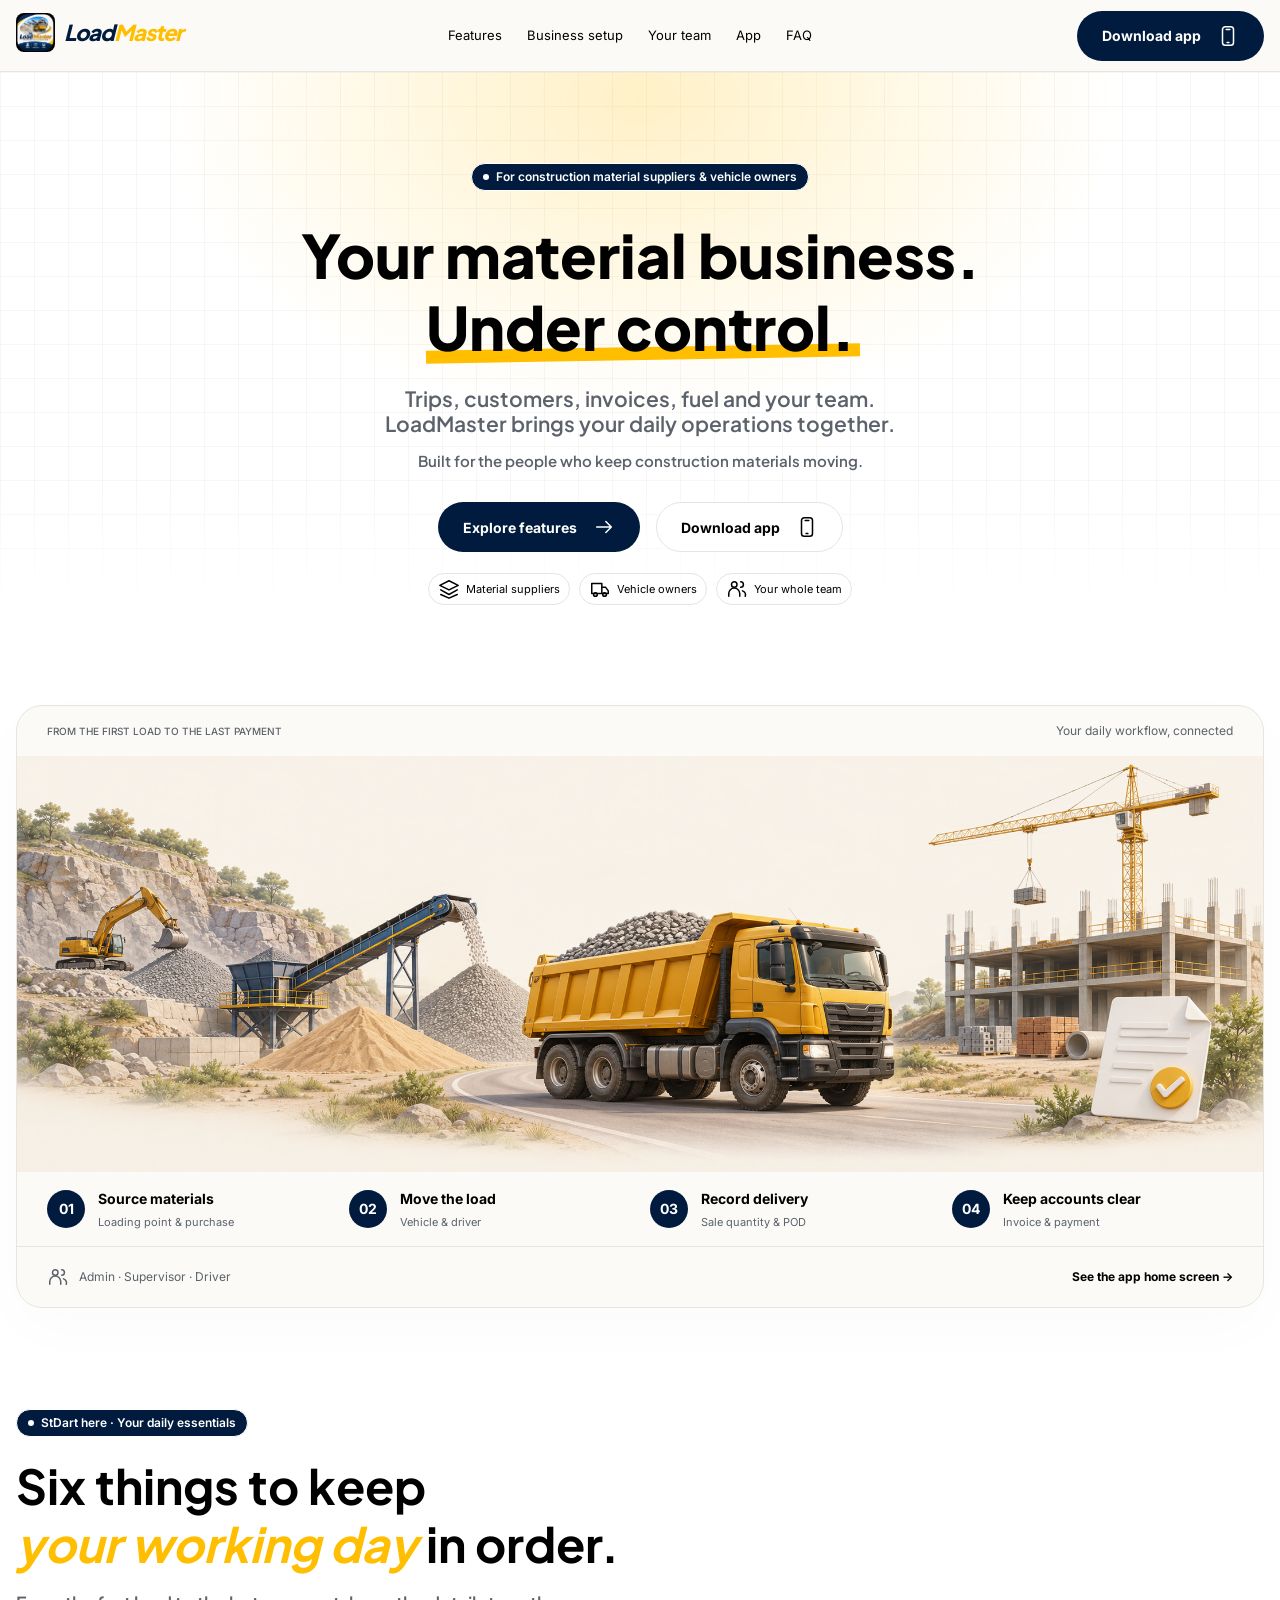
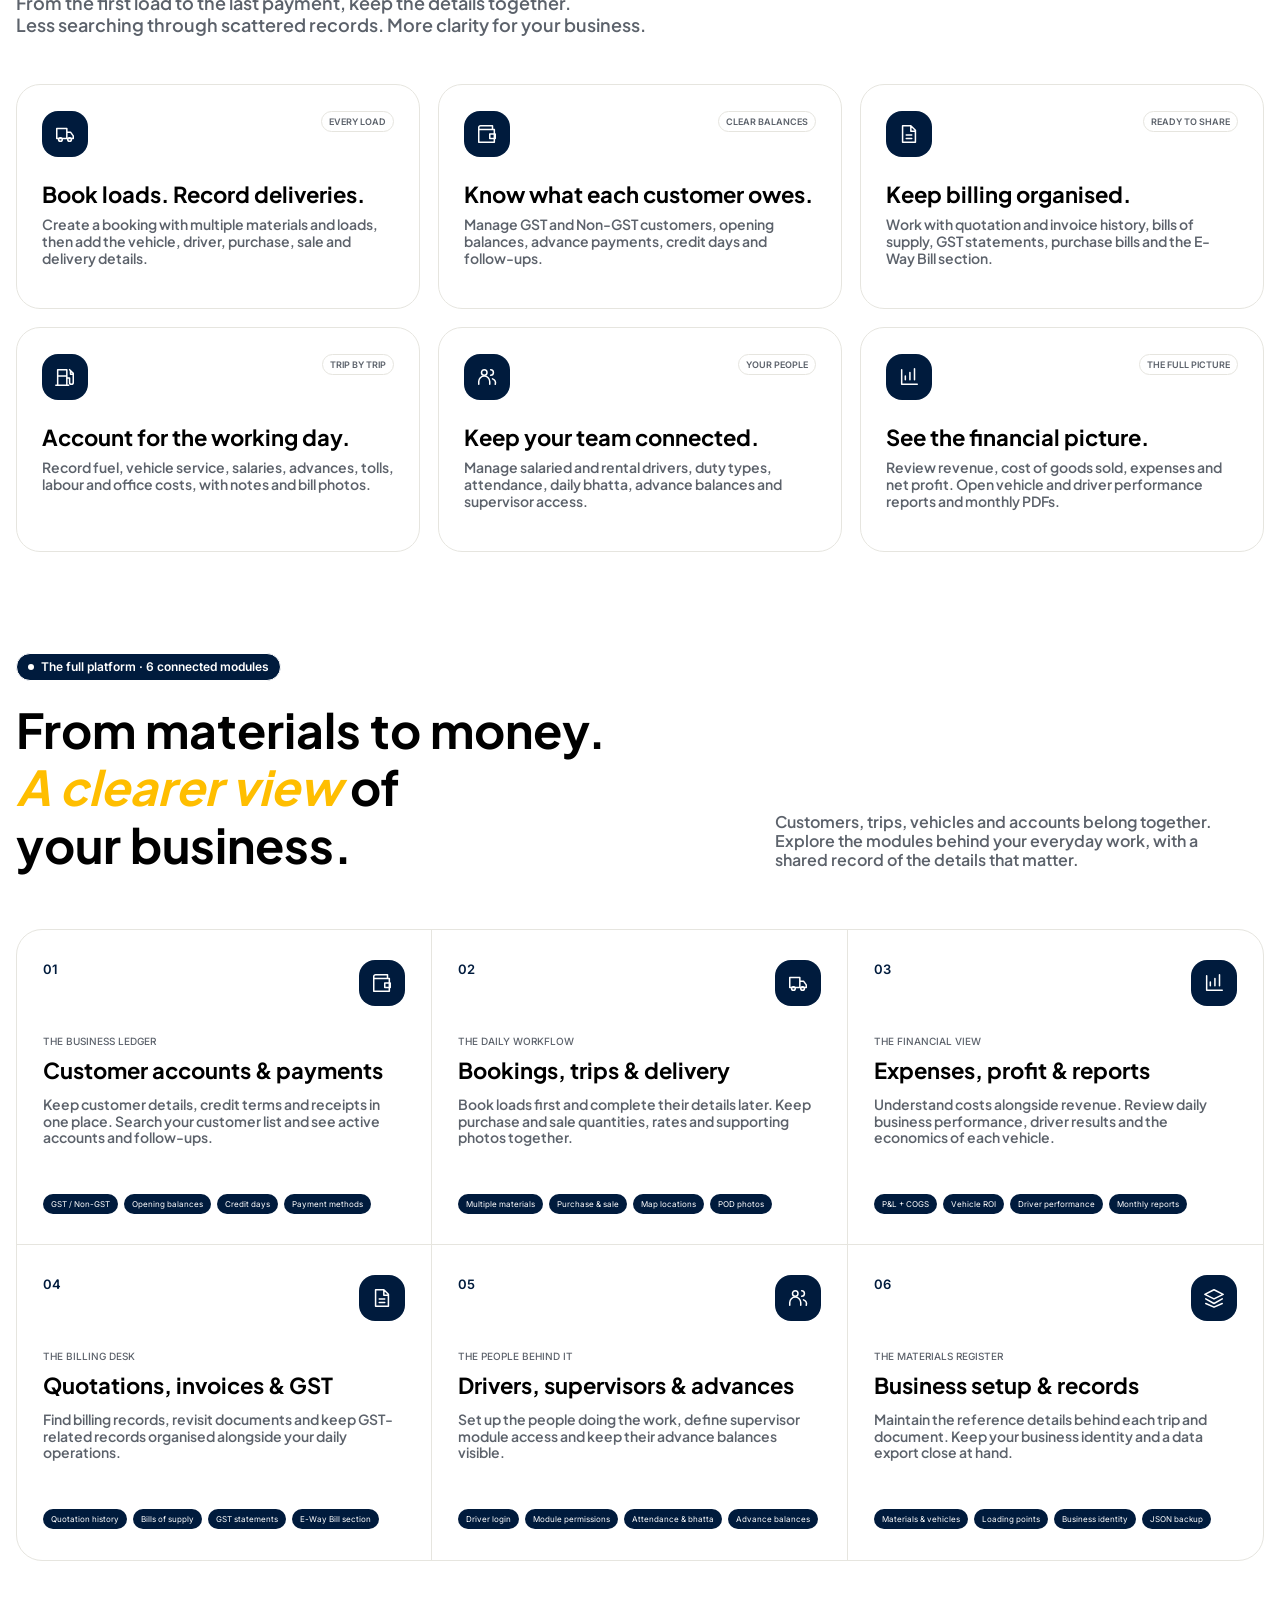
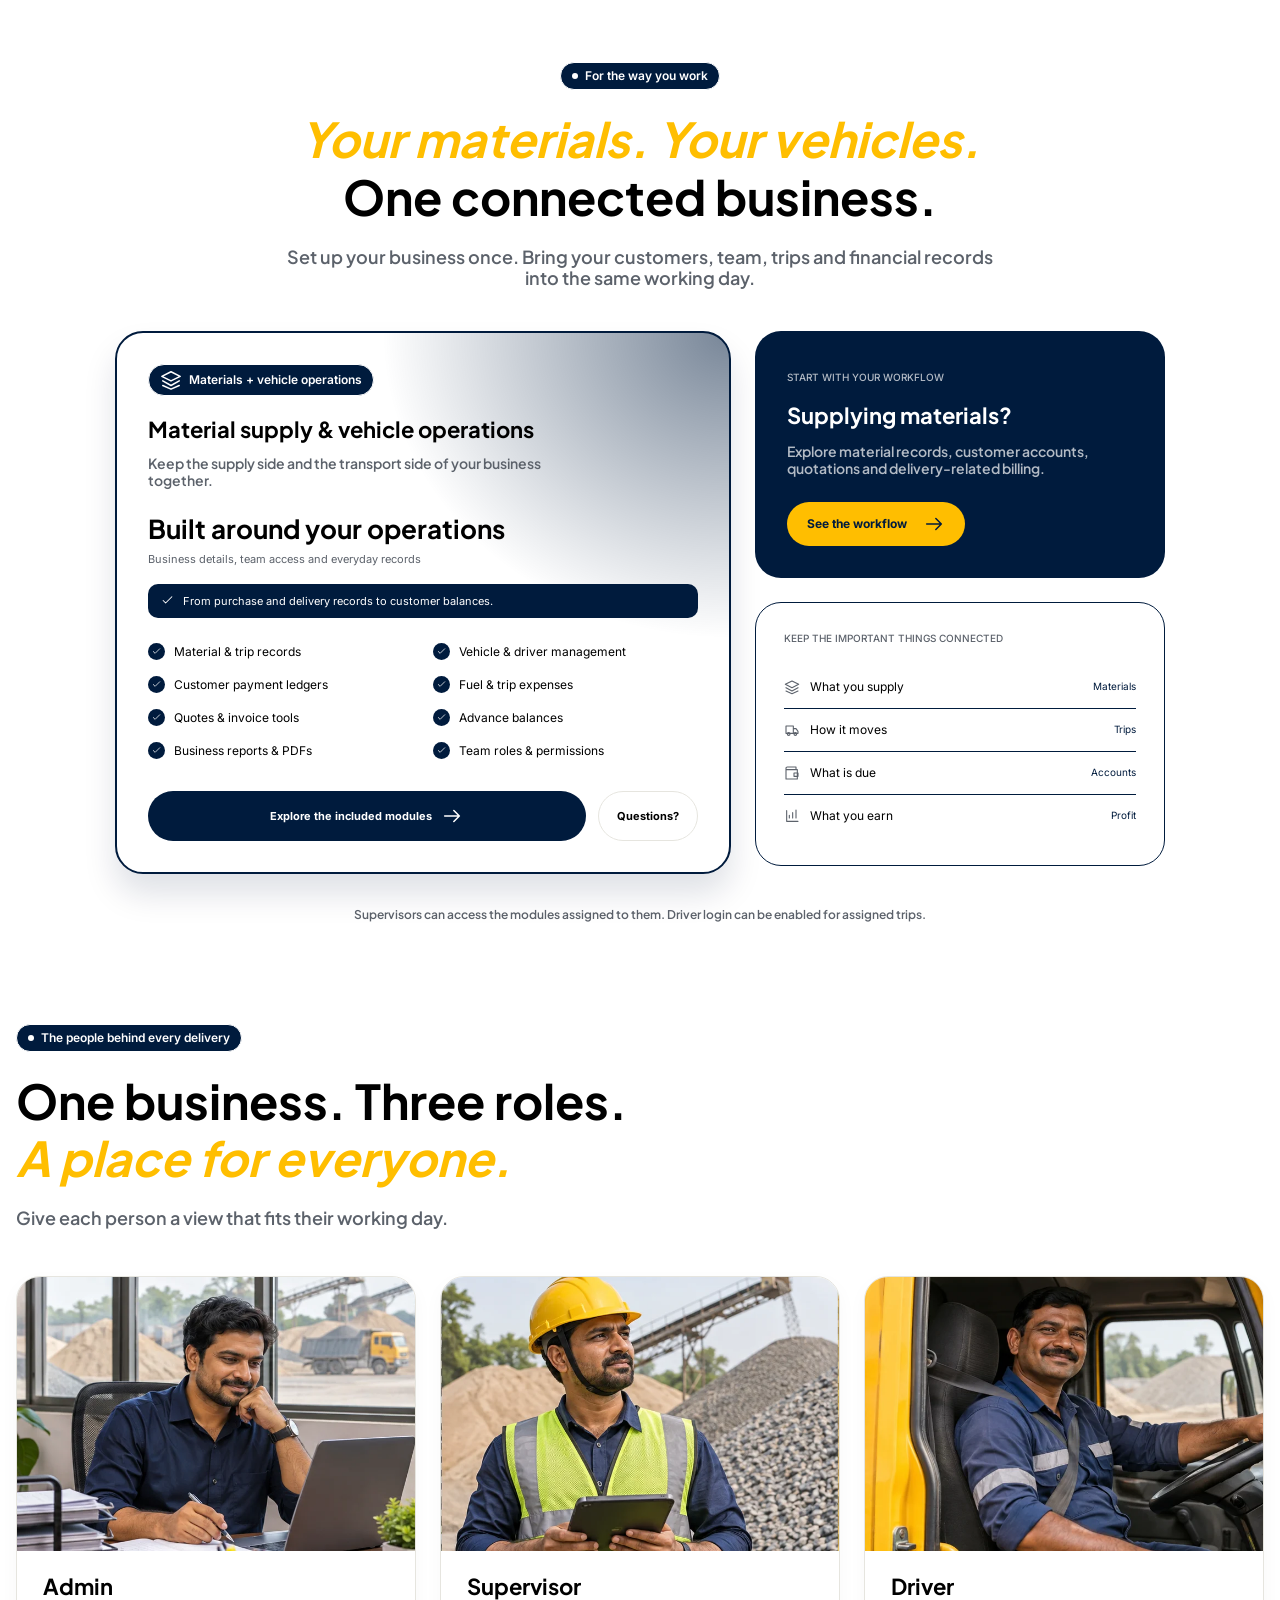
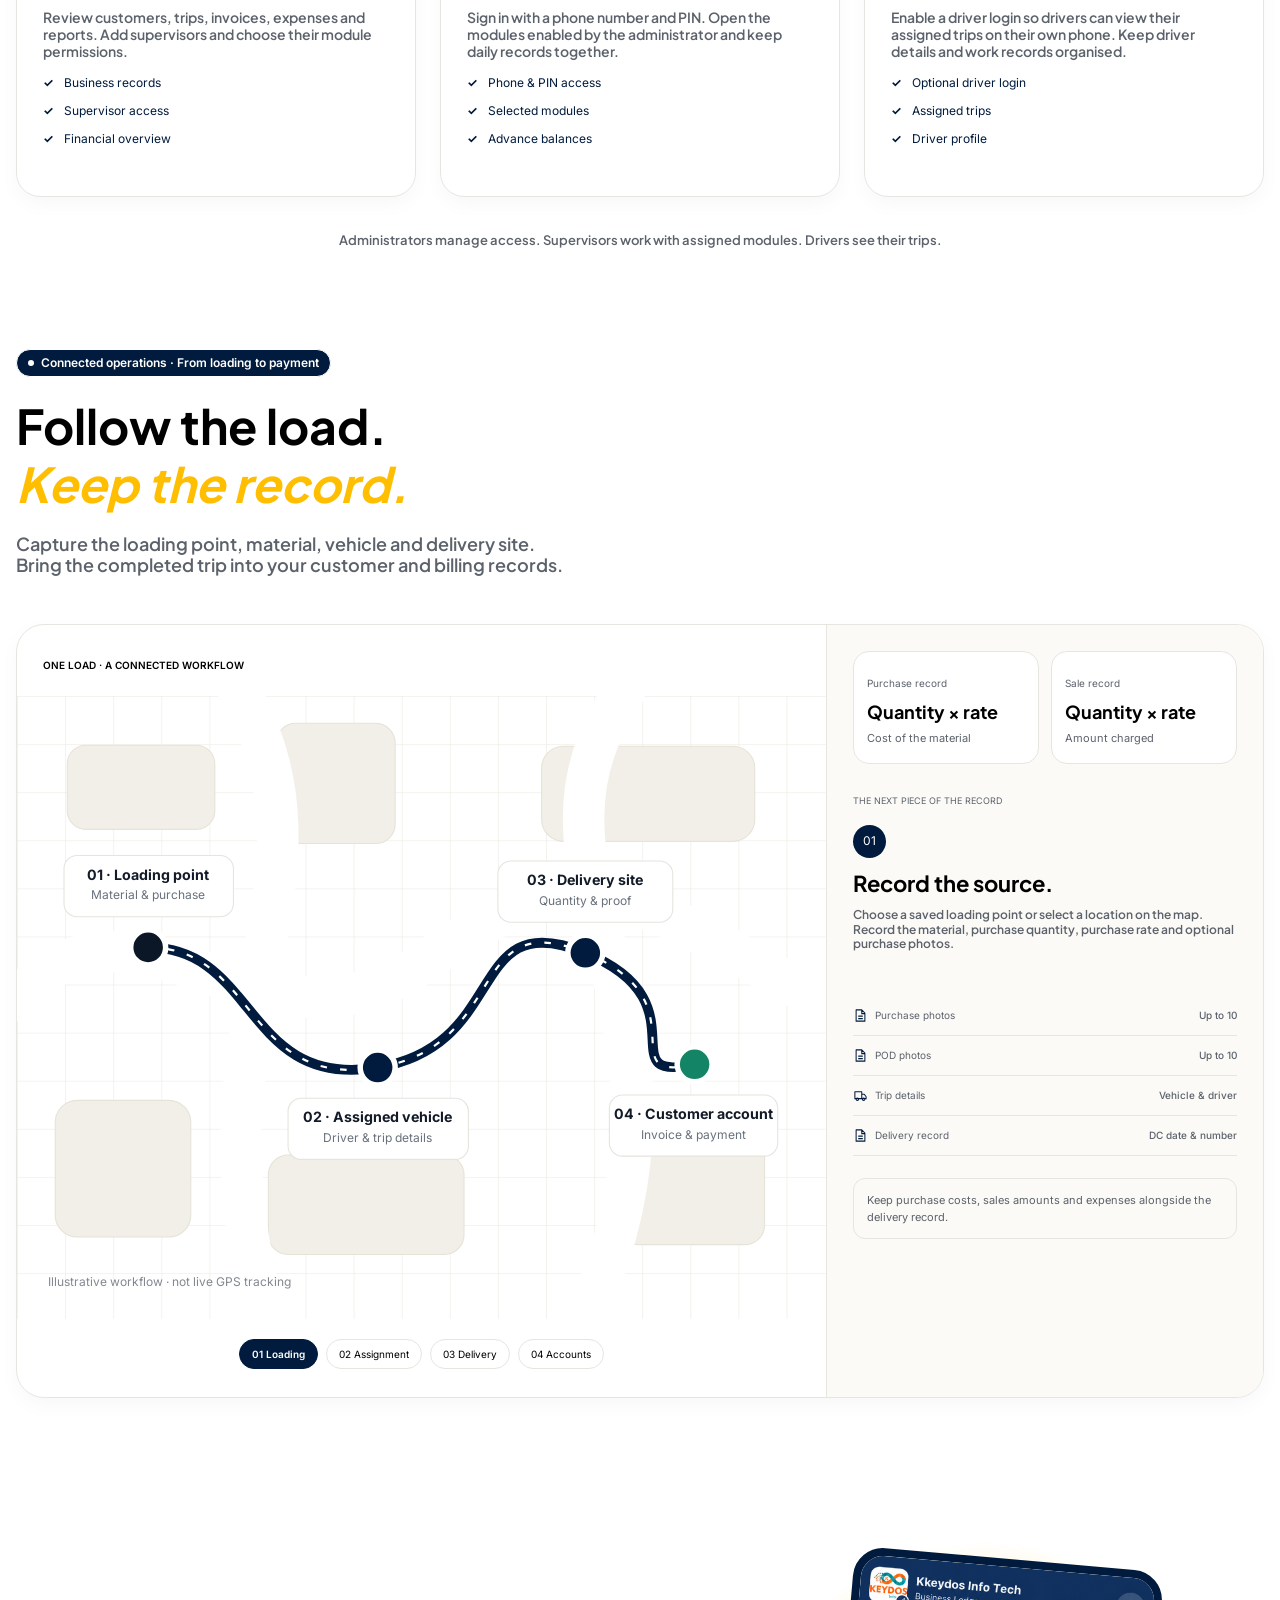
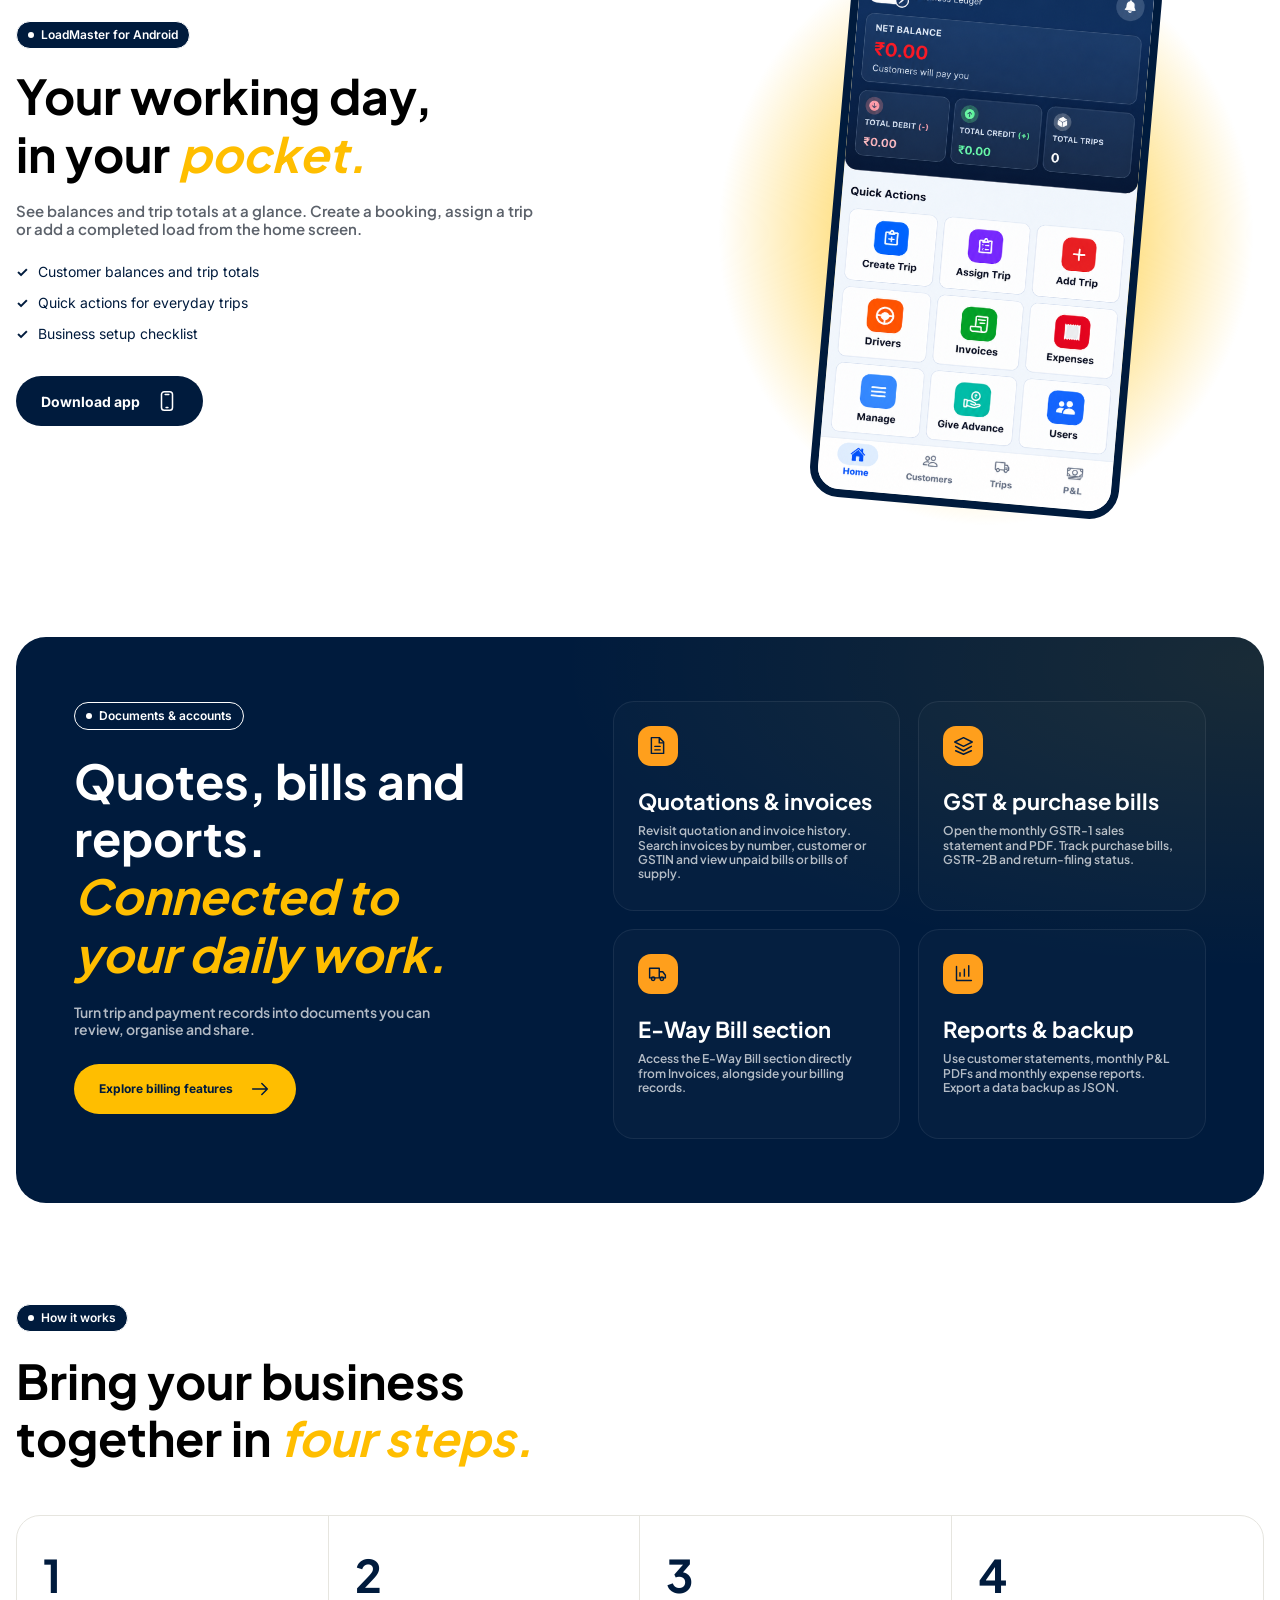
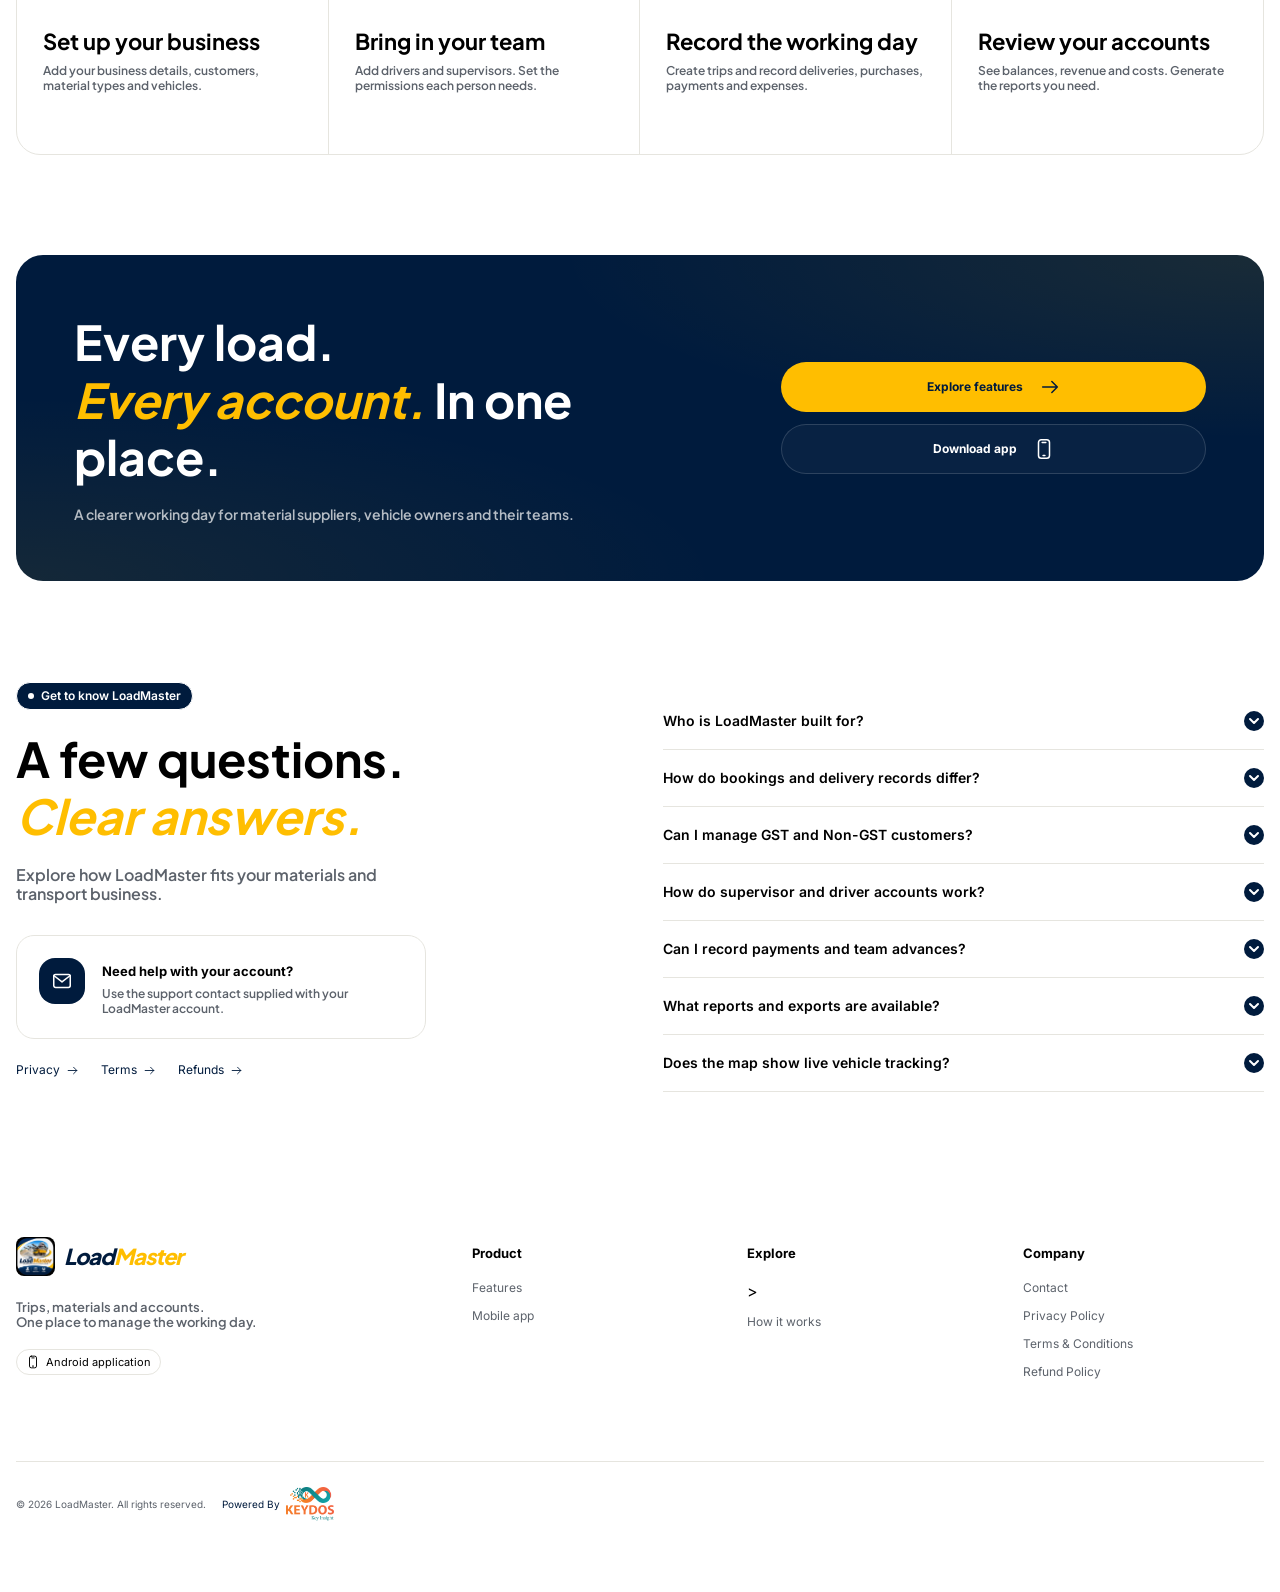
==== index.html @ 0a117f38 "first commit" ====
<!doctype html>
<html lang="en">
<head>
	<meta charset="UTF-8">
	<meta name="viewport" content="width=device-width,initial-scale=1">
	<meta name="description"
	      content="Manage construction material trips, customer accounts, quotes, invoices, expenses and your team with LoadMaster.">
	<title>LoadMaster — Every load. Every account. Under control.</title>

	<link rel="stylesheet" href="assets/vendor/aos/aos.css">

	<link rel="stylesheet" href="assets/styles/fonts.css">
	<link rel="stylesheet" href="assets/styles/main.css">

	<script src="assets/vendor/aos/aos.js" defer></script>
	<script src="assets/scripts/main.js" defer></script>
</head>
<body>
<header class="header">
	<div class="container header__inner">
		<a class="brand-link" href="index.html" aria-label="LoadMaster home"
		><span class="brand"
		><img
				src="assets/images/loadmaster-logo.webp"
				width="39"
				height="39"
				alt=""
				class="brand__image"
		/><span class="brand__name">Load<span class="brand__accent">Master</span></span></span
		></a
		>
		<nav class="header__nav" id="navigation" aria-label="Main navigation">
			<a href="#features" class="header__link">Features</a
			><a href="#plans" class="header__link">Business setup</a
		><a href="#team" class="header__link">Your team</a
		><a href="#download" class="header__link">App</a>
			<a href="#faq" class="header__link">FAQ</a>
		</nav>
		<a class="button button--dark header__download" href="#"
		>Download app
			<svg
					class="icon button__icon header__download-icon"
					aria-hidden="true"
			>
				<use href="assets/images/icons.svg#icon-phone"></use>
			</svg>
		</a>
		<button
				type="button"
				class="header__toggle"
				aria-label="Open navigation"
				aria-expanded="false"
				aria-controls="navigation"
		>
          <span class="header__toggle-line--top header__toggle-line"></span
          ><span class="header__toggle-line--middle header__toggle-line"></span
		><span class="header__toggle-line--bottom header__toggle-line"></span>
		</button>
	</div>
</header>

<main id="main">
	<section class="hero">
		<div class="hero__grid"></div>
		<div class="container">
			<div class="hero__copy">
            <span class="eyebrow"
            ><i class="eyebrow__dot"></i>For construction material suppliers &amp; vehicle owners</span
            >
				<h1 class="hero__title">
					Your material business.<br/>
					<span class="hero__highlight">Under control.</span>
				</h1>
				<p class="hero__lead">
					Trips, customers, invoices, fuel and your team.<br class="hero__lead-break"/>
					LoadMaster brings your daily operations together.
				</p>
				<p class="hero__sub">Built for the people who keep construction materials moving.</p>
				<div class="button-group">
					<a class="button button--dark" href="#features"
					>Explore features
						<svg class="icon button__icon" viewBox="0 0 24 24" aria-hidden="true">
							<use href="assets/images/icons.svg#icon-arrow-right"></use>
						</svg>
					</a
					><a class="button button--white" href="#"
				>Download app
					<svg class="icon button__icon" viewBox="0 0 24 24" aria-hidden="true">
						<use href="assets/images/icons.svg#icon-phone"></use>
					</svg>
				</a>
				</div>
				<div class="hero__chips">
              <span class="hero__chip"
              ><svg class="icon hero__chip-icon" viewBox="0 0 24 24" aria-hidden="true">
                  <use href="assets/images/icons.svg#icon-layers"></use></svg
              >Material suppliers</span
              ><span class="hero__chip"
				><svg class="icon hero__chip-icon" viewBox="0 0 24 24" aria-hidden="true">
                  <use href="assets/images/icons.svg#icon-truck"></use></svg
				>Vehicle owners</span
				><span class="hero__chip"
				><svg class="icon hero__chip-icon" viewBox="0 0 24 24" aria-hidden="true">
                  <use href="assets/images/icons.svg#icon-users"></use></svg
				>Your whole team</span
				>
				</div>
			</div>
		</div>
	</section>
	<section class="material-story">
		<div class="container">
			<div class="material-story__panel" data-aos="fade-up">
				<div class="material-story__heading">
              <span class="module-label material-story__kicker"
              >FROM THE FIRST LOAD TO THE LAST PAYMENT</span
              ><span class="material-story__label">Your daily workflow, connected</span>
				</div>
				<img
						class="material-story__art"
						src="assets/images/material-journey.png"
						alt="Illustration of a quarry, a loaded tipper truck and a construction site"
						width="2172"
						height="724"
						fetchpriority="high"
				/>
				<ol class="material-story__steps">
					<li class="material-story__step">
						<span class="material-story__number">01</span>
						<div>
							<strong class="material-story__title">Source materials</strong
							><small class="material-story__caption">Loading point &amp; purchase</small>
						</div>
					</li>
					<li class="material-story__step">
						<span class="material-story__number">02</span>
						<div>
							<strong class="material-story__title">Move the load</strong
							><small class="material-story__caption">Vehicle &amp; driver</small>
						</div>
					</li>
					<li class="material-story__step">
						<span class="material-story__number">03</span>
						<div>
							<strong class="material-story__title">Record delivery</strong
							><small class="material-story__caption">Sale quantity &amp; POD</small>
						</div>
					</li>
					<li class="material-story__step">
						<span class="material-story__number">04</span>
						<div>
							<strong class="material-story__title">Keep accounts clear</strong
							><small class="material-story__caption">Invoice &amp; payment</small>
						</div>
					</li>
				</ol>
				<div class="material-story__bottom">
              <span class="material-story__note"
              ><svg class="icon" viewBox="0 0 24 24" aria-hidden="true">
                  <use href="assets/images/icons.svg#icon-users"></use></svg
              >Admin · Supervisor · Driver</span
              ><a class="text-link material-story__link" href="#app-gallery"
				>See the app home screen →</a
				>
				</div>
			</div>
		</div>
	</section>
	<section id="features" class="features section">
		<div class="container">
			<div class="section__intro" data-aos="fade-up">
				<span class="eyebrow"><i class="eyebrow__dot"></i>StDart here · Your daily essentials</span>
				<h2 class="section__title">
					Six things to keep<br/>
					<em>your working day</em> in order.
				</h2>
				<p class="section__description">
					From the first load to the last payment, keep the details together.<br class="desktop"/>
					Less searching through scattered records. More clarity for your business.
				</p>
			</div>

			<div class="features__grid">
				<article class="feature-card" data-aos="fade-up" data-aos-delay="0">
					<div class="feature-card__header">
      <span class="icon-tile">
        <svg class="icon" viewBox="0 0 24 24" aria-hidden="true">
          <use href="assets/images/icons.svg#icon-truck"></use>
        </svg>
      </span>
						<span class="mini-label">EVERY LOAD</span>
					</div>
					<h3 class="feature-card__title">Book loads. Record deliveries.</h3>
					<p class="feature-card__description">
						Create a booking with multiple materials and loads, then add the vehicle, driver,
						purchase, sale and delivery details.
					</p>
				</article>

				<article class="feature-card" data-aos="fade-up" data-aos-delay="100">
					<div class="feature-card__header">
      <span class="icon-tile">
        <svg class="icon" viewBox="0 0 24 24" aria-hidden="true">
          <use href="assets/images/icons.svg#icon-wallet"></use>
        </svg>
      </span>
						<span class="mini-label">CLEAR BALANCES</span>
					</div>
					<h3 class="feature-card__title">Know what each customer owes.</h3>
					<p class="feature-card__description">
						Manage GST and Non-GST customers, opening balances, advance payments, credit days and
						follow-ups.
					</p>
				</article>

				<article class="feature-card" data-aos="fade-up" data-aos-delay="200">
					<div class="feature-card__header">
      <span class="icon-tile">
        <svg class="icon" viewBox="0 0 24 24" aria-hidden="true">
          <use href="assets/images/icons.svg#icon-document"></use>
        </svg>
      </span>
						<span class="mini-label">READY TO SHARE</span>
					</div>
					<h3 class="feature-card__title">Keep billing organised.</h3>
					<p class="feature-card__description">
						Work with quotation and invoice history, bills of supply, GST statements, purchase bills
						and the E-Way Bill section.
					</p>
				</article>

				<article class="feature-card" data-aos="fade-up" data-aos-delay="300">
					<div class="feature-card__header">
      <span class="icon-tile">
        <svg class="icon" viewBox="0 0 24 24" aria-hidden="true">
          <use href="assets/images/icons.svg#icon-fuel"></use>
        </svg>
      </span>
						<span class="mini-label">TRIP BY TRIP</span>
					</div>
					<h3 class="feature-card__title">Account for the working day.</h3>
					<p class="feature-card__description">
						Record fuel, vehicle service, salaries, advances, tolls, labour and office costs, with
						notes and bill photos.
					</p>
				</article>

				<article class="feature-card" data-aos="fade-up" data-aos-delay="400">
					<div class="feature-card__header">
      <span class="icon-tile">
        <svg class="icon" viewBox="0 0 24 24" aria-hidden="true">
          <use href="assets/images/icons.svg#icon-users"></use>
        </svg>
      </span>
						<span class="mini-label">YOUR PEOPLE</span>
					</div>
					<h3 class="feature-card__title">Keep your team connected.</h3>
					<p class="feature-card__description">
						Manage salaried and rental drivers, duty types, attendance, daily bhatta, advance
						balances and supervisor access.
					</p>
				</article>

				<article class="feature-card" data-aos="fade-up" data-aos-delay="500">
					<div class="feature-card__header">
      <span class="icon-tile">
        <svg class="icon" viewBox="0 0 24 24" aria-hidden="true">
          <use href="assets/images/icons.svg#icon-chart"></use>
        </svg>
      </span>
						<span class="mini-label">THE FULL PICTURE</span>
					</div>
					<h3 class="feature-card__title">See the financial picture.</h3>
					<p class="feature-card__description">
						Review revenue, cost of goods sold, expenses and net profit. Open vehicle and driver
						performance reports and monthly PDFs.
					</p>
				</article>
			</div>
		</div>
	</section>
	<section id="platform" class="platform section">
		<div class="container">
			<div class="section__intro-split" data-aos="fade-up">
				<div>
              <span class="eyebrow"
              ><i class="eyebrow__dot"></i>The full platform · 6 connected modules</span
              >
					<h2 class="section__split-title">
						From materials to money.<br/>
						<em>A clearer view</em> of<br class="section__split-break"/>
						your business.
					</h2>
				</div>
				<p class="section__split-description">
					Customers, trips, vehicles and accounts belong together. Explore the modules behind your
					everyday work, with a shared record of the details that matter.
				</p>
			</div>

			<div class="platform__grid">
				<article class="module-card" id="module-1" data-aos="fade-up" data-aos-delay="0">
					<div class="module-card__header">
						<span class="module-card__number">01</span>
						<span class="icon-tile icon-tile--dark">
        <svg class="icon" viewBox="0 0 24 24" aria-hidden="true">
          <use href="assets/images/icons.svg#icon-wallet"></use>
        </svg>
      </span>
					</div>
					<span class="module-label">THE BUSINESS LEDGER</span>
					<h3 class="module-card__title">Customer accounts &amp; payments</h3>
					<p class="module-card__description">
						Keep customer details, credit terms and receipts in one place. Search your customer list
						and see active accounts and follow-ups.
					</p>
					<div class="tags">
						<span class="tags__item">GST / Non-GST</span>
						<span class="tags__item">Opening balances</span>
						<span class="tags__item">Credit days</span>
						<span class="tags__item">Payment methods</span>
					</div>
				</article>

				<article class="module-card" id="module-2" data-aos="fade-up" data-aos-delay="100">
					<div class="module-card__header">
						<span class="module-card__number">02</span>
						<span class="icon-tile icon-tile--dark">
        <svg class="icon" viewBox="0 0 24 24" aria-hidden="true">
          <use href="assets/images/icons.svg#icon-truck"></use>
        </svg>
      </span>
					</div>
					<span class="module-label">THE DAILY WORKFLOW</span>
					<h3 class="module-card__title">Bookings, trips &amp; delivery</h3>
					<p class="module-card__description">
						Book loads first and complete their details later. Keep purchase and sale quantities,
						rates and supporting photos together.
					</p>
					<div class="tags">
						<span class="tags__item">Multiple materials</span>
						<span class="tags__item">Purchase &amp; sale</span>
						<span class="tags__item">Map locations</span>
						<span class="tags__item">POD photos</span>
					</div>
				</article>

				<article class="module-card" id="module-3" data-aos="fade-up" data-aos-delay="200">
					<div class="module-card__header">
						<span class="module-card__number">03</span>
						<span class="icon-tile icon-tile--dark">
        <svg class="icon" viewBox="0 0 24 24" aria-hidden="true">
          <use href="assets/images/icons.svg#icon-chart"></use>
        </svg>
      </span>
					</div>
					<span class="module-label">THE FINANCIAL VIEW</span>
					<h3 class="module-card__title">Expenses, profit &amp; reports</h3>
					<p class="module-card__description">
						Understand costs alongside revenue. Review daily business performance, driver results and
						the economics of each vehicle.
					</p>
					<div class="tags">
						<span class="tags__item">P&amp;L + COGS</span>
						<span class="tags__item">Vehicle ROI</span>
						<span class="tags__item">Driver performance</span>
						<span class="tags__item">Monthly reports</span>
					</div>
				</article>

				<article class="module-card" id="module-4" data-aos="fade-up" data-aos-delay="300">
					<div class="module-card__header">
						<span class="module-card__number">04</span>
						<span class="icon-tile icon-tile--dark">
        <svg class="icon" viewBox="0 0 24 24" aria-hidden="true">
          <use href="assets/images/icons.svg#icon-document"></use>
        </svg>
      </span>
					</div>
					<span class="module-label">THE BILLING DESK</span>
					<h3 class="module-card__title">Quotations, invoices &amp; GST</h3>
					<p class="module-card__description">
						Find billing records, revisit documents and keep GST-related records organised alongside
						your daily operations.
					</p>
					<div class="tags">
						<span class="tags__item">Quotation history</span>
						<span class="tags__item">Bills of supply</span>
						<span class="tags__item">GST statements</span>
						<span class="tags__item">E-Way Bill section</span>
					</div>
				</article>

				<article class="module-card" id="module-5" data-aos="fade-up" data-aos-delay="400">
					<div class="module-card__header">
						<span class="module-card__number">05</span>
						<span class="icon-tile icon-tile--dark">
        <svg class="icon" viewBox="0 0 24 24" aria-hidden="true">
          <use href="assets/images/icons.svg#icon-users"></use>
        </svg>
      </span>
					</div>
					<span class="module-label">THE PEOPLE BEHIND IT</span>
					<h3 class="module-card__title">Drivers, supervisors &amp; advances</h3>
					<p class="module-card__description">
						Set up the people doing the work, define supervisor module access and keep their advance
						balances visible.
					</p>
					<div class="tags">
						<span class="tags__item">Driver login</span>
						<span class="tags__item">Module permissions</span>
						<span class="tags__item">Attendance &amp; bhatta</span>
						<span class="tags__item">Advance balances</span>
					</div>
				</article>

				<article class="module-card" id="module-6" data-aos="fade-up" data-aos-delay="500">
					<div class="module-card__header">
						<span class="module-card__number">06</span>
						<span class="icon-tile icon-tile--dark">
        <svg class="icon" viewBox="0 0 24 24" aria-hidden="true">
          <use href="assets/images/icons.svg#icon-layers"></use>
        </svg>
      </span>
					</div>
					<span class="module-label">THE MATERIALS REGISTER</span>
					<h3 class="module-card__title">Business setup &amp; records</h3>
					<p class="module-card__description">
						Maintain the reference details behind each trip and document. Keep your business identity
						and a data export close at hand.
					</p>
					<div class="tags">
						<span class="tags__item">Materials &amp; vehicles</span>
						<span class="tags__item">Loading points</span>
						<span class="tags__item">Business identity</span>
						<span class="tags__item">JSON backup</span>
					</div>
				</article>
			</div>
		</div>
	</section>

	<section id="plans" class="plans section">
		<div class="container">
			<div class="section__intro section__intro--centered" data-aos="fade-up">
				<span class="eyebrow"><i class="eyebrow__dot"></i>For the way you work</span>
				<h2 class="section__title">
					<em>Your materials. Your vehicles.</em><br/>
					One connected business.
				</h2>
				<p class="section__description">
					Set up your business once. Bring your customers, team, trips and financial records into the
					same working day.
				</p>
			</div>
			<div class="plans__layout" data-aos="fade-up">
				<article class="main-plan">
              <span class="eyebrow eyebrow--solid"
              ><svg class="icon eyebrow__icon" viewBox="0 0 24 24" aria-hidden="true">
                  <use href="assets/images/icons.svg#icon-layers"></use></svg
              >Materials + vehicle operations</span
              >
					<h3 class="main-plan__title">Material supply &amp; vehicle operations</h3>
					<p class="main-plan__description">
						Keep the supply side and the transport side of your business together.
					</p>
					<div class="main-plan__value">
						Built around your operations<span class="main-plan__caption"
					>Business details, team access and everyday records</span
					>
					</div>
					<div class="plan-note">
						<svg class="icon" viewBox="0 0 24 24" aria-hidden="true">
							<use href="assets/images/icons.svg#icon-check"></use>
						</svg>
						From purchase and delivery records to customer balances.
					</div>
					<ul class="check-grid">
						<li class="check-grid__item">
							<svg class="icon" viewBox="0 0 24 24" aria-hidden="true">
								<use href="assets/images/icons.svg#icon-check"></use>
							</svg>
							Material &amp; trip records
						</li>
						<li class="check-grid__item">
							<svg class="icon" viewBox="0 0 24 24" aria-hidden="true">
								<use href="assets/images/icons.svg#icon-check"></use>
							</svg>
							Vehicle &amp; driver management
						</li>
						<li class="check-grid__item">
							<svg class="icon" viewBox="0 0 24 24" aria-hidden="true">
								<use href="assets/images/icons.svg#icon-check"></use>
							</svg>
							Customer payment ledgers
						</li>
						<li class="check-grid__item">
							<svg class="icon" viewBox="0 0 24 24" aria-hidden="true">
								<use href="assets/images/icons.svg#icon-check"></use>
							</svg>
							Fuel &amp; trip expenses
						</li>
						<li class="check-grid__item">
							<svg class="icon" viewBox="0 0 24 24" aria-hidden="true">
								<use href="assets/images/icons.svg#icon-check"></use>
							</svg>
							Quotes &amp; invoice tools
						</li>
						<li class="check-grid__item">
							<svg class="icon" viewBox="0 0 24 24" aria-hidden="true">
								<use href="assets/images/icons.svg#icon-check"></use>
							</svg>
							Advance balances
						</li>
						<li class="check-grid__item">
							<svg class="icon" viewBox="0 0 24 24" aria-hidden="true">
								<use href="assets/images/icons.svg#icon-check"></use>
							</svg>
							Business reports &amp; PDFs
						</li>
						<li class="check-grid__item">
							<svg class="icon" viewBox="0 0 24 24" aria-hidden="true">
								<use href="assets/images/icons.svg#icon-check"></use>
							</svg>
							Team roles &amp; permissions
						</li>
					</ul>
					<div class="main-plan__actions">
						<a class="button button--dark main-plan__primary-action" href="#platform"
						>Explore the included modules
							<svg class="icon button__icon" viewBox="0 0 24 24" aria-hidden="true">
								<use href="assets/images/icons.svg#icon-arrow-right"></use>
							</svg>
						</a
						><a class="button button--white" href="#faq">Questions? </a>
					</div>
				</article>
				<div class="plans__aside">
					<article class="dark-card">
						<span class="module-label">START WITH YOUR WORKFLOW</span>
						<h3 class="dark-card__title">Supplying materials?</h3>
						<p class="dark-card__description">
							Explore material records, customer accounts, quotations and delivery-related billing.
						</p>
						<a class="button button--yellow" href="#operations"
						>See the workflow
							<svg class="icon button__icon" viewBox="0 0 24 24" aria-hidden="true">
								<use href="assets/images/icons.svg#icon-arrow-right"></use>
							</svg>
						</a>
					</article>
					<article class="compare-card">
						<span class="module-label compare-card__label">KEEP THE IMPORTANT THINGS CONNECTED</span>
						<div class="compare-card__row">
							<svg class="icon" viewBox="0 0 24 24" aria-hidden="true">
								<use href="assets/images/icons.svg#icon-layers"></use>
							</svg>
							What you supply<span class="compare-card__caption">Materials</span>
						</div>
						<div class="compare-card__row">
							<svg class="icon" viewBox="0 0 24 24" aria-hidden="true">
								<use href="assets/images/icons.svg#icon-truck"></use>
							</svg>
							How it moves<span class="compare-card__caption">Trips</span>
						</div>
						<div class="compare-card__row">
							<svg class="icon" viewBox="0 0 24 24" aria-hidden="true">
								<use href="assets/images/icons.svg#icon-wallet"></use>
							</svg>
							What is due<span class="compare-card__caption">Accounts</span>
						</div>
						<div class="compare-card__row">
							<svg class="icon" viewBox="0 0 24 24" aria-hidden="true">
								<use href="assets/images/icons.svg#icon-chart"></use>
							</svg>
							What you earn<span class="compare-card__caption">Profit</span>
						</div>
					</article>
				</div>
			</div>
			<p class="plan-footnote">
				Supervisors can access the modules assigned to them. Driver login can be enabled for assigned
				trips.
			</p>
		</div>
	</section>

	<section id="team" class="team section">
		<div class="container">
			<div class="section__intro" data-aos="fade-up">
				<span class="eyebrow"><i class="eyebrow__dot"></i>The people behind every delivery</span>
				<h2 class="section__title">
					One business. Three roles.<br/>
					<em>A place for everyone.</em>
				</h2>
				<p class="section__description">Give each person a view that fits their working day.</p>
			</div>

			<div class="team__grid">
				<article class="role-card" data-aos="fade-up" data-aos-delay="0">
					<img
							class="role-card__photo"
							src="assets/images/role-admin.webp"
							alt=""
							width="724"
							height="724"
							loading="lazy"
							decoding="async"
					/>
					<div class="role-card__body">
						<h3 class="role-card__title">Admin</h3>
						<p class="role-card__description">
							Review customers, trips, invoices, expenses and reports. Add supervisors and choose
							their module permissions.
						</p>
						<ul class="role-card__checklist">
							<li class="role-card__check">Business records</li>
							<li class="role-card__check">Supervisor access</li>
							<li class="role-card__check">Financial overview</li>
						</ul>
					</div>
				</article>

				<article class="role-card" data-aos="fade-up" data-aos-delay="100">
					<img
							class="role-card__photo"
							src="assets/images/role-supervisor.webp"
							alt=""
							width="724"
							height="724"
							loading="lazy"
							decoding="async"
					/>
					<div class="role-card__body">
						<h3 class="role-card__title">Supervisor</h3>
						<p class="role-card__description">
							Sign in with a phone number and PIN. Open the modules enabled by the administrator and
							keep daily records together.
						</p>
						<ul class="role-card__checklist">
							<li class="role-card__check">Phone &amp; PIN access</li>
							<li class="role-card__check">Selected modules</li>
							<li class="role-card__check">Advance balances</li>
						</ul>
					</div>
				</article>

				<article class="role-card" data-aos="fade-up" data-aos-delay="200">
					<img
							class="role-card__photo"
							src="assets/images/role-driver.webp"
							alt=""
							width="724"
							height="724"
							loading="lazy"
							decoding="async"
					/>
					<div class="role-card__body">
						<h3 class="role-card__title">Driver</h3>
						<p class="role-card__description">
							Enable a driver login so drivers can view their assigned trips on their own phone. Keep
							driver details and work records organised.
						</p>
						<ul class="role-card__checklist">
							<li class="role-card__check">Optional driver login</li>
							<li class="role-card__check">Assigned trips</li>
							<li class="role-card__check">Driver profile</li>
						</ul>
					</div>
				</article>
			</div>
			<p class="center-note" data-aos="fade-up">
				Administrators manage access. Supervisors work with assigned modules. Drivers see their
				trips.
			</p>
		</div>
	</section>
	<section id="operations" class="operations section">
		<div class="container">
			<div class="section__intro" data-aos="fade-up">
            <span class="eyebrow"
            ><i class="eyebrow__dot"></i>Connected operations · From loading to payment</span
            >
				<h2 class="section__title">
					Follow the load.<br/>
					<em>Keep the record.</em>
				</h2>
				<p class="section__description">
					Capture the loading point, material, vehicle and delivery site.<br/>
					Bring the completed trip into your customer and billing records.
				</p>
			</div>
			<div class="operations__board" data-aos="fade-up">
				<div class="map-panel">
					<div class="board-label">
                <span>ONE LOAD · A CONNECTED WORKFLOW</span
                ><span class="mini-pill">Select a stage →</span>
					</div>
					<svg
							class="route-map"
							viewBox="0 0 740 570"
							role="img"
							aria-label="Illustrative journey from a loading point, through a vehicle assignment, to a delivery site and customer account"
					>
						<defs>
							<pattern id="mapgrid" width="44" height="44" patternUnits="userSpaceOnUse">
								<path d="M44 0H0V44" fill="none" stroke="#eae8df" stroke-width="1"></path>
							</pattern>
						</defs>
						<rect width="740" height="570" fill="url(#mapgrid)"></rect>
						<g fill="#f1efe7" stroke="#e6e3d8">
							<rect x="46" y="45" width="135" height="77" rx="17"></rect>
							<rect x="237" y="25" width="109" height="110" rx="18"></rect>
							<rect x="480" y="46" width="195" height="87" rx="20"></rect>
							<rect x="35" y="370" width="124" height="125" rx="20"></rect>
							<rect x="230" y="420" width="179" height="91" rx="18"></rect>
							<rect x="550" y="380" width="134" height="122" rx="18"></rect>
						</g>
						<path
								d="M-10 290C100 140 220 350 370 245S550 175 755 290M200-10C310 170 140 310 235 590M560-10C430 170 660 290 510 590"
								fill="none"
								stroke="white"
								stroke-width="38"
						></path>
						<path
								d="M120 230C220 230 208 360 330 340S410 190 520 235 540 355 620 337"
								fill="none"
								stroke="#f4b400"
								stroke-width="9"
								stroke-linecap="round"
						></path>
						<path
								class="route-map__dash"
								d="M120 230C220 230 208 360 330 340S410 190 520 235 540 355 620 337"
								fill="none"
								stroke="#fff"
								stroke-width="2"
								stroke-dasharray="6 12"
						></path>
						<g stroke="#fff" stroke-width="5">
							<circle cx="120" cy="230" r="16" fill="#0b1727"></circle>
							<circle cx="330" cy="340" r="16" fill="#f4b400"></circle>
							<circle cx="520" cy="235" r="16" fill="#f4b400"></circle>
							<circle cx="620" cy="337" r="16" fill="#138465"></circle>
						</g>
						<g fill="#fff" stroke="#e5e4dd">
							<rect x="43" y="146" width="155" height="56" rx="12"></rect>
							<rect x="248" y="368" width="165" height="56" rx="12"></rect>
							<rect x="440" y="151" width="160" height="56" rx="12"></rect>
							<rect x="542" y="365" width="154" height="56" rx="12"></rect>
						</g>
						<g font-family="Inter, sans-serif" font-size="13" text-anchor="middle" fill="#131b28">
							<text x="120" y="168" font-weight="700">01 · Loading point</text>
							<text x="120" y="186" font-size="11" fill="#69717c">Material &amp; purchase</text>
							<text x="330" y="390" font-weight="700">02 · Assigned vehicle</text>
							<text x="330" y="408" font-size="11" fill="#69717c">Driver &amp; trip details</text>
							<text x="520" y="173" font-weight="700">03 · Delivery site</text>
							<text x="520" y="191" font-size="11" fill="#69717c">Quantity &amp; proof</text>
							<text x="619" y="387" font-weight="700">04 · Customer account</text>
							<text x="619" y="405" font-size="11" fill="#69717c">Invoice &amp; payment</text>
						</g>
						<text x="28" y="540" font-family="Inter, sans-serif" font-size="11" fill="#838890">
							Illustrative workflow · not live GPS tracking
						</text>
					</svg>
					<div class="stage-picker" aria-label="Explore a trip stage">
						<button data-stage="0" aria-pressed="true" class="stage-picker__button">
							01 Loading
						</button>
						<button data-stage="1" aria-pressed="false" class="stage-picker__button">
							02 Assignment
						</button>
						<button data-stage="2" aria-pressed="false" class="stage-picker__button">
							03 Delivery
						</button>
						<button data-stage="3" aria-pressed="false" class="stage-picker__button">
							04 Accounts
						</button>
					</div>
				</div>
				<aside class="journey">
					<div class="journey__kpis">
						<div class="journey__metric">
							<small class="journey__metric-label">Purchase record</small
							><strong class="journey__metric-value">Quantity × rate</strong
						><span class="journey__metric-caption">Cost of the material</span>
						</div>
						<div class="journey__metric">
							<small class="journey__metric-label">Sale record</small
							><strong class="journey__metric-value">Quantity × rate</strong
						><span class="journey__metric-caption">Amount charged</span>
						</div>
					</div>
					<div class="journey__label">THE NEXT PIECE OF THE RECORD</div>
					<div class="stage-content" id="stage-content" aria-live="polite"></div>
					<div class="journey__list">
						<div class="journey__row">
							<svg class="icon" viewBox="0 0 24 24" aria-hidden="true">
								<use href="assets/images/icons.svg#icon-document"></use>
							</svg>
							Purchase photos<b class="journey__value">Up to 10</b>
						</div>
						<div class="journey__row">
							<svg class="icon" viewBox="0 0 24 24" aria-hidden="true">
								<use href="assets/images/icons.svg#icon-document"></use>
							</svg>
							POD photos<b class="journey__value">Up to 10</b>
						</div>
						<div class="journey__row">
							<svg class="icon" viewBox="0 0 24 24" aria-hidden="true">
								<use href="assets/images/icons.svg#icon-truck"></use>
							</svg>
							Trip details<b class="journey__value">Vehicle &amp; driver</b>
						</div>
						<div class="journey__row">
							<svg class="icon" viewBox="0 0 24 24" aria-hidden="true">
								<use href="assets/images/icons.svg#icon-document"></use>
							</svg>
							Delivery record<b class="journey__value">DC date &amp; number</b>
						</div>
					</div>
					<div class="journey__note">
						Keep purchase costs, sales amounts and expenses alongside the delivery record.
					</div>
				</aside>
			</div>
		</div>
	</section>
	<section id="download" class="download section">
		<div class="container">
			<div id="app-gallery" class="app-gallery">
				<div class="app-gallery__copy" data-aos="fade-up">
					<span class="eyebrow"><i class="eyebrow__dot"></i>LoadMaster for Android</span>
					<h2 class="app-gallery__title download__title">
						Your working day,<br/>
						in your <em>pocket.</em>
					</h2>
					<p class="app-gallery__description download__description">
						See balances and trip totals at a glance. Create a booking, assign a trip or add a
						completed load from the home screen.
					</p>
					<ul class="app-preview__features">
						<li class="app-preview__feature">Customer balances and trip totals</li>
						<li class="app-preview__feature">Quick actions for everyday trips</li>
						<li class="app-preview__feature">Business setup checklist</li>
					</ul>
					<div class="button-group">
						<a class="button button--dark" href="#"
						>Download app
							<svg class="icon button__icon" viewBox="0 0 24 24" aria-hidden="true">
								<use href="assets/images/icons.svg#icon-phone"></use>
							</svg>
						</a>
					</div>
				</div>
				<figure class="app-gallery__visual" data-aos="fade-left">
					<div class="app-preview">
						<img
								class="app-preview__screen"
								src="assets/images/mobile-img.png"
								alt="LoadMaster home screen with balances, business setup and trip shortcuts"
								width="490"
								height="802"
								loading="lazy"
								decoding="async"
						/>
					</div>
				</figure>
			</div>
		</div>
	</section>
	<section id="documents" class="documents section">
		<div class="container">
			<div class="dark-feature" data-aos="fade-up">
				<div class="dark-feature__intro">
              <span class="eyebrow"
              ><i class="eyebrow__dot"></i>Documents &amp; accounts</span
              >
					<h2 class="dark-feature__title">
						Quotes, bills and reports.<br/>
						<em class="dark-feature__accent"
						>Connected to<br/>
							your daily work.</em
						>
					</h2>
					<p class="dark-feature__description">
						Turn trip and payment records into documents you can review, organise and share.
					</p>
					<a class="button button--yellow" href="#platform">Explore billing features
						<svg class="icon button__icon" viewBox="0 0 24 24" aria-hidden="true">
							<use href="assets/images/icons.svg#icon-arrow-right"></use>
						</svg>
					</a>
				</div>
				<div class="document-grid">
					<article class="document-grid__item">
                <span class="icon-tile icon-tile--orange"
                ><svg class="icon" viewBox="0 0 24 24" aria-hidden="true">
                    <use href="assets/images/icons.svg#icon-document"></use></svg
                ></span>
						<h3 class="document-grid__title">Quotations &amp; invoices</h3>
						<p class="document-grid__description dark-feature__description">
							Revisit quotation and invoice history. Search invoices by number, customer or GSTIN and
							view unpaid bills or bills of supply.
						</p>
					</article>
					<article class="document-grid__item">
                <span class="icon-tile icon-tile--orange"
                ><svg class="icon" viewBox="0 0 24 24" aria-hidden="true">
                    <use href="assets/images/icons.svg#icon-layers"></use></svg
                ></span>
						<h3 class="document-grid__title">GST &amp; purchase bills</h3>
						<p class="document-grid__description dark-feature__description">
							Open the monthly GSTR-1 sales statement and PDF. Track purchase bills, GSTR-2B and
							return-filing status.
						</p>
					</article>
					<article class="document-grid__item">
                <span class="icon-tile icon-tile--orange"
                ><svg class="icon" viewBox="0 0 24 24" aria-hidden="true">
                    <use href="assets/images/icons.svg#icon-truck"></use></svg
                ></span>
						<h3 class="document-grid__title">E-Way Bill section</h3>
						<p class="document-grid__description dark-feature__description">
							Access the E-Way Bill section directly from Invoices, alongside your billing records.
						</p>
					</article>
					<article class="document-grid__item">
                <span class="icon-tile icon-tile--orange"
                ><svg class="icon" viewBox="0 0 24 24" aria-hidden="true">
                    <use href="assets/images/icons.svg#icon-chart"></use></svg
                ></span>
						<h3 class="document-grid__title">Reports &amp; backup</h3>
						<p class="document-grid__description dark-feature__description">
							Use customer statements, monthly P&amp;L PDFs and monthly expense reports. Export a
							data backup as JSON.
						</p>
					</article>
				</div>
			</div>
		</div>
	</section>
	<section id="how-it-works" class="how section">
		<div class="container">
			<div class="section__intro" data-aos="fade-up">
				<span class="eyebrow"><i class="eyebrow__dot"></i>How it works</span>
				<h2 class="section__title">
					Bring your business<br/>
					together in <em>four steps.</em>
				</h2>
			</div>
			<div class="how__steps">
				<article data-aos="fade-up" data-aos-delay="0" class="how__step">
					<span class="how__number">1</span>
					<h3 class="how__title">Set up your business</h3>
					<p class="how__description">
						Add your business details, customers, material types and vehicles.
					</p>
				</article>
				<article data-aos="fade-up" data-aos-delay="100" class="how__step">
					<span class="how__number">2</span>
					<h3 class="how__title">Bring in your team</h3>
					<p class="how__description">
						Add drivers and supervisors. Set the permissions each person needs.
					</p>
				</article>
				<article data-aos="fade-up" data-aos-delay="200" class="how__step">
					<span class="how__number">3</span>
					<h3 class="how__title">Record the working day</h3>
					<p class="how__description">
						Create trips and record deliveries, purchases, payments and expenses.
					</p>
				</article>
				<article data-aos="fade-up" data-aos-delay="300" class="how__step">
					<span class="how__number">4</span>
					<h3 class="how__title">Review your accounts</h3>
					<p class="how__description">
						See balances, revenue and costs. Generate the reports you need.
					</p>
				</article>
			</div>
		</div>
	</section>
	<section class="cta section">
		<div class="container">
			<div class="cta__panel" data-aos="fade-up">
				<div>
					<h2 class="cta__title">
						Every load.<br/>
						<em class="cta__accent">Every account.</em> In one place.
					</h2>
					<p class="cta__description">
						A clearer working day for material suppliers, vehicle owners and their teams.
					</p>
				</div>
				<div class="cta__actions">
					<a class="button button--yellow" href="#features"
					>Explore features
						<svg class="icon button__icon" viewBox="0 0 24 24" aria-hidden="true">
							<use href="assets/images/icons.svg#icon-arrow-right"></use>
						</svg>
					</a
					><a class="button button--ghost" href="#"
				>Download app
					<svg class="icon button__icon" viewBox="0 0 24 24" aria-hidden="true">
						<use href="assets/images/icons.svg#icon-phone"></use>
					</svg>
				</a>
				</div>
			</div>
		</div>
	</section>

	<section id="contact" class="contact section">
		<div class="container contact__layout">
			<div data-aos="fade-up">
				<span class="eyebrow"><i class="eyebrow__dot">

				</i>Get to know LoadMaster</span>
				<h2 class="contact__title">
					A few questions.<br/>
					<em>Clear answers.</em>
				</h2>
				<p class="contact__description">
					Explore how LoadMaster fits your materials and transport business.
				</p>
				<div class="contact-note">
					<span class="icon-tile icon-tile--dark">
					<svg class="icon" aria-hidden="true">
						<use href="assets/images/icons.svg#icon-mail"></use>
					</svg>
					</span>
					<div>
						<strong class="contact-note__title">Need help with your account?</strong>
						<p class="contact-note__description">
							Use the support contact supplied with your LoadMaster account.
						</p>
					</div>
				</div>
				<div class="legal-shortcuts">
					<a href="privacy.html"
					>Privacy
						<svg class="icon" viewBox="0 0 24 24" aria-hidden="true">
							<use href="assets/images/icons.svg#icon-arrow-right"></use>
						</svg>
					</a
					><a href="terms.html"
				>Terms
					<svg class="icon" viewBox="0 0 24 24" aria-hidden="true">
						<use href="assets/images/icons.svg#icon-arrow-right"></use>
					</svg>
				</a
				><a href="refund.html"
				>Refunds
					<svg class="icon" viewBox="0 0 24 24" aria-hidden="true">
						<use href="assets/images/icons.svg#icon-arrow-right"></use>
					</svg>
				</a>
				</div>
			</div>

			<div id="faq" class="faq" data-accordions="one-active" data-aos="fade-up">
				<div class="faq__item" data-accordion>
					<button class="faq__question" type="button" data-accordion-trigger aria-expanded="false">
						Who is LoadMaster built for?
						<svg class="faq__chevron" width="10" height="10" aria-hidden="true">
							<use href="assets/images/icons.svg#chevron-bottom"></use>
						</svg>
					</button>
					<div class="faq__content" data-accordion-content>
						<div class="faq__content-inner">
							<p class="faq__answer">
								Construction material suppliers and vehicle owners who manage customer accounts, loads,
								deliveries, drivers and the costs of the working day.
							</p>
						</div>
					</div>
				</div>

				<div class="faq__item" data-accordion>
					<button class="faq__question" type="button" data-accordion-trigger aria-expanded="false">
						How do bookings and delivery records differ?
						<svg class="faq__chevron" width="10" height="10" aria-hidden="true">
							<use href="assets/images/icons.svg#chevron-bottom"></use>
						</svg>
					</button>
					<div class="faq__content" data-accordion-content>
						<div class="faq__content-inner">
							<p class="faq__answer">
								Create New Trip captures a customer, date, site and materials or loads first.
								Add Trip captures the detailed delivery record: DC information, driver, vehicle,
								locations, purchase and sale values, expenses and photos.
							</p>
						</div>
					</div>
				</div>

				<div class="faq__item" data-accordion>
					<button class="faq__question" type="button" data-accordion-trigger aria-expanded="false">
						Can I manage GST and Non-GST customers?
						<svg class="faq__chevron" width="10" height="10" aria-hidden="true">
							<use href="assets/images/icons.svg#chevron-bottom"></use>
						</svg>
					</button>
					<div class="faq__content" data-accordion-content>
						<div class="faq__content-inner">
							<p class="faq__answer">
								Yes. Customer setup includes GST and Non-GST types, and the trip list separates
								these records. The app also includes invoice views, bills of supply, GST
								statements, purchase bills and an E-Way Bill section.
							</p>
						</div>
					</div>
				</div>

				<div class="faq__item" data-accordion>
					<button class="faq__question" type="button" data-accordion-trigger aria-expanded="false">
						How do supervisor and driver accounts work?
						<svg class="faq__chevron" width="10" height="10" aria-hidden="true">
							<use href="assets/images/icons.svg#chevron-bottom"></use>
						</svg>
					</button>
					<div class="faq__content" data-accordion-content>
						<div class="faq__content-inner">
							<p class="faq__answer">
								Administrators add supervisors with phone and PIN access and select the modules
								they can open. Driver login is optional and lets a driver view assigned trips
								on their own phone.
							</p>
						</div>
					</div>
				</div>

				<div class="faq__item" data-accordion>
					<button class="faq__question" type="button" data-accordion-trigger aria-expanded="false">
						Can I record payments and team advances?
						<svg class="faq__chevron" width="10" height="10" aria-hidden="true">
							<use href="assets/images/icons.svg#chevron-bottom"></use>
						</svg>
					</button>
					<div class="faq__content" data-accordion-content>
						<div class="faq__content-inner">
							<p class="faq__answer">
								Record customer receipts with a date, amount and payment-method category.
								Driver and supervisor advances show outstanding, given, used and settled
								amounts. Recording a payment method does not mean processing the payment
								through the app.
							</p>
						</div>
					</div>
				</div>

				<div class="faq__item" data-accordion>
					<button class="faq__question" type="button" data-accordion-trigger aria-expanded="false">
						What reports and exports are available?
						<svg class="faq__chevron" width="10" height="10" aria-hidden="true">
							<use href="assets/images/icons.svg#chevron-bottom"></use>
						</svg>
					</button>
					<div class="faq__content" data-accordion-content>
						<div class="faq__content-inner">
							<p class="faq__answer">
								Review daily P&amp;L, monthly PDF reports, customer statements, driver performance,
								vehicle ROI and monthly expense reports. Data Backup exports business data
								to a JSON file.
							</p>
						</div>
					</div>
				</div>

				<div class="faq__item" data-accordion>
					<button class="faq__question" type="button" data-accordion-trigger aria-expanded="false">
						Does the map show live vehicle tracking?
						<svg class="faq__chevron" width="10" height="10" aria-hidden="true">
							<use href="assets/images/icons.svg#chevron-bottom"></use>
						</svg>
					</button>
					<div class="faq__content" data-accordion-content>
						<div class="faq__content-inner">
							<p class="faq__answer">
								Save loading points, select loading and delivery locations and view the trip
								distance. The map illustration on this website explains these stages;
								it is not a live vehicle tracker.
							</p>
						</div>
					</div>
				</div>
			</div>

		</div>
	</section>


</main>

<footer class="footer">
	<div class="container">
		<div class="footer__grid">
			<div class="footer__column">
				<a class="brand-link footer__anchor" href="index.html"
				><span class="brand"
				><img
						src="assets/images/loadmaster-logo.webp"
						width="39"
						height="39"
						alt=""
						class="brand__image"
				/><span class="brand__name">Load<span class="brand__accent">Master</span></span></span
				></a
				>
				<p class="footer__description">
					Trips, materials and accounts.<br/>
					One place to manage the working day.
				</p>
				<span class="mini-pill"
				><svg class="icon" viewBox="0 0 24 24" aria-hidden="true">
                <use href="assets/images/icons.svg#icon-phone"></use>
              </svg>
              Android application</span
				>
			</div>
			<div class="footer__column">
				<h3 class="footer__heading">Product</h3>
				<a href="index.html#features" class="footer__link footer__anchor">Features</a
				><a href="index.html#download" class="footer__link footer__anchor">Mobile app</a>
			</div>
			<div class="footer__column">
				<h3 class="footer__heading">Explore</h3>
				><a href="index.html#how-it-works" class="footer__link footer__anchor"
			>How it works</a
			>
			</div>
			<div class="footer__column">
				<h3 class="footer__heading">Company</h3>
				<a href="index.html#contact" class="footer__link footer__anchor">Contact</a
				><a href="privacy.html" class="footer__link footer__anchor">Privacy Policy</a
			><a href="terms.html" class="footer__link footer__anchor">Terms &amp; Conditions</a
			><a href="refund.html" class="footer__link footer__anchor">Refund Policy</a>
			</div>
		</div>
		<div class="footer__bottom">
			<span>© 2026 LoadMaster. All rights reserved.</span>
			<span class="powered-by"
			>Powered By
            <img
		            src="assets/images/kkeydos-logo.webp"
		            width="48"
		            height="34"
		            alt="KEYDOS"
		            loading="lazy"
		            class="powered-by__image"
            /></span>
		</div>
	</div>
</footer>


</body>
</html>
---- assets/styles/fonts.css ----
@font-face {
    font-family: 'Inter';
    font-style: normal;
    font-weight: 400;
    font-display: swap;
    src: url(../fonts/Inter/Inter-Regular.ttf) format('truetype');
}

@font-face {
    font-family: 'Inter';
    font-style: normal;
    font-weight: 500;
    font-display: swap;
    src: url(../fonts/Inter/Inter-Medium.ttf) format('truetype');
}

@font-face {
    font-family: 'Inter';
    font-style: normal;
    font-weight: 600;
    font-display: swap;
    src: url(../fonts/Inter/Inter-SemiBold.ttf) format('truetype');
}

@font-face {
    font-family: 'Inter';
    font-style: normal;
    font-weight: 700;
    font-display: swap;
    src: url(../fonts/Inter/Inter-Bold.ttf) format('truetype');
}

@font-face {
    font-family: 'Plus Jakarta Sans';
    font-style: normal;
    font-weight: 600;
    font-display: swap;
    src: url(../fonts/PlusJakartaSans/PlusJakartaSans-SemiBold.ttf) format('truetype');
}

@font-face {
    font-family: 'Plus Jakarta Sans';
    font-style: normal;
    font-weight: 700;
    font-display: swap;
    src: url(../fonts/PlusJakartaSans/PlusJakartaSans-Bold.ttf) format('truetype');
}

@font-face {
    font-family: 'Plus Jakarta Sans';
    font-style: normal;
    font-weight: 800;
    font-display: swap;
    src: url(../fonts/PlusJakartaSans/PlusJakartaSans-ExtraBold.ttf) format('truetype');
}
---- assets/styles/main.css ----
:root {
    --main-color: #000;
    --paper-color: #fbfaf7;
    --white-color: #fff;
    --muted-color: #5c626b;
    --line-color: #e6e5df;
    --yellow-color: #FFBE00;
    --orange-color: #FF9F1C;
    --blue-color: #001B3D;
    --soft-color: #001B3DFF;
    --green-color: #087a5b;
    --radius: 24px;
    --heading-font: 'Plus Jakarta Sans';
    --main-font: Inter;
}

* {
    padding: 0;
    margin: 0;
    border: none;
}

*,
*::before,
*::after {
    box-sizing: border-box;
}

a {
    text-decoration: none;
    color: inherit;
}

aside,
nav,
footer,
header,
section,
main {
    display: block;
}

ul,
ul li {
    list-style: none;
}

img {
    vertical-align: top;
}

img,
svg {
    max-width: 100%;
    height: auto;
}

input,
textarea,
button,
select {
    font-family: inherit;
    font-size: inherit;
    color: inherit;
    background-color: transparent;
}

input::-ms-clear {
    display: none;
}

button,
input[type="submit"] {
    display: inline-block;
    box-shadow: none;
    background: none;
    cursor: pointer;
}

button::-moz-focus-inner {
    padding: 0;
    border: 0;
}

label {
    cursor: pointer;
}

input[type='file'] {
    max-width: 100%;
}

html {
    scroll-behavior: smooth;
    scroll-padding-top: 40px;
}

body {
    font-family: var(--main-font), sans-serif;
    font-size: 16px;
    color: var(--main-color);
    line-height: 1.5;
}



h1,
h2,
h3,
h4,
h5,
h6,
p {
    line-height: 1.2;
    font-family: var(--heading-font), sans-serif;
    font-weight: inherit;
}

h1 {
    font-size: 66px;
    font-weight: 800;
}

h2 {
    font-size: 48px;
    font-weight: 700;
}

h3 {
    font-size: 22px;
    font-weight: 700;
}

p {
    color: var(--muted-color);
}

em {
    color: var(--yellow-color);
}

.container {
    width: min(1280px, calc(100% - 32px));
    margin: 0 auto;
}

.header {
    height: 72px;
    background: color-mix(in srgb, var(--paper-color) 93%, transparent);
    backdrop-filter: blur(16px);
    border-bottom: 1px solid var(--line-color);
    position: sticky;
    top: 0;
    z-index: 50;
}

.header__inner {
    display: flex;
    align-items: center;
    height: 100%;
    gap: 24px;
}

.brand {
    display: inline-flex;
    align-items: center;
    gap: 9px;
    white-space: nowrap;
}

.brand__image {
    object-fit: contain;
    border-radius: 8px;
    width: 39px;
    height: 39px;
}

.brand__name {
    color: var(--blue-color);
    font-family: var(--heading-font), sans-serif;
    font-size: 22px;
    font-weight: 800;
    letter-spacing: -1px;
    font-style: italic;
}

.brand__accent {
    color: var(--yellow-color);
}

.header__nav {
    display: flex;
    align-items: center;
    gap: 25px;
    margin: auto;
    font-size: 13px;
}

.header__link {
    padding: 12px 0;
}

.header__link:hover {
    color: var(--blue-color);
}

.header__download {
    font-size: 12px;
    min-height: 40px;
    padding: 10px 18px;
    gap: 9px;
}

.header__download-icon {
    display: block;
    flex-shrink: 0;
    width: 16px;
    height: 16px;
}

.header__toggle {
    display: none;
    background: none;
    border: none;
    padding: 10px;
    position: relative;
    width: 44px;
    height: 44px;
}

.header__toggle-line {
    position: absolute;
    width: 23px;
    height: 2px;
    background: currentColor;
    transition: transform 0.25s ease,

            opacity 0.2s;
}

.header__toggle-line--top {
    transform: translateY(-7px);
}

.header__toggle-line--bottom {
    transform: translateY(7px);
}

.header--open .header__toggle-line--top {
    transform: rotate(45deg);
}

.header--open .header__toggle-line--middle {
    opacity: 0;
}

.header--open .header__toggle-line--bottom {
    transform: rotate(-45deg);
}

.button {
    display: inline-flex;
    justify-content: center;
    align-items: center;
    gap: 16px;
    min-height: 49px;
    padding: 13px 24px;
    border: 1px solid transparent;
    border-radius: 100px;
    font-size: 14px;
    font-weight: 650;
    transition: transform 0.2s,

            box-shadow 0.2s,

            background 0.2s;
}

.button__icon {
    width: 18px;
    height: 18px;
}

.button:hover {
    transform: translateY(-2px);
    box-shadow: 0 5px 18px color-mix(in srgb, var(--blue-color) 7%, transparent);
}

.button--dark {
    background: var(--blue-color);
    color: var(--white-color);
}

.button--yellow {
    background: var(--yellow-color);
    color: var(--blue-color);
}

.button--white {
    background: var(--white-color);
    border-color: var(--line-color);
    color: var(--main-color);
}

.button--ghost {
    background: color-mix(in srgb, var(--white-color) 3%, transparent);
    border-color: color-mix(in srgb, var(--white-color) 15%, transparent);
    color: var(--white-color);
}

.button-group {
    display: flex;
    justify-content: center;
    gap: 16px;
    margin: 32px 0 21px;
}

.hero {
    position: relative;
    padding-top: 90px ;
    overflow: hidden;
}

.hero__grid {
    position: absolute;
    inset: 0;
    z-index: -1;
    background: radial-gradient(ellipse 480px 320px at 50% 5%, color-mix(in srgb, var(--yellow-color) 22%, transparent), transparent),

            linear-gradient(color-mix(in srgb, var(--line-color) 33%, transparent) 1px, transparent 1px),

            linear-gradient(90deg, color-mix(in srgb, var(--line-color) 33%, transparent) 1px, transparent 1px);
    background-size: auto,

            34px 34px,

            34px 34px;
    mask-image: linear-gradient(black 78%, transparent);
}

.hero__copy {
    text-align: center;
    margin: 0 auto;
    max-width: 960px;
}

.hero__title {
    margin: 28px 0 23px;
}

.hero__highlight {
    position: relative;
    z-index: 0;
    white-space: nowrap;
}

.hero__highlight:after {
    content: "";
    position: absolute;
    bottom: 4px;
    height: 13px;
    left: 0;
    right: -5px;
    background: var(--yellow-color);
    z-index: -1;
    transform: rotate(-1deg);
}

.hero__lead {
    font-size: 21px;
    color: var(--muted-color);
}

.hero__sub {
    font-size: 15px;
    margin-top: 16px;
}

.hero__chips {
    display: flex;
    justify-content: center;
    flex-wrap: wrap;
    gap: 9px;
    font-size: 11px;
}

.hero__chip {
    display: inline-flex;
    gap: 6px;
    align-items: center;
    border: 1px solid var(--line-color);
    border-radius: 20px;
    padding: 4px 9px;
}

.hero__chip-icon {
    width: 14px;
    height: 14px;
}

.eyebrow {
    display: inline-flex;
    align-items: center;
    gap: 7px;
    padding: 4px 11px;
    border: 1px solid var(--white-color);
    border-radius: 99px;
    font-size: 12px;
    font-weight: 600;
    background: var(--blue-color);
    color: var(--white-color);
}

.eyebrow__dot {
    width: 6px;
    height: 6px;
    border-radius: 50%;
    background: currentColor;
}

.eyebrow__icon {
    width: 14px;
    height: 14px;
}

.eyebrow--hero {
    font-size: 12px;
    padding: 5px 12px;
}

.section__intro {
    margin-bottom: 48px;
    max-width: 780px;
}

.section__title {
    margin: 20px 0;
}

.section__description {
    font-size: 18px;
    max-width: 720px;
}

.section__intro--centered {
    margin-left: auto;
    margin-right: auto;
    text-align: center;
}

.section__intro--centered .section__description {
    margin: auto;
}

.icon {
    width: 22px;
    height: 22px;
    flex-shrink: 0;
    vertical-align: middle;
}

.icon-tile {
    display: inline-grid;
    place-items: center;
    width: 46px;
    height: 46px;
    border-radius: 16px;
    background: var(--blue-color);
    color: var(--white-color);
    flex-shrink: 0;
}

.icon-tile--orange {
    background: var(--orange-color);
    color: var(--blue-color);
}

.icon-tile--dark {
    background: var(--blue-color);
    color: var(--white-color);
}

.text-link {
    display: inline-flex;
    align-items: center;
    gap: 9px;
    font-size: 13px;
    font-weight: 650;
}

.text-link .icon {
    width: 17px;
    height: 17px;
}

.text-link:hover {
    color: var(--blue-color);
}

.mini-pill {
    display: inline-flex;
    align-items: center;
    gap: 6px;
    background: var(--white-color);
    border: 1px solid var(--line-color);
    border-radius: 30px;
    padding: 4px 9px;
    font-size: 11px;
}

.mini-pill .icon {
    width: 14px;
    height: 14px;
}

.mini-label {
    font-size: 9px;
    font-weight: 600;
    color: var(--muted-color);
    border: 1px solid var(--line-color);
    border-radius: 20px;
    padding: 3px 7px;
    white-space: nowrap;
}

.center-note {
    font-size: 13px;
    color: var(--muted-color);
    text-align: center;
    margin-top: 36px;
}

.skip {
    position: fixed;
    left: 20px;
    top: -80px;
    padding: 12px 20px;
    background: var(--blue-color);
    color: var(--white-color);
    z-index: 100;
}

.skip:focus {
    top: 10px;
}

.features__grid {
    display: grid;
    grid-template-columns: repeat(3, 1fr);
    gap: 18px;
}

.feature-card {
    background: var(--white-color);
    border: 1px solid var(--line-color);
    border-radius: 24px;
    padding: 26px 25px 28px;
    min-height: 225px;
    transition: border-color 0.25s,
    transform 0.25s;
}

.feature-card:hover {
    border-color: var(--blue-color);
    transform: translateY(-4px);
}

.feature-card__header {
    display: flex;
    align-items: flex-start;
    justify-content: space-between;
    margin-bottom: 24px;
    gap: 10px;
}

.feature-card__title {
    margin-bottom: 9px;
}

.feature-card__description {
    font-size: 14px;
}

.section__intro-split {
    display: grid;
    grid-template-columns: 1.35fr 1fr;
    align-items: end;
    gap: 100px;
    margin-bottom: 56px;
}

.section__split-title {
    margin-top: 20px;
}

.section__split-description {
    max-width: 440px;
    font-size: 16px;
    padding-bottom: 4px;
}

.platform__grid {
    display: grid;
    grid-template-columns: repeat(3, 1fr);
    background: var(--white-color);
    border: 1px solid var(--line-color);
    border-radius: 26px;
    overflow: hidden;
    align-items: start;
}

.module-card {
    min-height: 315px;
    border-right: 1px solid var(--line-color);
    border-bottom: 1px solid var(--line-color);
    height: 100%;
    display: flex;
    flex-direction: column;
    padding: 30px 26px;
}

.module-card:nth-child(3n) {
    border-right: 0;
}

.module-card:nth-last-child(-n + 3) {
    border-bottom: 0;
}

.module-card__header {
    display: flex;
    justify-content: space-between;
    align-items: flex-start;
    margin-bottom: 28px;
}

.module-card__number {
    font-size: 13px;
    color: var(--blue-color);
    font-weight: 600;
}

.module-label {
    font-size: 10px;
    font-weight: 500;
    color: var(--muted-color);
}

.module-card__title {
    margin: 8px 0 12px;
}

.module-card__description {
    font-size: 14px;
    min-height: 80px;
}

.tags {
    display: flex;
    gap: 6px;
    flex-wrap: wrap;
    margin-top: 18px;
}

.tags__item {
    font-size: 8px;
    padding: 4px 8px;
    background: var(--soft-color);
    border-radius: 20px;
    color: var(--white-color);
}

.plans .section__intro {
    margin-bottom: 42px;
}

.plans__layout {
    display: grid;
    grid-template-columns: 1.5fr 1fr;
    gap: 24px;
    max-width: 1050px;
    margin: auto;
}

.main-plan {
    border: 2px solid var(--blue-color);
    border-radius: 28px;
    background: radial-gradient(ellipse at 100% 0, color-mix(in srgb, var(--soft-color) 53%, transparent), transparent 40%), var(--white-color);
    box-shadow: 0 20px 32px color-mix(in srgb, var(--soft-color) 13%, transparent);
    padding: 31px;
}

.main-plan__title {
    margin: 19px 0 13px;
}

.main-plan__description {
    font-size: 14px;
    max-width: 450px;
}

.main-plan__value {
    font: 700 26px var(--heading-font), sans-serif;
    margin: 23px 0 18px;
}

.main-plan__caption {
    display: block;
    font: 11px var(--main-font), sans-serif;
    color: var(--muted-color);
    margin-top: 7px;
}

.plan-note {
    display: flex;
    align-items: center;
    gap: 8px;
    padding: 9px 12px;
    color: var(--white-color);
    background: var(--soft-color);
    border-radius: 10px;
    font-size: 11px;
}

.plan-note .icon {
    width: 15px;
    height: 15px;
}

.check-grid {
    padding: 0;
    list-style: none;
    display: grid;
    grid-template-columns: 1fr 1fr;
    margin: 25px 0 31px;
    gap: 15px 20px;
}

.check-grid__item {
    display: flex;
    align-items: flex-start;
    gap: 9px;
    font-size: 12px;
}

.check-grid .icon {
    background: var(--blue-color);
    color: var(--white-color);
    border-radius: 50%;
    padding: 3px;
    width: 17px;
    height: 17px;
}

.main-plan__actions {
    display: flex;
    gap: 12px;
}

.main-plan__actions .button {
    font-size: 11px;
    padding: 13px 18px;
    gap: 9px;
}

.main-plan__primary-action {
    flex: 1;
}

.plans__aside {
    display: flex;
    flex-direction: column;
    gap: 24px;
}

.dark-card {
    background: var(--blue-color);
    color: var(--white-color);
    border-radius: 26px;
    padding: 32px;
}

.dark-card__title {
    margin: 15px 0;
}

.dark-card .module-label {
    color: rgb(255 255 255 / 0.7);
}

.dark-card__description {
    color: rgb(255 255 255 / 0.7);
    font-size: 14px;
    margin-bottom: 25px;
}

.dark-card .button {
    font-size: 12px;
    min-height: 42px;
    padding: 10px 19px;
}

.compare-card {
    background: var(--white-color);
    border: 1px solid var(--blue-color);
    border-radius: 26px;
    padding: 28px;
}

.compare-card__label {
    display: block;
    margin-bottom: 20px;
}

.compare-card__row {
    display: flex;
    align-items: center;
    gap: 10px;
    font-size: 12px;
    padding: 12px 0;
    border-bottom: 1px solid var(--blue-color);
}

.compare-card__row:last-child {
    border-bottom: 0;
}

.compare-card__caption {
    margin-left: auto;
    font-size: 10px;
    color: var(--blue-color);
}

.compare-card .icon {
    width: 16px;
    height: 16px;
    color: var(--muted-color);
}

.plan-footnote {
    text-align: center;
    font-size: 12px;
    margin-top: 34px;
    color: var(--muted-color);
}

.team__grid {
    display: grid;
    gap: 24px;
    grid-template-columns: repeat(3, minmax(0, 1fr));
    overflow: visible;
}

.role-card {
    border: 1px solid var(--line-color);
    border-radius: 24px;
    overflow: hidden;
    background: var(--white-color);
    box-shadow: 0 7px 20px color-mix(in srgb, var(--blue-color) 3%, transparent);
    display: flex;
    flex-direction: column;
}

.role-card__body {
    padding: 22px 26px 26px;
    flex: 1;
    min-height: 0;
    display: flex;
    flex-direction: column;
}

.role-card__description {
    font-size: 14px;
    margin-top: 0;
    margin-bottom: 14px;
}

.role-card__body .text-link {
    font-size: 11px;
    margin-top: auto;
    align-self: flex-start;
}


.operations .route-map [stroke="#f4b400"] {
    stroke: var(--blue-color);
}

.operations .route-map [fill="#f4b400"] {
    fill: var(--blue-color);
}

.operations__board {
    display: grid;
    grid-template-columns: 1.85fr 1fr;
    border: 1px solid var(--line-color);
    border-radius: 28px;
    overflow: hidden;
    background: var(--white-color);
    box-shadow: 0 7px 20px color-mix(in srgb, var(--blue-color) 3%, transparent);
    min-height: 650px;
}

.map-panel {
    display: flex;
    flex-direction: column;
    min-width: 0;
}

.board-label {
    padding: 30px 26px 20px;
    display: flex;
    justify-content: space-between;
    align-items: center;
    font-size: 10px;
    font-weight: 600;
    gap: 10px;
}

.board-label .mini-pill {
    font-size: 9px;
    background: var(--blue-soft-color);
    border: 0;
    color: var(--white-color);
    white-space: nowrap;
}

.route-map {
    width: 100%;
    flex: 1;
    min-height: 450px;
}

.stage-picker {
    display: flex;
    gap: 8px;
    justify-content: center;
    padding: 20px 15px 28px;
}

.stage-picker__button {
    font-size: 10px;
    border: 1px solid var(--line-color);
    padding: 8px 12px;
    background: var(--white-color);
    border-radius: 30px;
    white-space: nowrap;
}

.stage-picker__button[aria-pressed="true"] {
    background: var(--blue-color);
    border-color: var(--blue-color);
    font-weight: 600;
    color: var(--white-color);
}

.route-map__dash {
    animation: dash 25s linear infinite;
}

.journey {
    background: var(--paper-color);
    border-left: 1px solid var(--line-color);
    padding: 26px;
}

.journey__kpis {
    display: grid;
    grid-template-columns: 1fr 1fr;
    gap: 12px;
}

.journey__metric {
    background: var(--white-color);
    border: 1px solid var(--line-color);
    padding: 17px 13px;
    border-radius: 16px;
}

.journey__metric-label {
    font-size: 10px;
    color: var(--muted-color);
}

.journey__metric-value {
    font-family: var(--heading-font), sans-serif;
    display: block;
    margin: 5px 0;
    font-size: 18px;
}

.journey__metric-caption {
    color: var(--muted-color);
    display: block;
    font-size: 11px;
}

.journey__label {
    font-size: 9px;
    color: var(--muted-color);
    margin: 30px 0 17px;
}

.stage-content__title {
    margin: 12px 0;
}

.stage-content__description {
    font-size: 12px;
    min-height: 62px;
}

.stage-content__number {
    display: inline-grid;
    place-items: center;
    width: 33px;
    height: 33px;
    border-radius: 50%;
    font-size: 12px;
    background: var(--blue-color);
    color: var(--white-color);
}

.journey__list {
    margin: 26px 0 22px;
}

.journey__row {
    font-size: 10px;
    display: flex;
    align-items: center;
    gap: 7px;
    border-bottom: 1px solid var(--line-color);
    padding: 12px 0;
    color: var(--muted-color);
}

.journey__list .icon {
    width: 15px;
    height: 15px;
    color: var(--blue-color);
}

.journey__value {
    margin-left: auto;
    color: var(--muted-color);
    font-weight: 500;
}

.journey__note {
    font-size: 11px;
    display: flex;
    align-items: flex-start;
    gap: 10px;
    color: var(--muted-color);
    border: 1px solid var(--line-color);
    border-radius: 12px;
    padding: 13px;
}

.journey__note .icon {
    width: 18px;
    height: 18px;
}

.download {
    overflow: hidden;
}

.download__title {
    margin: 20px 0;
}

.download__description {
    font-size: 17px;
    max-width: 530px;
}

.dark-feature {
    border-radius: 30px;
    padding: 64px 58px;
    display: grid;
    grid-template-columns: 1.05fr 1.3fr;
    gap: 60px;
    background: radial-gradient(ellipse at 100% 5%, color-mix(in srgb, var(--yellow-color) 10%, transparent), transparent 40%),
    linear-gradient(150deg, var(--blue-color), var(--blue-color));
    color: var(--white-color);
    min-height: 550px;
}

.dark-feature__title {
    margin: 22px 0;
}

.dark-feature__accent,
.cta__accent {
    color: var(--yellow-color);
}

.dark-feature__description {
    font-size: 14px;
    color: rgb(255 255 255 / 0.7);
    margin-bottom: 26px;
    max-width: 360px;
}

.dark-feature .button {
    font-size: 12px;
}

.document-grid {
    display: grid;
    grid-template-columns: 1fr 1fr;
    gap: 18px;
    align-self: center;
}

.document-grid__item {
    padding: 24px;
    background: color-mix(in srgb, var(--white-color) 2%, transparent);
    border: 1px solid color-mix(in srgb, var(--white-color) 7%, transparent);
    border-radius: 21px;
    min-height: 210px;
}

.document-grid .icon-tile {
    width: 40px;
    height: 40px;
    border-radius: 13px;
}

.document-grid .icon-tile .icon {
    width: 21px;
    height: 21px;
}

.document-grid__title {
    margin: 22px 0 10px;
}

.document-grid__description {
    font-size: 12px;
    margin: 0;
}

.how__steps {
    display: grid;
    grid-template-columns: repeat(4, 1fr);
    background: var(--white-color);
    border: 1px solid var(--line-color);
    border-radius: 24px;
    overflow: hidden;
}

.how__step {
    padding: 30px 26px;
    border-right: 1px solid var(--line-color);
    min-height: 238px;
}

.how__step:last-child {
    border: 0;
}

.how__number {
    font: 700 45px var(--heading-font), sans-serif;
    color: var(--blue-color);
    display: block;
    margin-bottom: 25px;
}

.how__title {
    margin-bottom: 10px;
}

.how__description {
    font-size: 12px;
}

.cta__panel {
    display: grid;
    grid-template-columns: 1.5fr 1fr;
    align-items: center;
    gap: 70px;
    background: radial-gradient(ellipse at 100% 0, color-mix(in srgb, var(--yellow-color) 10%, transparent), transparent 40%),
    radial-gradient(ellipse at 0 100%, color-mix(in srgb, var(--yellow-color) 8%, transparent), transparent 40%), var(--blue-color);
    color: var(--white-color);
    border-radius: 27px;
    padding: 58px;
    min-height: 300px;
}

.cta__description {
    font-size: 14px;
    color: rgb(255 255 255 / 0.7);
    max-width: 560px;
    margin-top: 20px;
}

.cta__actions {
    display: flex;
    flex-direction: column;
    gap: 12px;
}

.cta__panel .button {
    font-size: 12px;
}

.contact__layout {
    display: grid;
    grid-template-columns: 1fr 1.1fr;
    gap: 100px;
}

.contact__title {
    margin: 20px 0;
}

.contact__description {
    font-size: 16px;
    max-width: 410px;
}

.contact-note {
    display: flex;
    align-items: flex-start;
    gap: 17px;
    background: var(--white-color);
    border: 1px solid var(--line-color);
    border-radius: 18px;
    padding: 22px;
    margin: 32px 0 22px;
    max-width: 410px;
}



.contact-note__title {
    font-size: 13px;
}

.contact-note__description {
    font-size: 12px;
    margin-top: 5px;
}

.faq {
    padding-top: 12px;
    scroll-margin-top: 100px;
}

.faq__item {
    border-bottom: 1px solid var(--line-color, #e5e5e5);
}

.faq__question {
    width: 100%;
    display: flex;
    align-items: center;
    justify-content: space-between;
    gap: 25px;
    padding: 18px 0;
    border: none;
    background: transparent;
    color: inherit;
    text-align: left;
    font-family: inherit;
    font-size: 14px;
    font-weight: 600;
    cursor: pointer;
}

.faq__chevron {
    width: 20px;
    height: 20px;
    background: var(--blue-color);
    color: var(--white-color);
    display: grid;
    place-items: center;
    border-radius: 50%;
    padding: 2px;
    flex-shrink: 0;
    transition: transform 0.3s ease;
}

.faq__item--open .faq__chevron {
    transform: rotate(180deg);
}

.faq__content {
    display: grid;
    grid-template-rows: 0fr;
    visibility: hidden;
    transition:
            grid-template-rows 0.3s ease,
            visibility 0s linear 0.3s;
}

.faq__item--open .faq__content {
    grid-template-rows: 1fr;
    visibility: visible;
    transition:
            grid-template-rows 0.3s ease,
            visibility 0s linear 0s;
}

.faq__content-inner {
    min-height: 0;
    overflow: hidden;
}

.faq__answer {
    margin: 0;
    padding: 0 30px 23px 0;
    font-size: 13px;
    line-height: 1.7;
}



.legal-hero {
    padding: 60px 0 70px;
    background: radial-gradient(ellipse at 90% 0, #ffeab080, transparent 55%);
    border-bottom: 1px solid var(--line-color);
}

.legal-hero__inner {
    position: relative;
}

.legal-hero__title {
    font-size: clamp(34px, 4.3vw, 62px);
    max-width: min(950px, calc(100% - 150px));
    margin: 20px 0;
    line-height: 1.15;
    letter-spacing: -0.045em;
    text-wrap: balance;
}

.legal-hero__description {
    font-size: 19px;
    max-width: 70%;
}

.legal-hero .legal-hero__brand {
    font-size: 13px;
    font-weight: 600;
    letter-spacing: 0.1em;
    margin-top: 22px;
}

.legal-hero__icon {
    position: absolute;
    display: grid;
    place-items: center;
    top: 50%;
    right: 28px;
    width: 116px;
    height: 116px;
    border: 1px solid #ecdaab;
    border-radius: 31px;
    background: linear-gradient(145deg, #fffdf6, #ffecb5);
    color: #172a45;
    transform: translateY(-50%);
    box-shadow: 0 10px 25px #9b701513;
}

.legal-hero__icon .icon {
    width: 67px;
    height: 67px;
    --icon-stroke-width: 1.9;
}

/* Breadcrumbs */

.breadcrumbs {
    font-size: 12px;
    color: #8a8f93;
    margin-bottom: 38px;
}

.breadcrumbs__link:hover {
    color: var(--blue-color);
}

/* Legal Layout */

.legal-layout {
    display: grid;
    grid-template-columns: 230px 1fr;
    gap: 80px;
    padding-top: 65px;
    padding-bottom: 90px;
}

/* Legal Navigation */

.legal-nav {
    position: sticky;
    top: 105px;
    align-self: start;
    max-height: calc(100vh - 125px);
    border: 1px solid var(--line-color);
    background: white;
    border-radius: 20px;
    padding: 20px 12px 20px 20px;
}

.legal-nav__scroll {
    max-height: calc(100vh - 167px);
    padding-right: 12px;
    overflow-y: auto;
    overscroll-behavior: contain;
    scrollbar-width: thin;
    scrollbar-color: var(--blue-color) var(--paper-color);
    scrollbar-gutter: stable;
}

.legal-nav__scroll::-webkit-scrollbar {
    width: 6px;
}

.legal-nav__scroll::-webkit-scrollbar-track {
    background: var(--paper-color);
    border-radius: 999px;
    margin-block: 4px;
}

.legal-nav__scroll::-webkit-scrollbar-thumb {
    background: var(--blue-color);
    border-radius: 999px;
}

.legal-nav__scroll::-webkit-scrollbar-thumb:hover {
    background: var(--blue-color);
}

.legal-nav__title {
    font-size: 17px;
    letter-spacing: -0.02em;
    margin-bottom: 20px;
}

.legal-nav__link {
    display: block;
    font-size: 12px;
    color: #626a74;
    line-height: 1.5;
    padding: 10px 0;
}

.legal-nav__link:hover {
    color: var(--blue-color);
}

/* Legal Content */

.legal-content__section {
    padding: 45px 0;
    border-bottom: 1px solid var(--line-color);
}

.legal-content__title {
    font-size: 23px;
    line-height: 1.45;
    margin-bottom: 20px;
    letter-spacing: -0.02em;
}

.legal-content__text {
    overflow-wrap: anywhere;
}

.legal-content__section .legal-content__text {
    font-size: 15px;
    line-height: 1.9;
    max-width: 760px;
}

.legal-content__section .legal-content__text + .legal-content__text {
    margin-top: 18px;
}

/* Policy Dates */

.policy-dates {
    padding: 22px 26px;
    background: var(--soft-color);
    border: 1px solid var(--line-color);
    border-radius: 16px;
    margin-bottom: 12px;
}

.policy-dates__item {
    font-size: 13px;
    line-height: 1.8;
    margin: 0;
    color: var(--white-color);
}

/* Related Policies */

.related {
    padding-top: 35px;
    display: flex;
    gap: 25px;
    flex-wrap: wrap;
    font-size: 12px;
}

.related__title {
    width: 100%;
    font-size: 15px;
}

.related__link {
    color: var(--blue-color);
}



.footer {
    padding: 45px 0 26px;
    min-height: 400px;
    margin-top: 100px;
}

.footer__grid {
    display: grid;
    grid-template-columns: 1.6fr 0.85fr 0.85fr 1fr;
    gap: 70px;
    padding-bottom: 70px;
}

.footer__brand {
    margin-bottom: 18px;
}

.footer__description {
    font-size: 13px;
    margin: 18px 0;
}

.footer__heading {
    font-family: var(--main-font), sans-serif;
    font-size: 13px;
    margin: 9px 0 18px;
}

.footer__link {
    display: block;
    font-size: 12px;
    color: var(--muted-color);
    margin: 10px 0;
}

.footer__anchor:hover {
    color: var(--blue-color);
}

.footer__bottom {
    padding: 25px 0 8px;
    border-top: 1px solid var(--line-color);
    display: flex;
    align-items: center;
    justify-content: flex-start;
    flex-wrap: wrap;
    gap: 8px 16px;
    font-size: 10px;
    color: var(--muted-color);
}

.powered-by {
    display: inline-flex;
    align-items: center;
    gap: 6px;
    color: var(--blue-color, var(--blue-color));
    font-size: 10px;
    white-space: nowrap;
}

.powered-by__image {
    display: block;
    width: 48px;
    height: auto;
    object-fit: contain;
}

.app-gallery {
    display: grid;
    grid-template-columns: 1.1fr 1fr;
    gap: 80px;
    align-items: center;
    padding-top: 32px;
    scroll-margin-top: 110px;
}

.app-gallery__copy {
    max-width: 540px;
}

.app-gallery__subtitle {
    font-family: "Plus Jakarta Sans", sans-serif;
    font-size: 30px;
    margin: 0 0 19px;
}

.app-gallery__description {
    font-size: 15px;
    color: var(--muted-color);
}

.app-gallery__visual {
    position: relative;
    display: flex;
    align-items: center;
    flex-direction: column;
    justify-content: center;
    padding: 20px;
    background: radial-gradient(ellipse, var(--yellow-color) 0, transparent 68%);
    margin: 0;
    padding-block: 28px;
}

.app-preview {
    width: min(100%, 326px);
    border: 8px solid var(--blue-color);
    border-radius: 30px;
    overflow: hidden;
    background: var(--blue-color);
    position: relative;
}

.app-gallery__visual .app-preview {
    transform: rotate(5deg);
    width: min(100%, 310px);
}

.download .section__intro-split {
    margin-bottom: 35px;
}

.app-gallery__copy .button-group {
    justify-content: flex-start;
    flex-wrap: wrap;
}

.app-gallery__title {
    margin: 18px 0 20px;
    text-wrap: balance;
}

.app-preview__features,
.role-card__checklist {
    display: grid;
    gap: 10px;
    padding: 0;
    list-style: none;
}

.app-preview__features {
    margin: 23px 0 0;
    font-size: 14px;
    color: var(--blue-color);
}

.app-preview__feature,
.role-card__check {
    display: flex;
    gap: 10px;
    align-items: baseline;
}

.app-preview__feature::before,
.role-card__check::before {
    content: "✓";
    color: var(--blue-color);
    font-weight: 700;
}

.app-preview__screen {
    display: block;
    width: 100%;
    height: auto;
}

.role-card__photo {
    display: block;
    width: 100%;
    height: auto;
    aspect-ratio: 16 / 11;
    object-fit: cover;
    object-position: 50% 38%;
}

.role-card:nth-child(2) .role-card__photo {
    object-position: 50% 24%;
}

.role-card__title {
    margin-bottom: 10px;
}

.role-card__checklist {
    margin: 0 0 22px;
    color: var(--blue-color);
    font-size: 12px;
}


.material-story__panel {
    position: relative;
    border: 1px solid var(--line-color);
    border-radius: 26px;
    background: var(--paper-color);
    overflow: hidden;
    box-shadow: 0 20px 60px color-mix(in srgb, var(--blue-color) 2%, transparent);
    text-align: left;
}

.material-story__heading {
    display: flex;
    justify-content: space-between;
    align-items: center;
    gap: 20px;
    padding: 16px 30px;
}

.material-story__label {
    font-size: 12px;
    color: var(--muted-color);
}

.material-story__art {
    display: block;
    width: 100%;
    height: auto;
    mix-blend-mode: multiply;
}

.material-story__steps {
    display: grid;
    grid-template-columns: repeat(4, 1fr);
    gap: 20px;
    list-style: none;
    margin: 0;
    padding: 16px 30px;
}

.material-story__step {
    display: flex;
    gap: 13px;
    align-items: center;
}

.material-story__number {
    display: grid;
    place-items: center;
    flex: 0 0 38px;
    height: 38px;
    background: var(--blue-color);
    color: var(--white-color);
    border-radius: 50%;
    font-weight: 700;
    font-size: 14px;
}

.material-story__title {
    display: block;
    font-size: 14px;
}

.material-story__caption {
    display: block;
    margin-top: 5px;
    color: var(--muted-color);
    font-size: 11px;
}

.material-story__bottom {
    border-top: 1px solid var(--line-color);
    padding: 19px 30px;
    display: flex;
    justify-content: space-between;
    align-items: center;
    gap: 15px;
    font-size: 12px;
}

.material-story__note {
    display: flex;
    align-items: center;
    gap: 10px;
    color: var(--muted-color);
}

.material-story__link {
    font-size: 12px;
}



.section, .material-story, .pt-100 {
    padding-top: 100px;
}



.legal-shortcuts {
    display: flex;
    gap: 22px;
    font-size: 12px;
    color: var(--blue-color);
}

.legal-shortcuts .icon {
    width: 13px;
    height: 13px;
    margin-left: 3px;
}

@media (max-width: 1499px) {
    h1 {
        font-size: 60px;
    }
}

@media (max-width: 1150px) {
    .header__inner {
        gap: 14px;
    }

    .header__nav {
        gap: 17px;
        font-size: 11px;
    }

    .brand__name {
        font-size: 20px;
    }

    .section__intro-split {
        gap: 50px;
    }

    .module-card {
        padding: 28px 24px;
    }

    .plans__layout {
        gap: 20px;
    }

    .main-plan {
        padding: 30px;
    }

    .main-plan__actions .button {
        padding: 12px;
    }

    .team__grid {
        gap: 16px;
    }

    .journey {
        padding: 20px;
    }

    .journey__kpis {
        gap: 8px;
    }

    .journey__metric-value {
        font-size: 19px;
    }

    .journey__metric {
        padding: 15px 10px;
    }

    .dark-feature {
        padding: 45px 35px;
        gap: 35px;
    }

    .document-grid {
        gap: 13px;
    }

    .document-grid__item {
        padding: 21px;
    }

    .cta__panel {
        padding: 45px;
        gap: 40px;
    }

    .contact__layout {
        gap: 60px;
    }

    .footer__grid {
        gap: 40px;
    }
}

@media (max-width: 1000px) {
    .app-gallery {
        gap: 35px;
    }

    .app-gallery__subtitle {
        font-size: 26px;
    }

    .app-preview {
        width: 290px;
    }

    .material-story__heading {
        padding: 20px 22px 0;
    }

    .material-story__steps {
        gap: 16px;
        padding: 8px 22px 24px;
        grid-template-columns: repeat(2, 1fr);
    }

    .material-story__title {
        font-size: 13px;
    }
}

@media (max-width: 850px) {
    .header {
        overflow-x: clip;
        height: 66px;
    }

    .header__download {
        margin-left: auto;
    }

    .header__toggle {
        display: grid;
        place-items: center;
    }

    .header__inner .brand__image {
        width: 34px;
        height: 34px;
    }

    .page--menu-open {
        overflow: hidden;
    }

    .header__nav {
        position: absolute;
        inset: 100% 0 auto;
        height: calc(100dvh - 66px);
        overflow: auto;
        overscroll-behavior: contain;
        display: flex;
        align-items: stretch;
        flex-direction: column;
        gap: 0;
        margin: 0;
        padding: 12px max(20px, env(safe-area-inset-left));
        background: var(--paper-color);
        font-size: 16px;
        transform: translateX(100%);
        visibility: hidden;
        transition: transform 0.3s ease,

                visibility 0s 0.3s;
    }

    .header--open .header__nav {
        transform: translateX(0);
        visibility: visible;
        transition-delay: 0s;
    }

    .header__link {
        padding: 18px 0;
        border-bottom: 1px solid var(--line-color);
    }

    .hero {
        padding-top: 85px;
    }

    .hero__title {
        margin-top: 25px;
    }

    .hero__lead {
        font-size: 18px;
    }

    .hero__sub {
        font-size: 13px;
    }

    .module-card__description {
        min-height: 75px;
    }

    .main-plan {
        padding: 35px;
    }

    .plans .section__intro {
        margin-bottom: 55px;
    }

    .main-plan__title {
        margin-top: 23px;
    }

    .main-plan__value {
        margin-top: 28px;
    }

    .check-grid {
        gap: 18px 20px;
    }


    .section__intro-split {
        gap: 35px;
        grid-template-columns: 1.25fr 1fr;
    }

    .section__split-description {
        font-size: 14px;
    }

    .platform__grid {
        grid-template-columns: 1fr 1fr;
    }

    .module-card:nth-child(3n) {
        border-right: 1px solid var(--line-color);
    }

    .module-card:nth-child(2n) {
        border-right: 0;
    }

    .module-card:nth-last-child(-n + 3) {
        border-bottom: 1px solid var(--line-color);
    }

    .module-card:nth-last-child(-n + 2) {
        border-bottom: 0;
    }

    .plans__layout {
        grid-template-columns: 1fr;
    }

    .plans__aside {
        display: grid;
        grid-template-columns: 1fr 1fr;
        gap: 20px;
    }

    .role-card {
        scroll-snap-align: start;
    }

    .role-card__body {
        padding: 23px;
        min-height: 225px;
    }

    .role-card__description {
        font-size: 13px;
    }

    .operations__board {
        grid-template-columns: 1fr;
    }

    .journey {
        border-left: 0;
        border-top: 1px solid var(--line-color);
        display: grid;
        grid-template-columns: 1fr 1fr;
        gap: 10px 30px;
        padding: 25px;
    }

    .journey__kpis {
        grid-column: 1;
        grid-row: 1;
    }

    .journey__label {
        display: none;
    }

    .stage-content {
        grid-column: 2;
        grid-row: 1 / 3;
        align-self: center;
    }

    .journey__list {
        margin: 8px 0;
    }

    .journey__note {
        grid-column: 1 / -1;
    }

    .route-map {
        min-height: 0;
        max-height: 520px;
    }

    .download__description {
        font-size: 15px;
    }

    .dark-feature {
        grid-template-columns: 1fr;
        gap: 35px;
        padding: 40px;
    }

    .dark-feature__intro {
        max-width: 600px;
    }

    .dark-feature__break {
        display: none;
    }

    .dark-feature__description {
        max-width: 570px;
    }

    .document-grid__item {
        min-height: 190px;
    }

    .how__steps {
        grid-template-columns: 1fr 1fr;
    }

    .how__step:nth-child(2) {
        border-right: 0;
    }

    .how__step:nth-child(-n + 2) {
        border-bottom: 1px solid var(--line-color);
    }

    .how__step {
        min-height: 230px;
    }

    .cta__panel {
        gap: 25px;
        padding: 35px;
        grid-template-columns: 1.4fr 1fr;
    }

    .cta__description {
        font-size: 12px;
    }

    .contact__layout {
        grid-template-columns: 1fr;
        gap: 38px;
    }

    .contact-note {
        max-width: 100%;
        margin-top: 25px;
    }

    .contact__description {
        max-width: 100%;
    }

    .footer__grid {
        grid-template-columns: 1.4fr 1fr;
        gap: 35px;
        padding-bottom: 40px;
    }

    .footer__column:nth-child(n + 3) {
        border-top: 1px solid var(--line-color);
        padding-top: 20px;
    }

    .footer__bottom {
        font-size: 9px;
    }

    h1 {
        font-size: 49px;
    }

    h2 {
        font-size: 39px;
    }

    .section, .material-story, .pt-100 {
        padding-top: 75px;
    }

    .footer {
        margin-top: 75px;
    }
}

@media (max-width: 680px) {
    .team__grid {
        grid-template-columns: minmax(0, 1fr);
        gap: 18px;
        margin-right: 0;
        padding: 0;
        overflow: visible;
    }

    .role-card__photo {
        aspect-ratio: 16 / 10;
    }

    .app-gallery__title {
        margin-top: 14px;
    }
}

@media (max-width: 640px) {
    .app-gallery {
        grid-template-columns: 1fr;
        gap: 25px;
        padding-top: 0;
    }

    .app-gallery__copy {
        max-width: none;
    }

    .app-gallery__subtitle {
        font-size: 25px;
    }

    .app-gallery__description {
        font-size: 14px;
    }

    .app-gallery__visual {
        padding-top: 5px;
    }

    .app-gallery__visual .app-preview {
        width: min(100%, 295px);
        transform: none;
    }

    .download .section__intro-split {
        margin-bottom: 28px;
    }

    .journey__metric-value {
        font-size: 16px;
    }

    .module-card {
        height: auto;
    }

    .material-story__panel {
        border-radius: 17px;
    }

    .material-story__heading {
        padding: 19px 17px 9px;
    }

    .material-story__kicker {
        font-size: 8px;
    }

    .material-story__label {
        display: none;
    }

    .material-story__art {
        width: 140%;
        max-width: none;
        margin-left: -20%;
    }

    .material-story__steps {
        gap: 18px 8px;
        padding: 16px;
    }

    .material-story__step {
        gap: 8px;
        align-items: flex-start;
    }

    .material-story__number {
        flex-basis: 27px;
        height: 27px;
        font-size: 10px;
    }

    .material-story__title {
        font-size: 11px;
    }

    .material-story__caption {
        font-size: 9px;
    }

    .material-story__bottom {
        padding: 16px;
        flex-direction: column;
        align-items: flex-start;
        font-size: 10px;
    }

    .material-story__link {
        font-size: 11px;
    }
}

@media (max-width: 560px) {
    h1 {
        font-size: 38px;
    }

    h2 {
        font-size: 28px;
    }
    .header__download {
        display: none;
    }

    .header__toggle {
        margin-left: auto;
    }
    .header__inner {
        gap: 8px;
    }

    .brand__name {
        font-size: 18px;
    }

    .brand__image {
        width: 32px;
        height: 32px;
    }

    .header__download {
        font-size: 10px;
        padding: 9px 13px;
        min-height: 36px;
    }

    .header__toggle {
        padding: 8px;
    }

    .button-group {
        gap: 9px;
        margin: 25px 0 20px;
    }

    .button-group .button {
        font-size: 10px;
        padding: 12px 14px;
        min-height: 43px;
        gap: 8px;
    }

    .button-group .icon {
        width: 14px;
        height: 14px;
    }

    .eyebrow {
        font-size: 9px;
        padding: 4px 8px;
    }

    .eyebrow--hero {
        font-size: 9px;
        padding: 5px 8px;
    }

    .hero {
        padding-top: 67px;
    }

    .hero__title {
        margin: 24px 0 22px;
    }

    .hero__highlight:after {
        height: 9px;
        bottom: 2px;
    }

    .hero__lead {
        font-size: 15px;
    }

    .hero__lead-break {
        display: none;
    }

    .hero__sub {
        font-size: 12px;
        max-width: 280px;
        margin: 15px auto 0;
    }

    .hero__chips {
        gap: 5px;
        font-size: 8px;
    }

    .hero__chip {
        padding: 4px 7px;
        gap: 4px;
    }

    .hero__chip-icon {
        width: 11px;
        height: 11px;
    }

    .section__intro {
        margin-bottom: 30px;
    }

    .section__title {
        margin: 16px 0;
    }

    .section__description {
        font-size: 14px;
    }

    .desktop {
        display: none;
    }

    .features__grid {
        grid-template-columns: 1fr;
        gap: 12px;
    }

    .feature-card {
        padding: 24px;
        min-height: 0;
        border-radius: 20px;
    }

    .feature-card__header {
        margin-bottom: 17px;
    }

    .icon-tile {
        width: 39px;
        height: 39px;
        border-radius: 13px;
    }

    .mini-label {
        font-size: 8px;
    }

    .feature-card__description {
        font-size: 13px;
    }

    .section__intro-split {
        grid-template-columns: 1fr;
        gap: 22px;
        margin-bottom: 30px;
    }

    .section__split-break {
        display: none;
    }

    .section__split-title {
        margin-top: 16px;
    }

    .section__split-description {
        font-size: 14px;
    }

    .platform__grid {
        grid-template-columns: 1fr;
        border-radius: 20px;
    }

    .module-card,
    .module-card:nth-child(3n),
    .module-card:nth-last-child(-n + 2) {
        border-right: 0;
        border-bottom: 1px solid var(--line-color);
        min-height: 0;
        padding: 26px;
    }

    .module-card:last-child {
        border-bottom: 0;
    }

    .module-card__header {
        margin-bottom: 20px;
    }

    .module-label {
        font-size: 9px;
    }

    .module-card__description {
        min-height: 0;
        font-size: 13px;
    }

    .tags {
        margin-top: 18px;
    }

    .tags__item {
        font-size: 9px;
    }

    .plans .section__intro {
        margin-bottom: 30px;
    }

    .main-plan {
        padding: 25px 22px;
        border-radius: 22px;
    }

    .main-plan__title {
        margin-top: 20px;
    }

    .main-plan__description {
        font-size: 13px;
    }

    .main-plan__value {
        font-size: 22px;
    }

    .main-plan__caption {
        font-size: 10px;
    }

    .plan-note {
        font-size: 10px;
        padding: 9px;
    }

    .check-grid {
        gap: 17px 15px;
        margin: 23px 0;
    }

    .check-grid__item {
        font-size: 10px;
        gap: 7px;
    }

    .check-grid .icon {
        width: 15px;
        height: 15px;
    }

    .main-plan__actions {
        flex-direction: column;
        gap: 8px;
    }

    .main-plan__actions .button {
        font-size: 11px;
        padding: 12px 17px;
        min-height: 43px;
    }

    .plans__aside {
        grid-template-columns: 1fr;
        gap: 15px;
    }

    .dark-card,
    .compare-card {
        padding: 25px;
        border-radius: 22px;
    }

    .plan-footnote {
        font-size: 10px;
        margin-top: 23px;
        padding: 0 10px;
    }

    .role-card__body {
        min-height: 215px;
    }

    .center-note {
        font-size: 11px;
        margin-top: 20px;
    }

    .operations__board {
        border-radius: 20px;
    }

    .board-label {
        padding: 20px 17px 10px;
        font-size: 7px;
        gap: 6px;
    }

    .board-label .mini-pill {
        font-size: 7px;
    }

    .route-map {
        min-height: 260px;
    }

    .stage-picker {
        gap: 4px;
        padding: 10px 8px 20px;
        flex-wrap: wrap;
    }

    .stage-picker__button {
        font-size: 8px;
        padding: 7px 9px;
    }

    .journey {
        padding: 20px;
        gap: 20px;
        grid-template-columns: 1fr;
    }

    .journey__kpis {
        grid-column: 1;
        grid-row: auto;
        gap: 10px;
    }

    .stage-content {
        grid-column: 1;
        grid-row: auto;
    }

    .stage-content__title {
        margin: 10px 0;
    }

    .stage-content__description {
        font-size: 12px;
        min-height: 0;
    }

    .journey__list {
        margin: 0;
    }

    .journey__row {
        font-size: 11px;
    }

    .journey__metric-value {
        font-size: 23px;
    }

    .journey__metric-label {
        font-size: 10px;
    }

    .journey__metric-caption {
        font-size: 9px;
    }

    .journey__note {
        font-size: 11px;
    }

    .download__description {
        font-size: 14px;
    }

    .dark-feature {
        padding: 30px 23px;
        border-radius: 22px;
        gap: 35px;
    }

    .dark-feature__description {
        font-size: 13px;
    }

    .dark-feature .button {
        font-size: 11px;
    }

    .document-grid {
        grid-template-columns: 1fr;
        gap: 13px;
    }

    .document-grid__item {
        min-height: 0;
        padding: 24px;
    }

    .document-grid__title {
        margin-top: 17px;
    }

    .document-grid__description {
        font-size: 12px;
    }

    .how__steps {
        grid-template-columns: 1fr;
        border-radius: 20px;
    }

    .how__step,
    .how__step:nth-child(2) {
        border-right: 0;
        border-bottom: 1px solid var(--line-color);
        min-height: 0;
        padding: 27px;
    }

    .how__step:last-child {
        border-bottom: 0;
    }

    .how__number {
        font-size: 35px;
        margin-bottom: 17px;
    }

    .how__description {
        font-size: 13px;
    }

    .cta__panel {
        grid-template-columns: 1fr;
        gap: 25px;
        padding: 32px 24px;
        border-radius: 22px;
    }

    .cta__description {
        font-size: 13px;
    }

    .cta__panel .button {
        font-size: 12px;
    }

    .contact__layout {
        gap: 30px;
    }

    .contact__description {
        font-size: 14px;
    }

    .contact-note {
        padding: 19px;
        gap: 12px;
    }

    .contact-note__title {
        font-size: 12px;
    }

    .contact-note__description {
        font-size: 11px;
    }

    .faq__question {
        font-size: 13px;
        padding: 20px 0;
    }

    .faq__answer {
        font-size: 12px;
    }

    .footer {
        padding-top: 25px;
        margin-top: 60px;
    }

    .footer__grid {
        grid-template-columns: 1fr 1fr;
        gap: 30px 20px;
    }

    .footer__column:first-child {
        grid-column: 1 / -1;
    }

    .footer__column:nth-child(3) {
        border-top: 0;
        padding-top: 0;
    }

    .footer__column:last-child {
        grid-column: 1 / -1;
        border-top: 1px solid var(--line-color);
        padding-top: 20px;
        display: grid;
        grid-template-columns: 1fr 1fr;
        gap: 0 20px;
    }

    .footer__column:last-child .footer__heading {
        grid-column: 1 / -1;
    }

    .footer__heading {
        font-size: 12px;
    }

    .footer__link {
        font-size: 11px;
    }

    .footer__bottom {
        flex-direction: row;
        align-items: center;
        gap: 8px 16px;
        padding-top: 20px;
        font-size: 9px;
    }

    h2 {
        font-size: 33px;
    }

    h3 {
        font-size: 20px;
    }

    .section, .material-story, .pt-100 {
        padding-top: 60px;
    }
}

@keyframes dash {
    to {
        stroke-dashoffset: -360;
    }
}
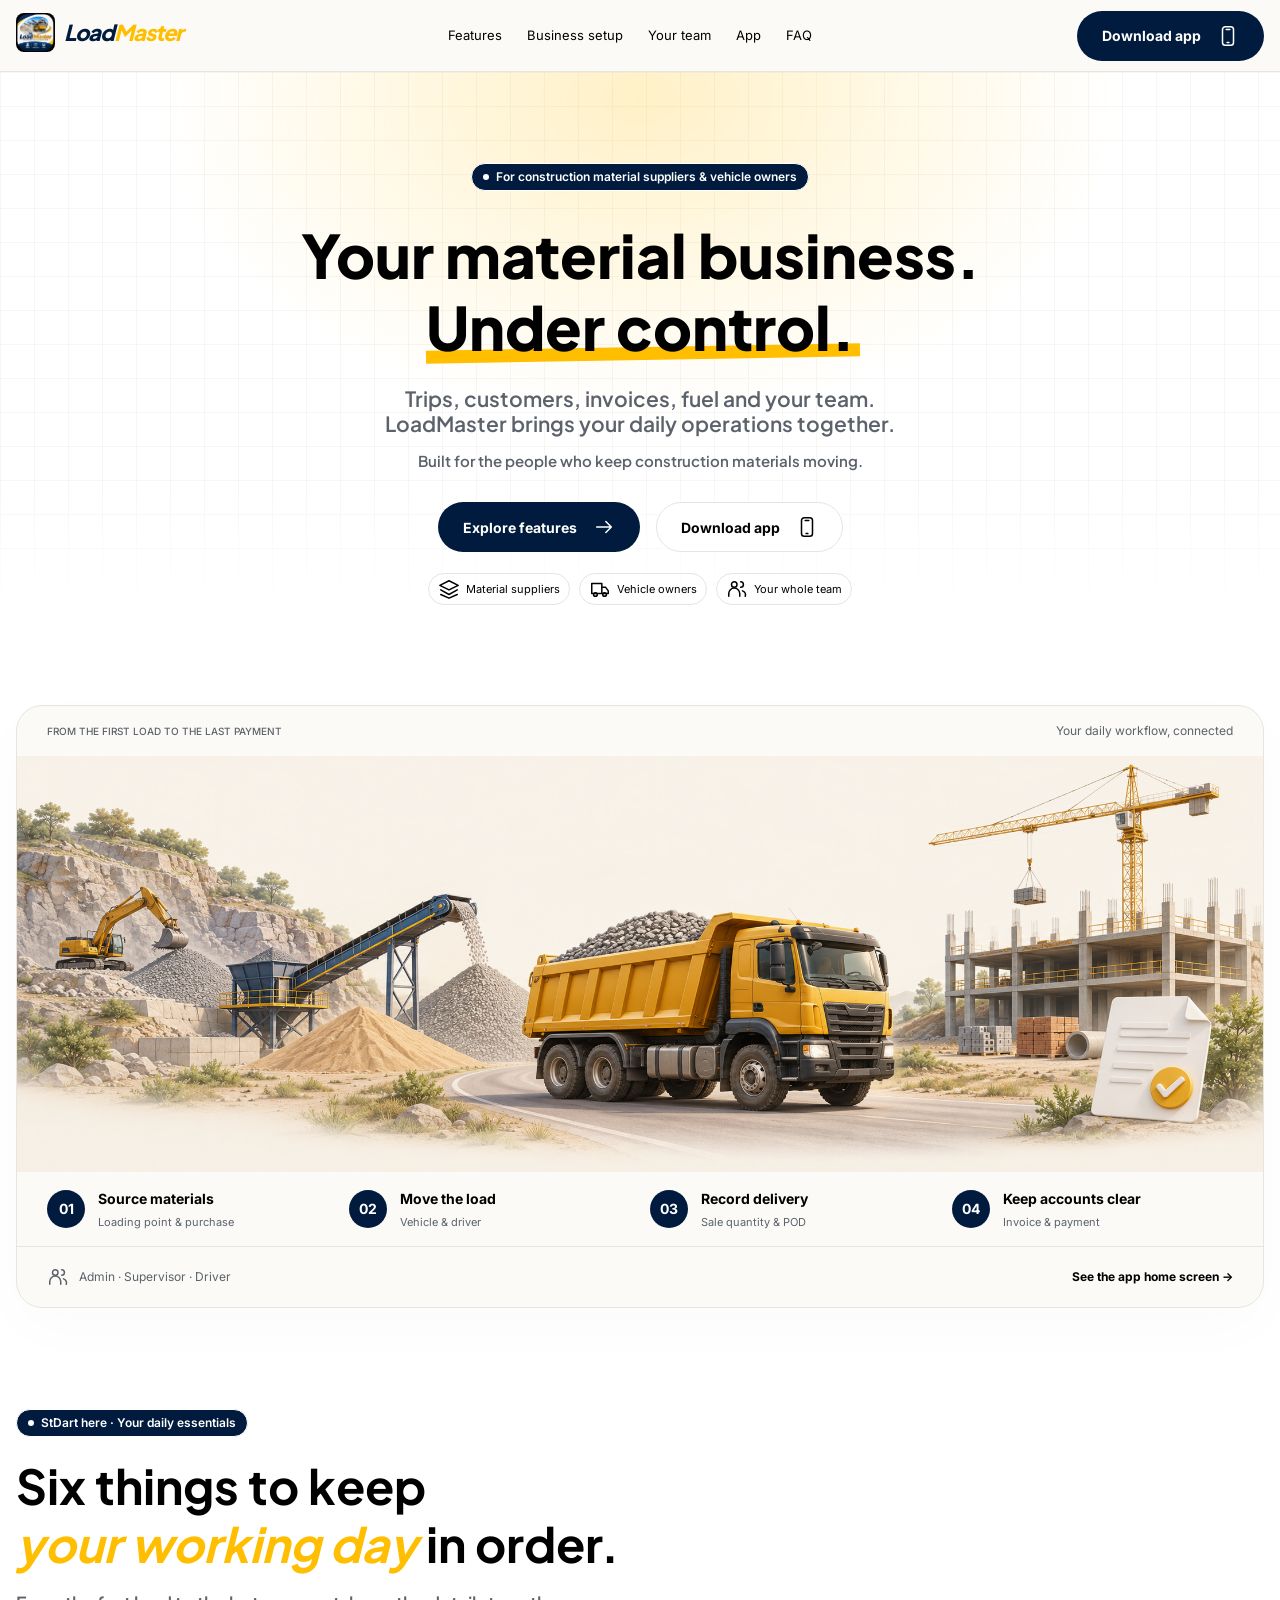
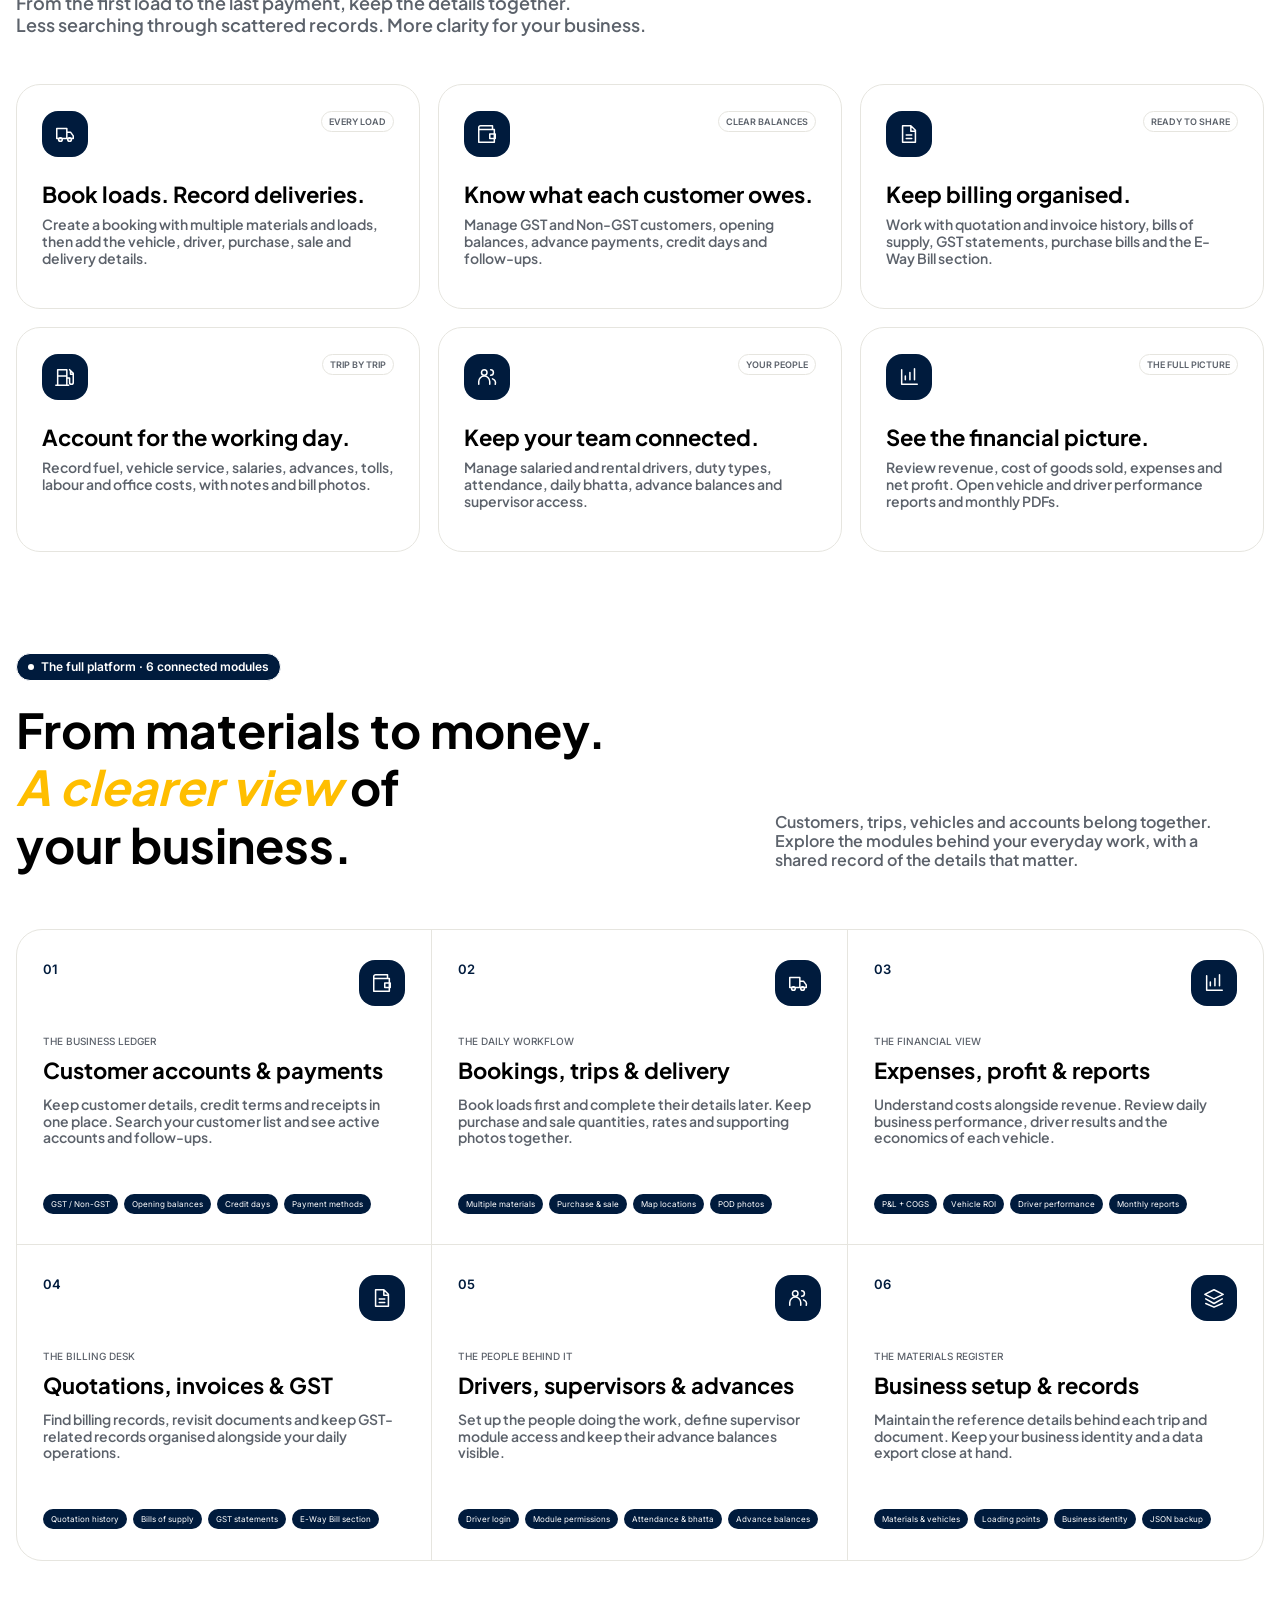
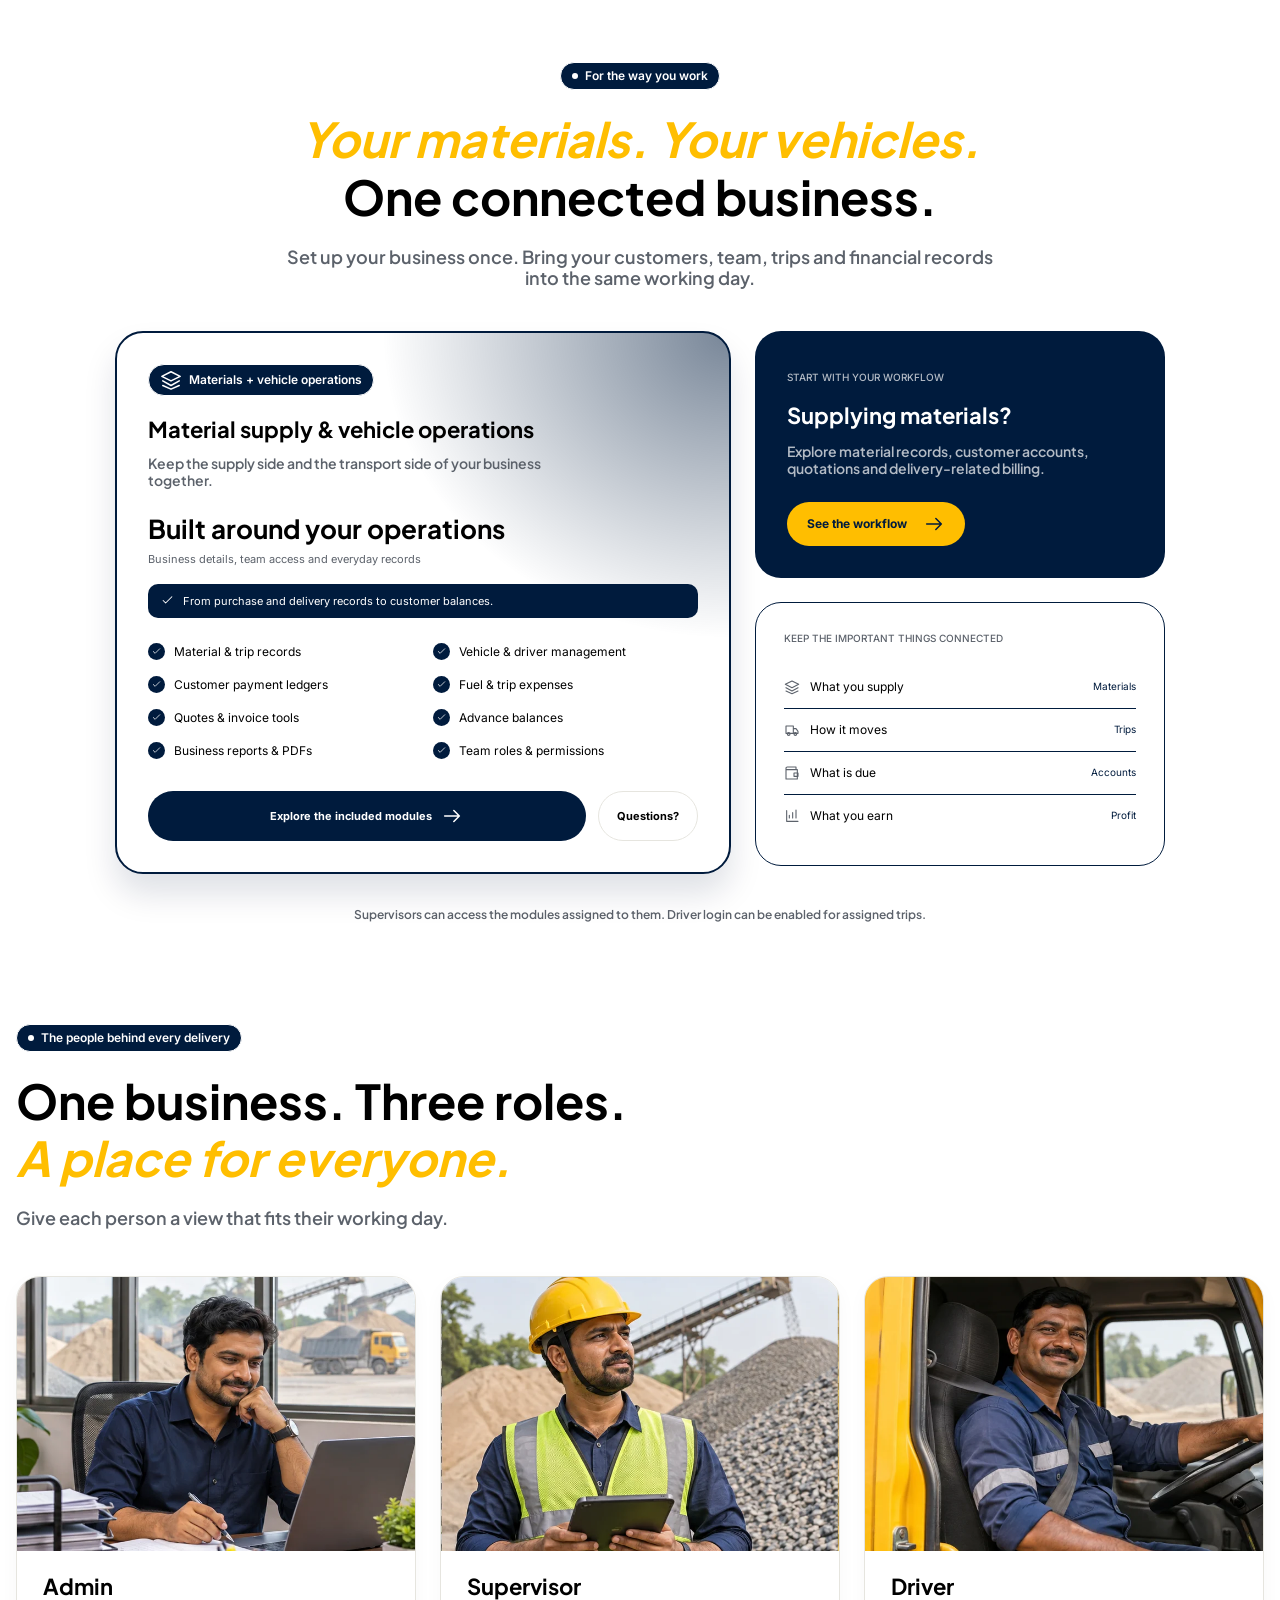
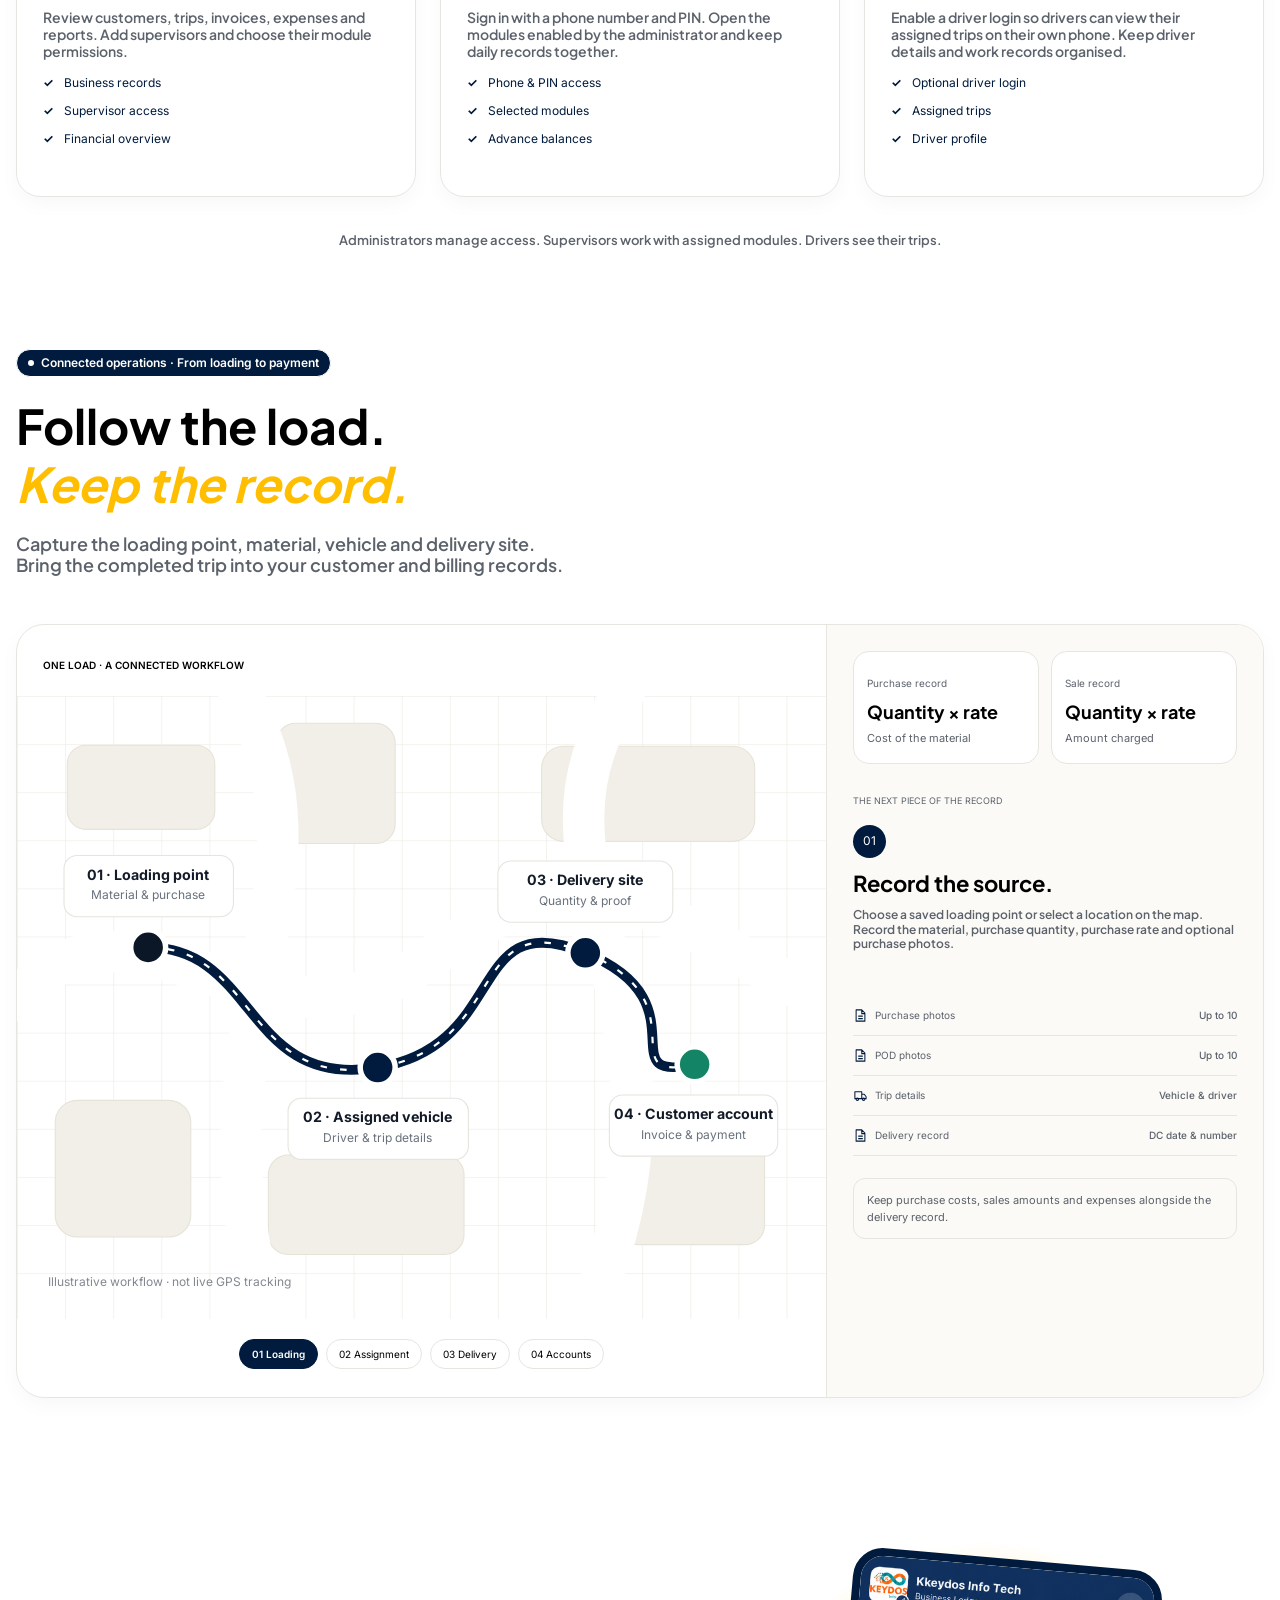
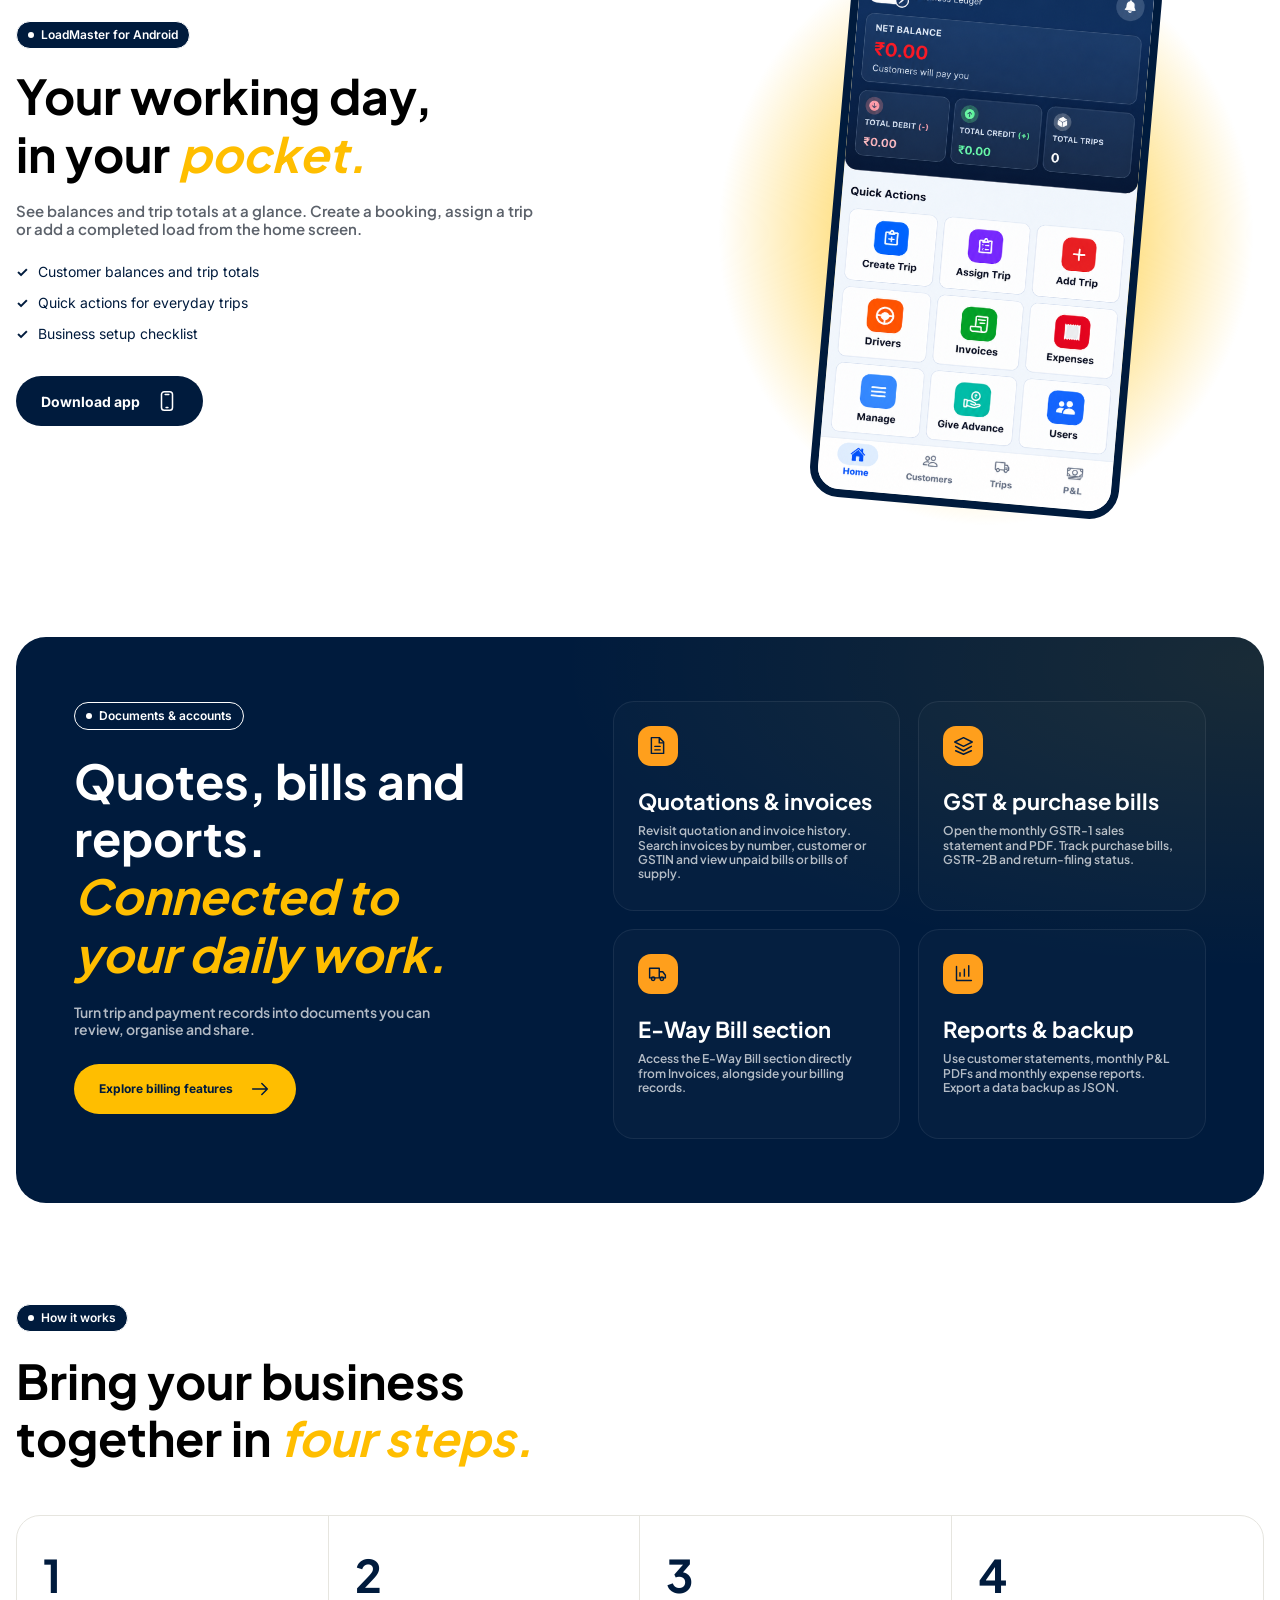
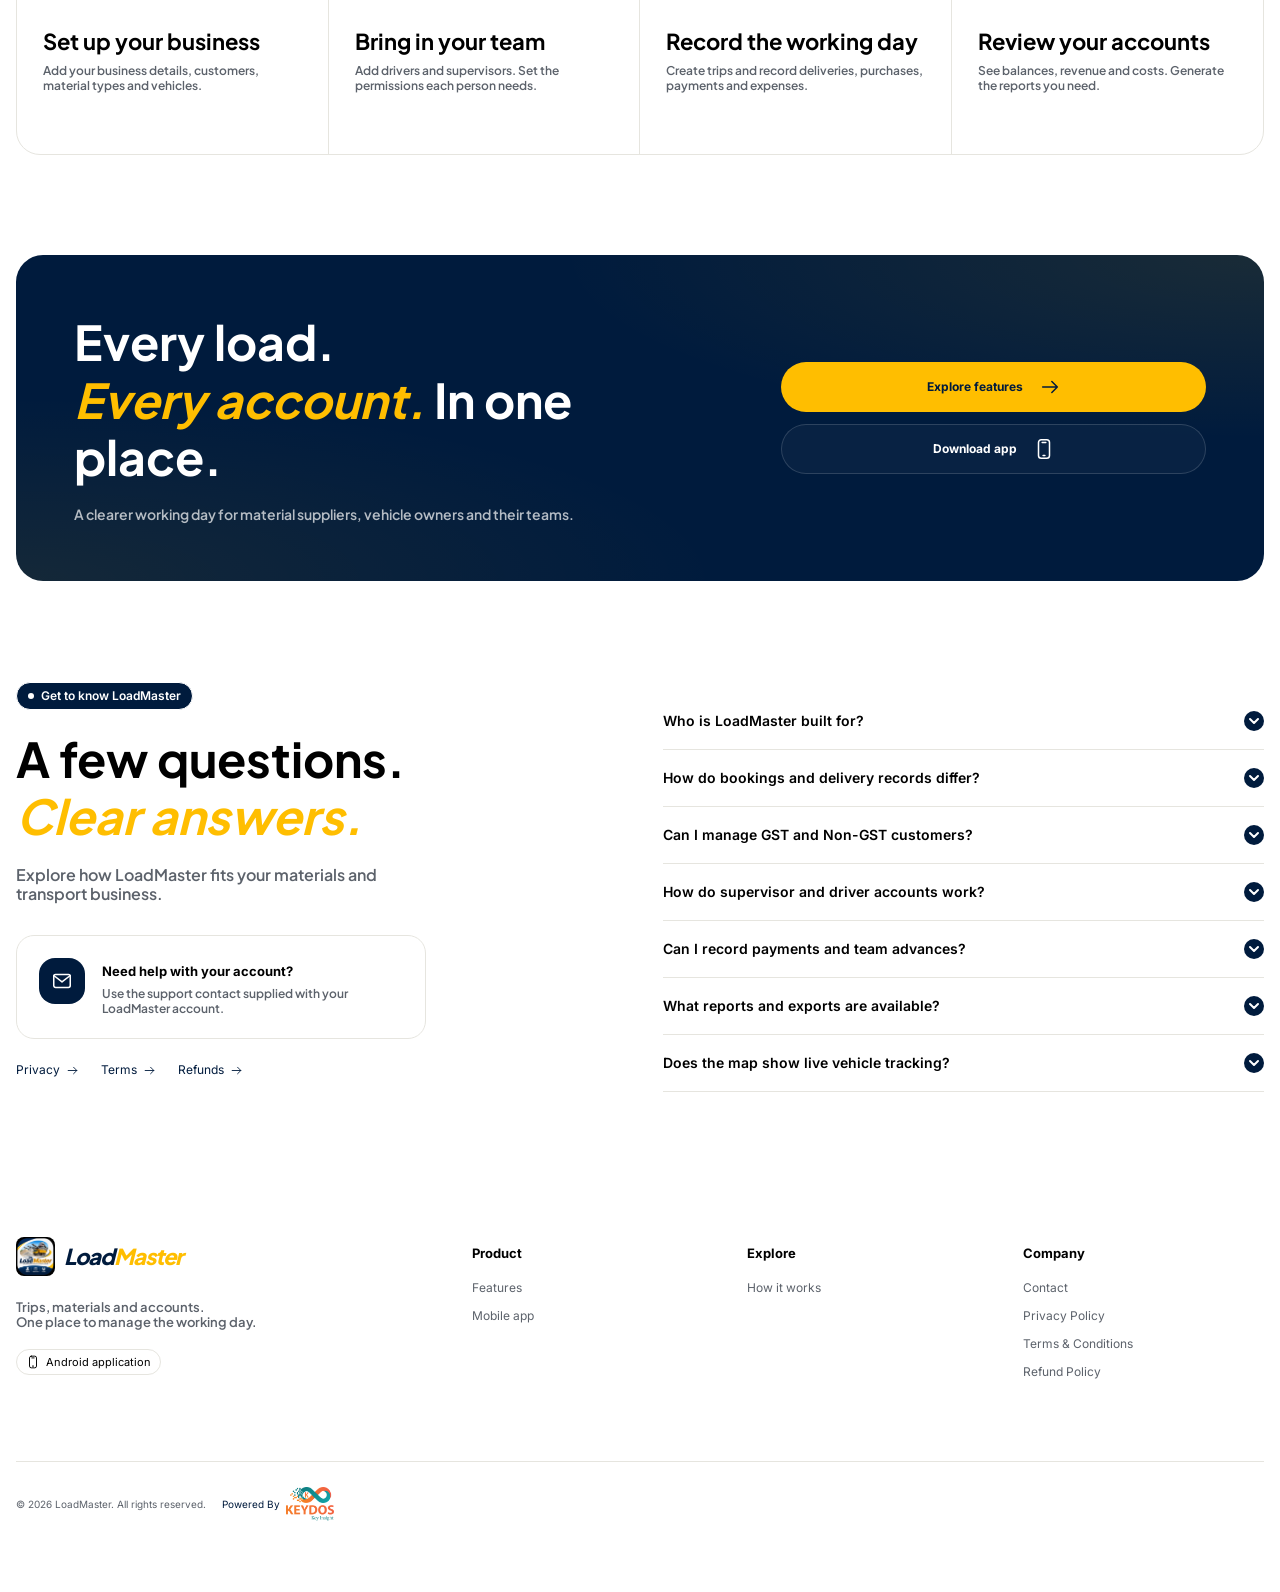
==== commit a0f12dbe: "check" ====
--- a/index.html
+++ b/index.html
@@ -1226,7 +1226,7 @@
 			</div>
 			<div class="footer__column">
 				<h3 class="footer__heading">Explore</h3>
-				><a href="index.html#how-it-works" class="footer__link footer__anchor"
+				<a href="index.html#how-it-works" class="footer__link footer__anchor"
 			>How it works</a
 			>
 			</div>
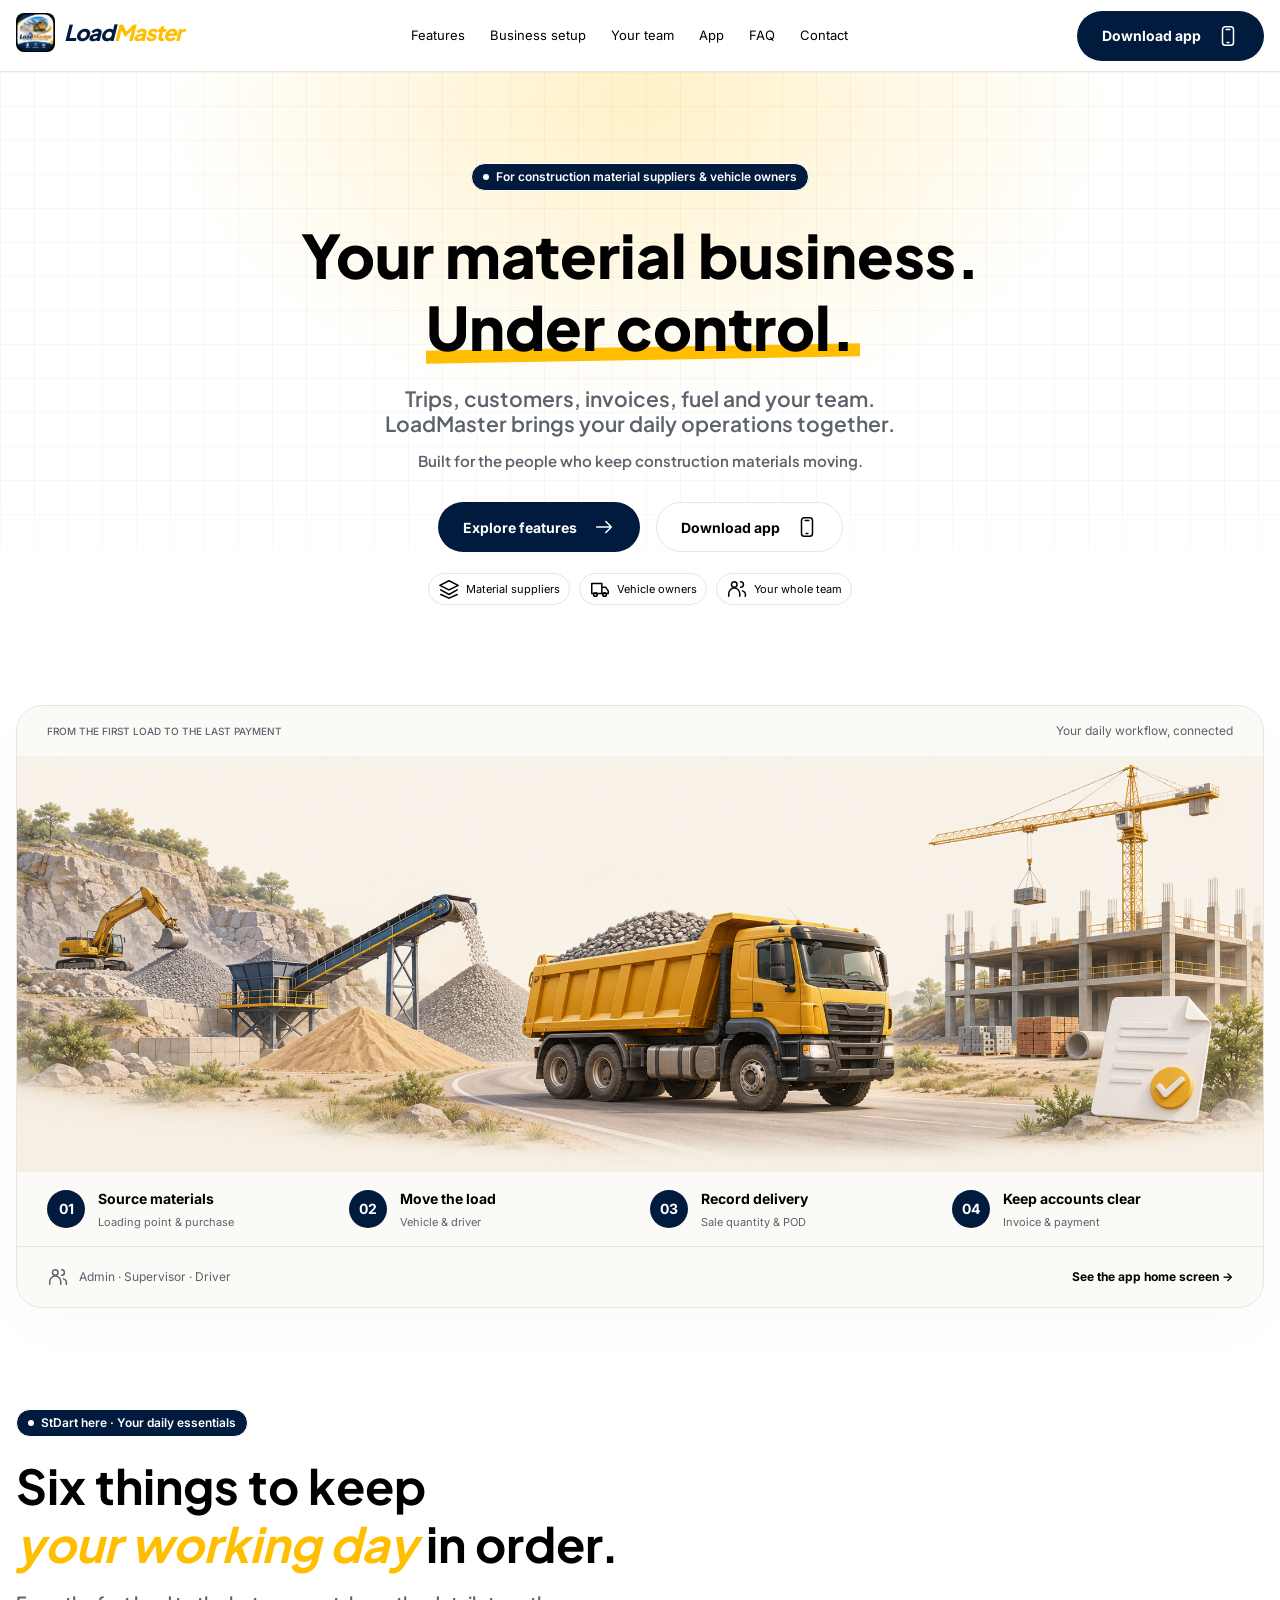
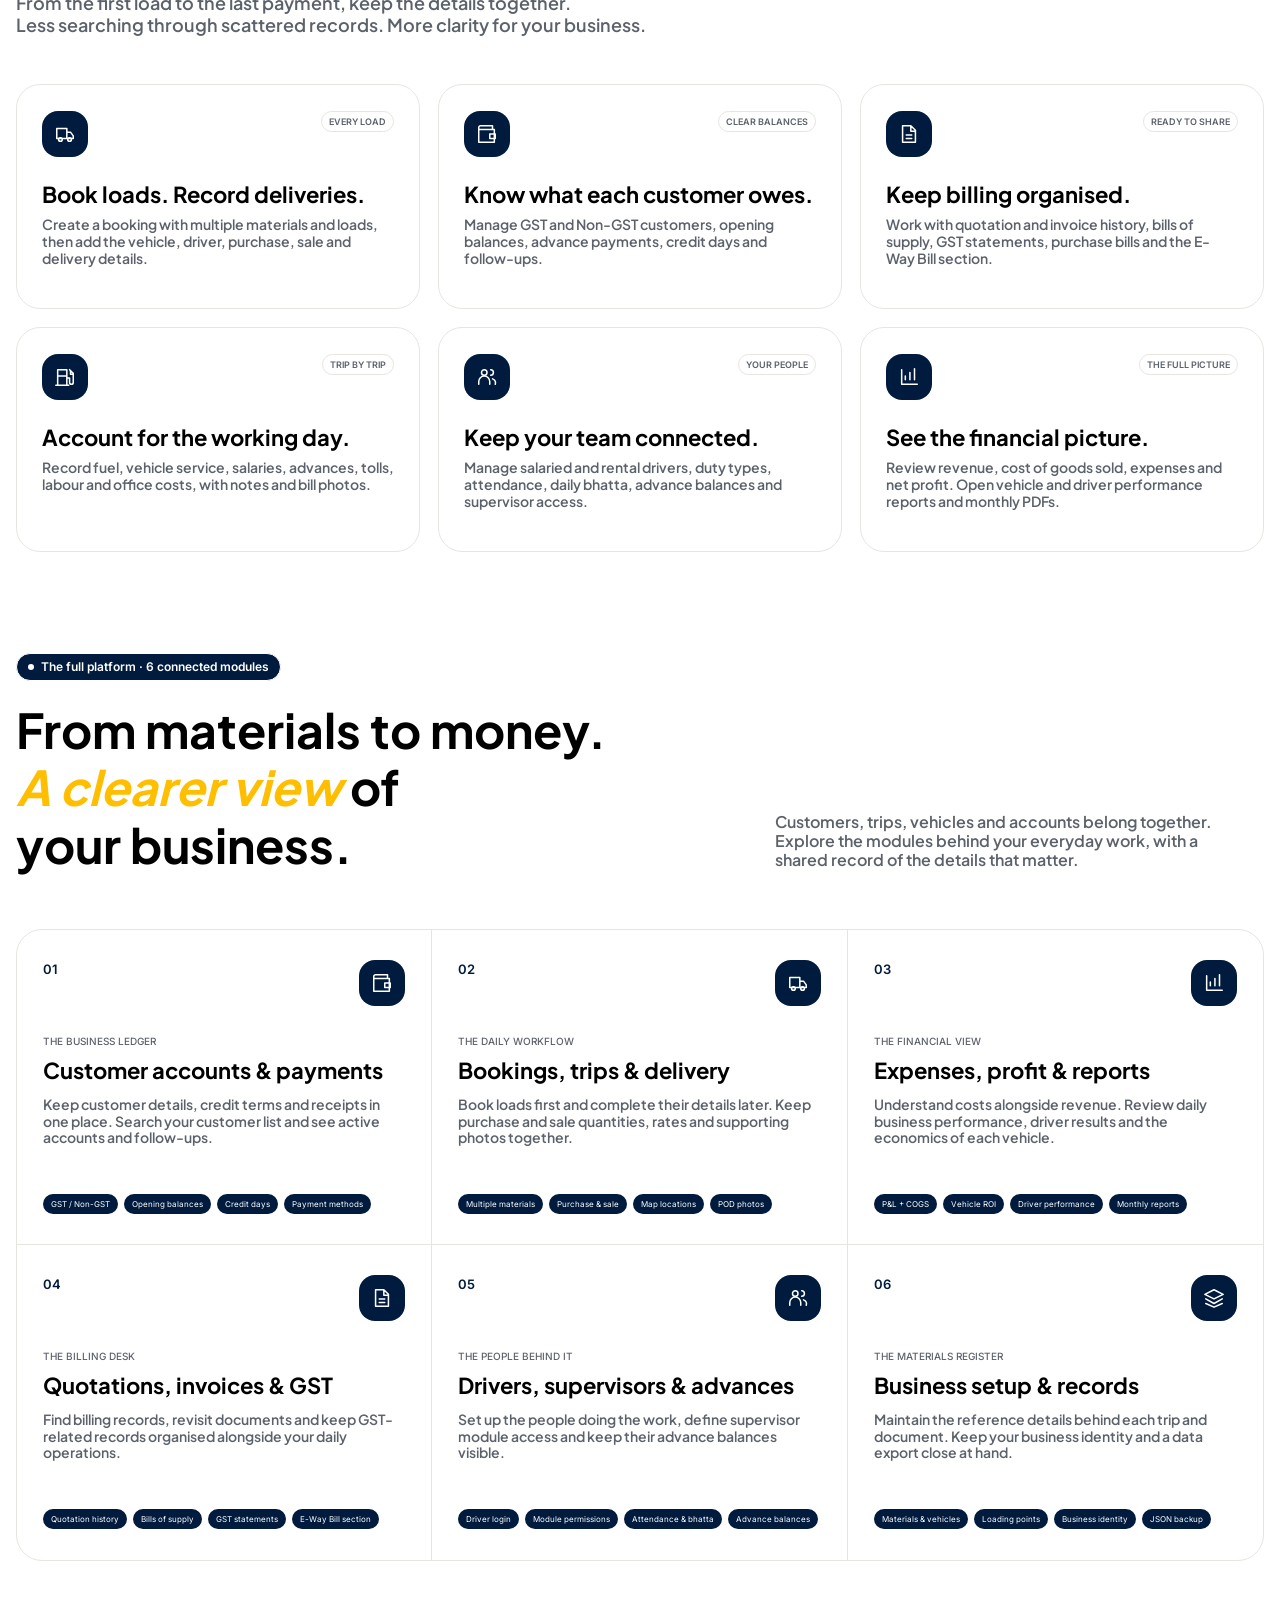
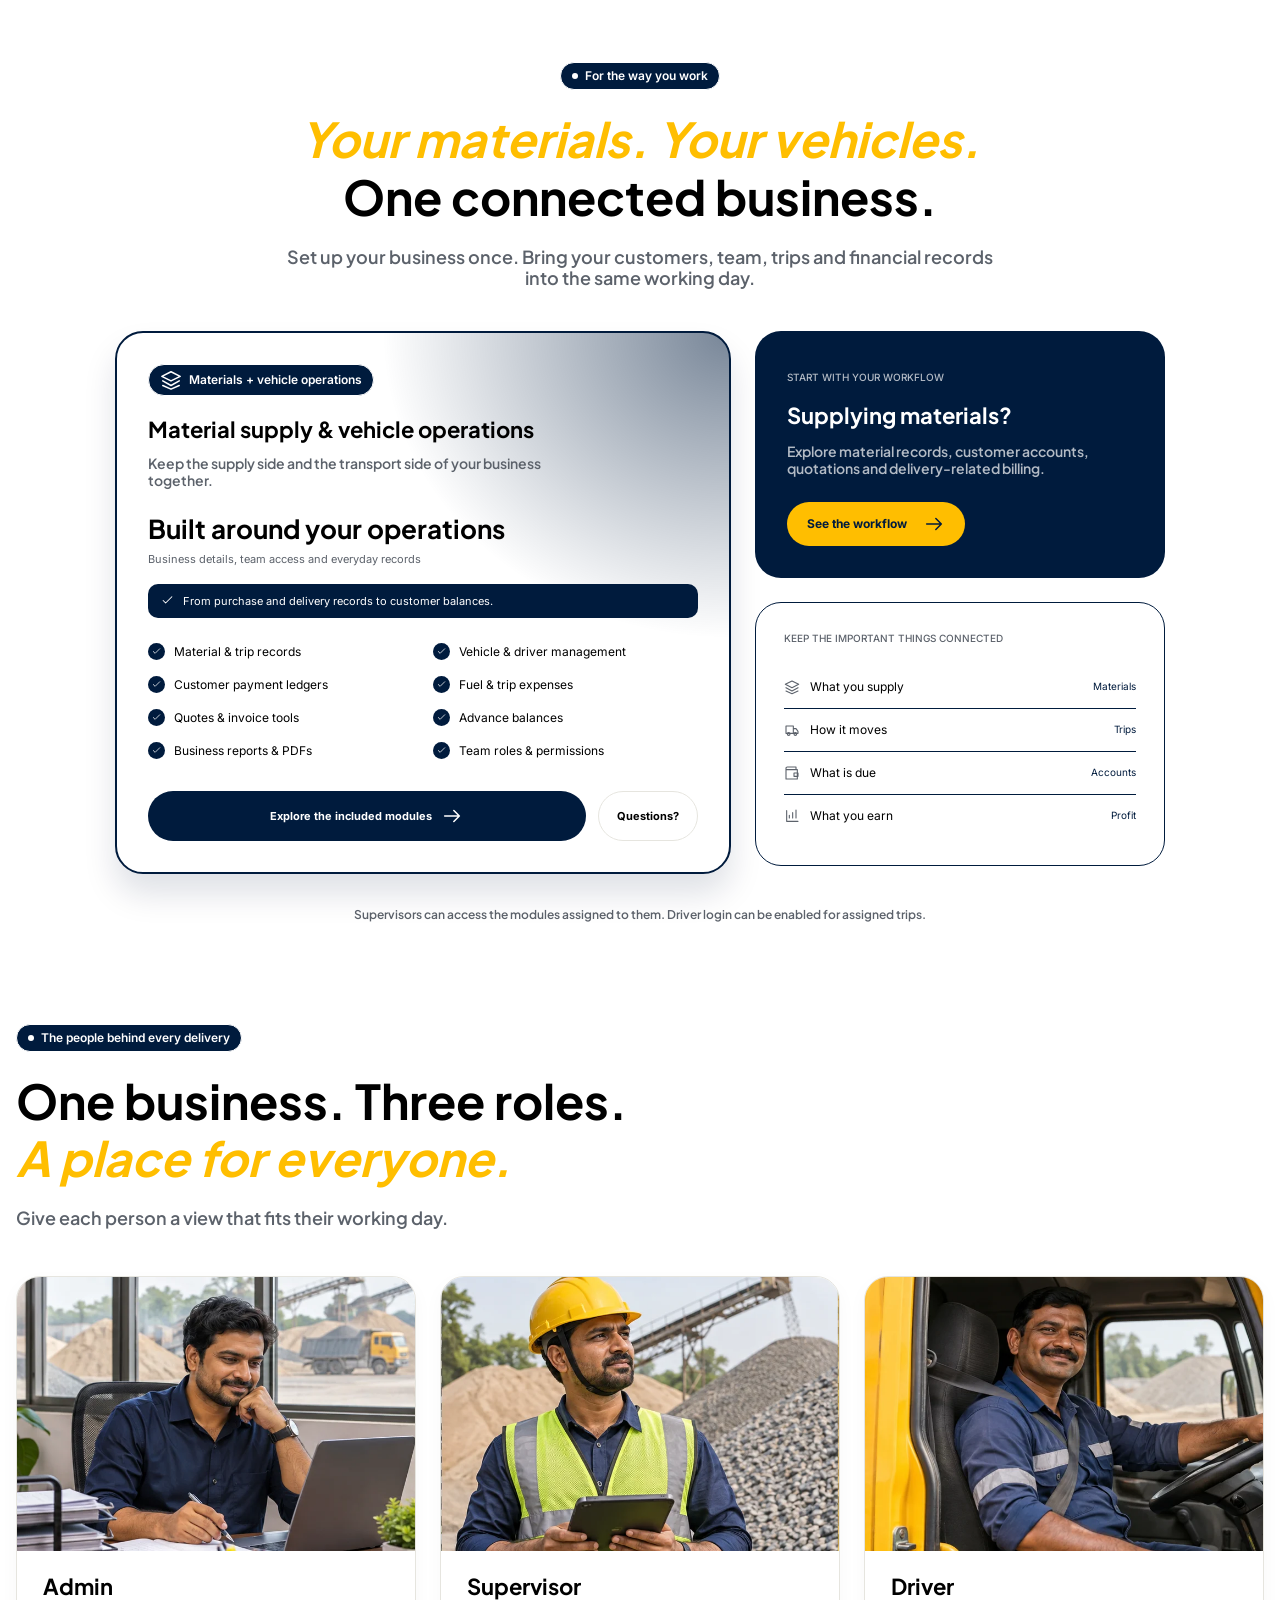
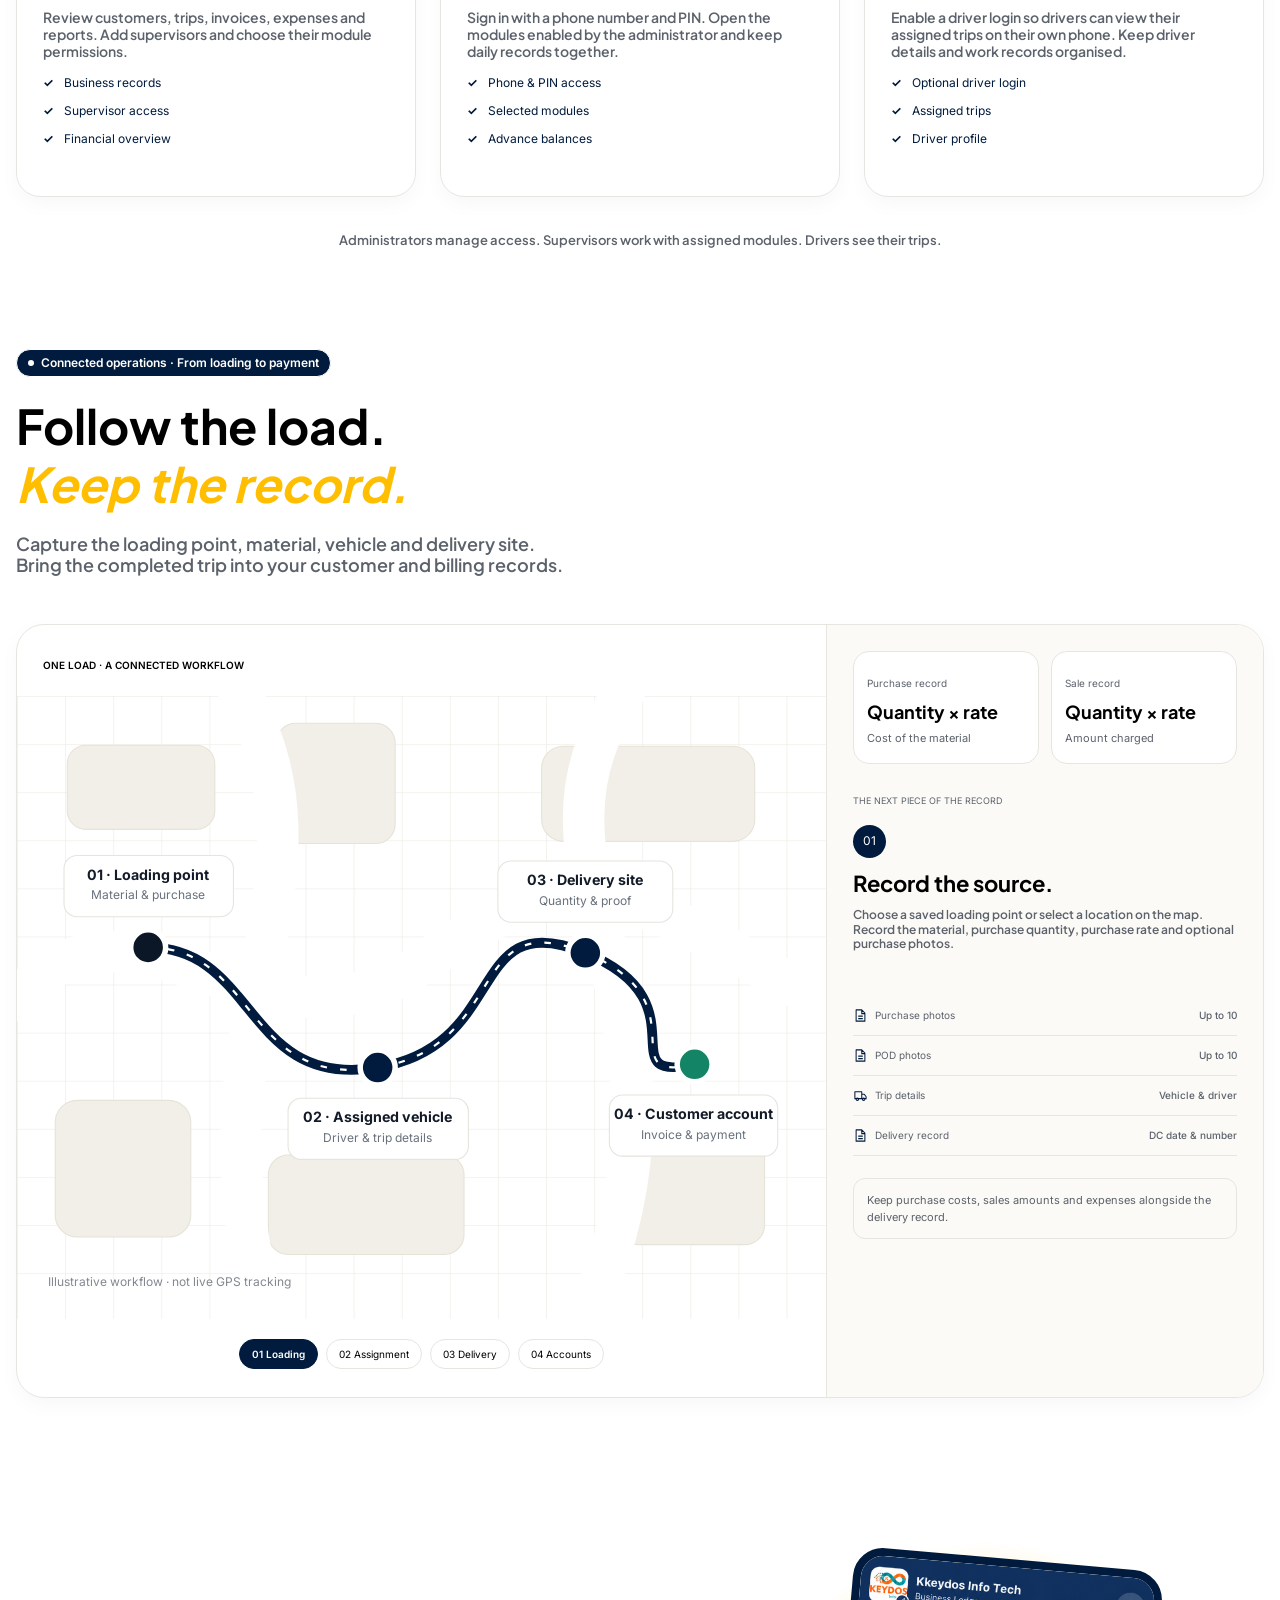
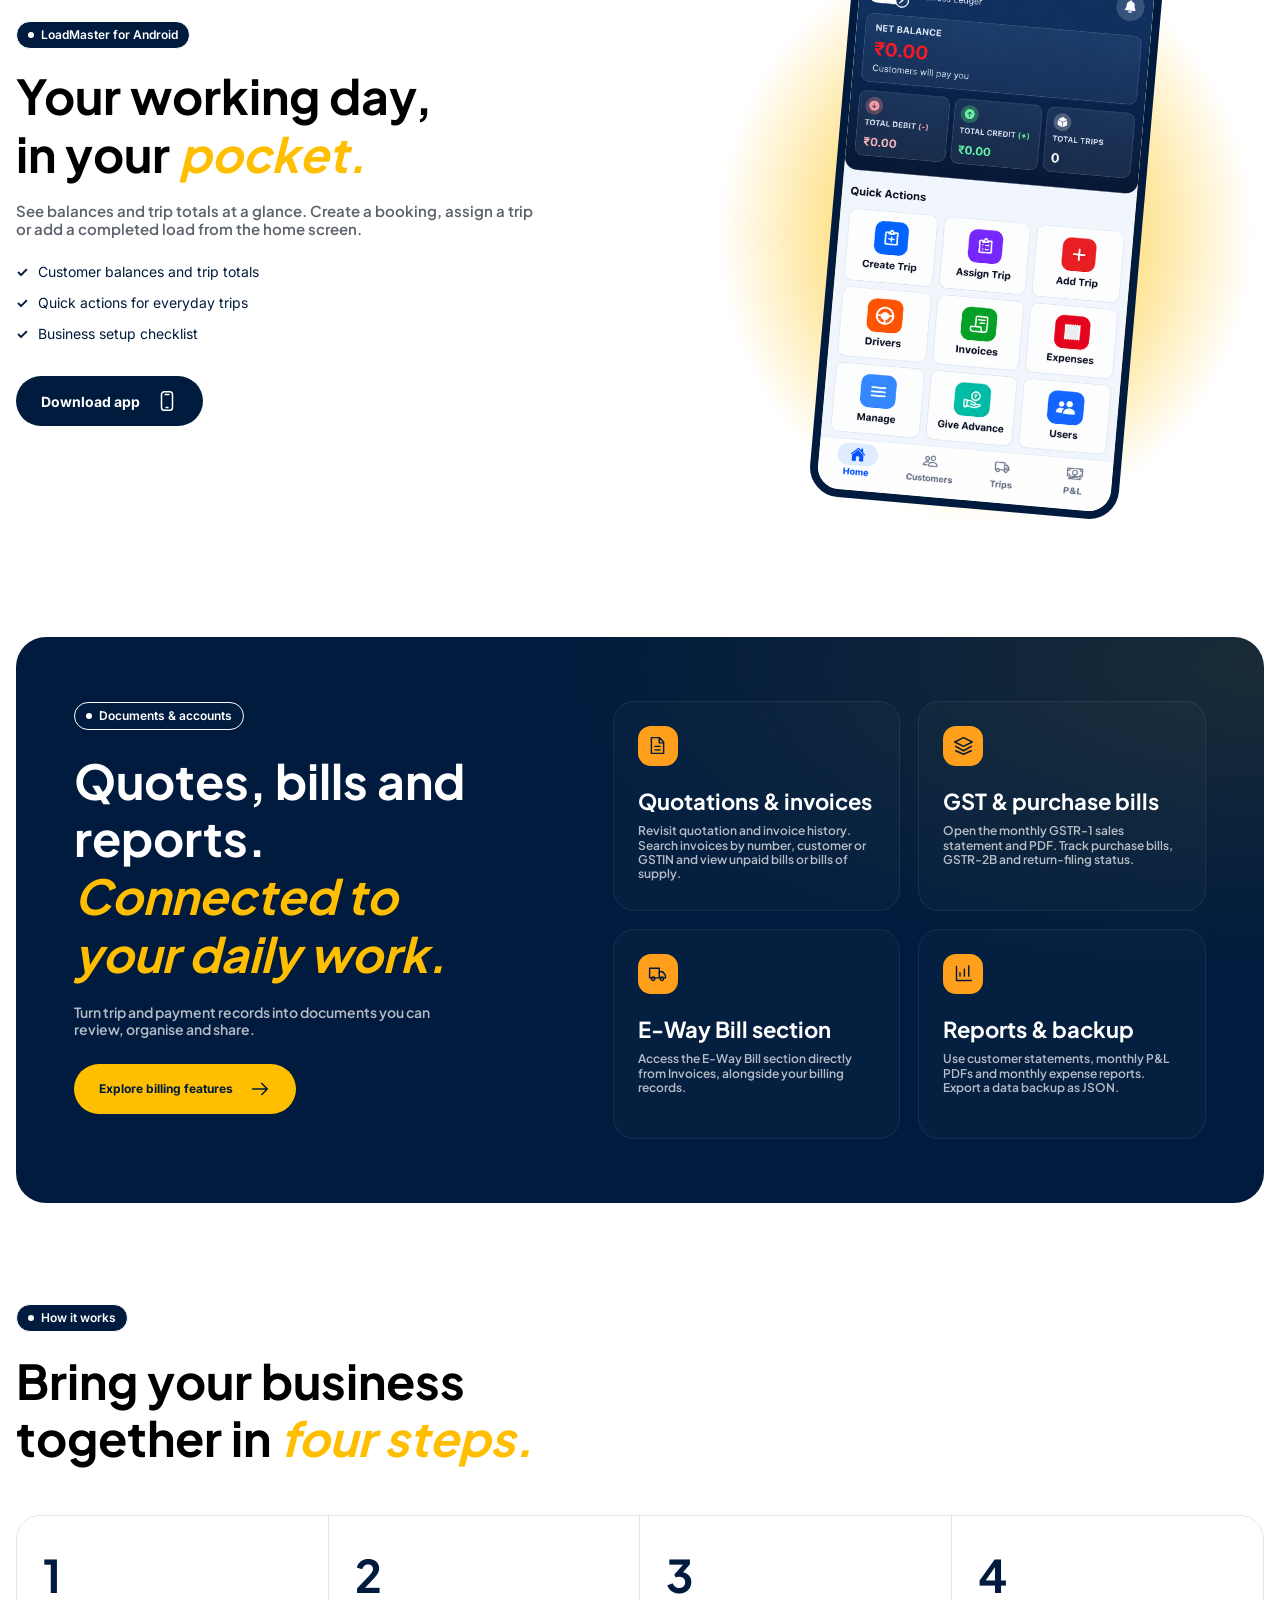
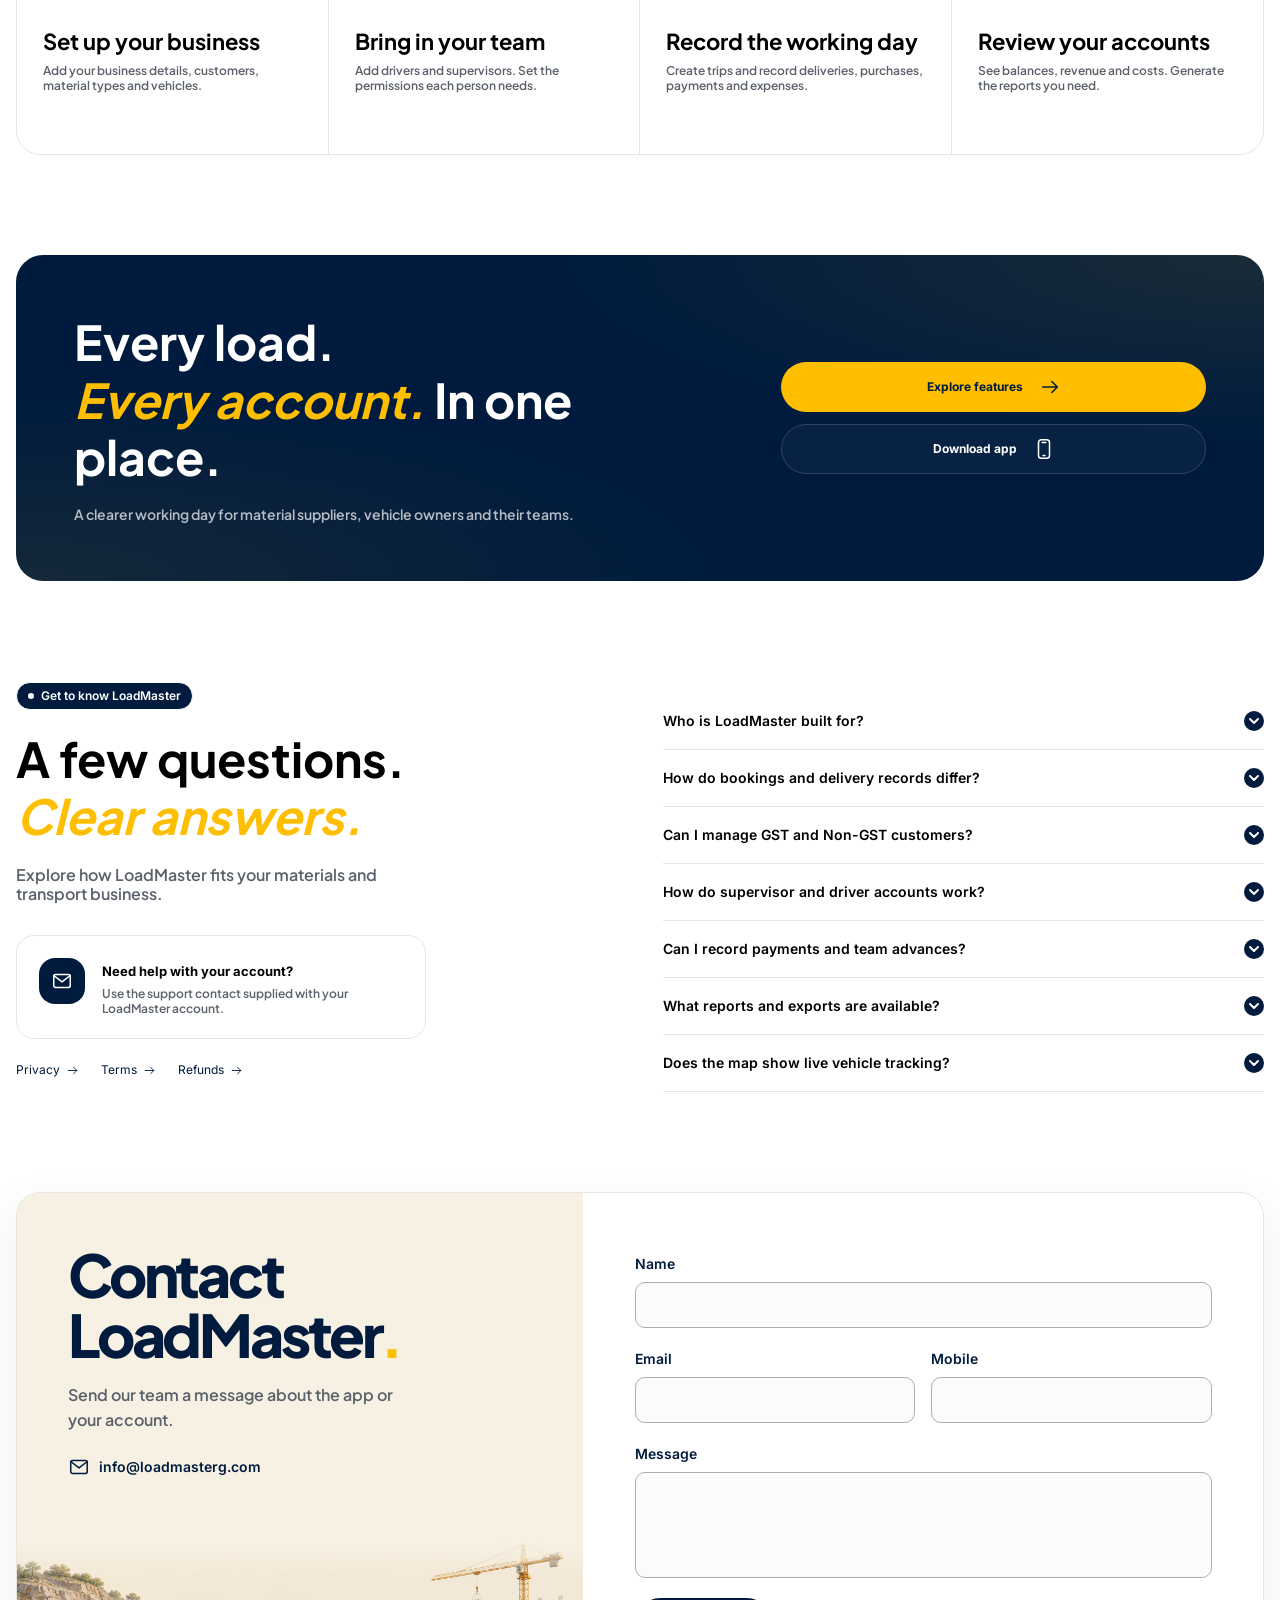
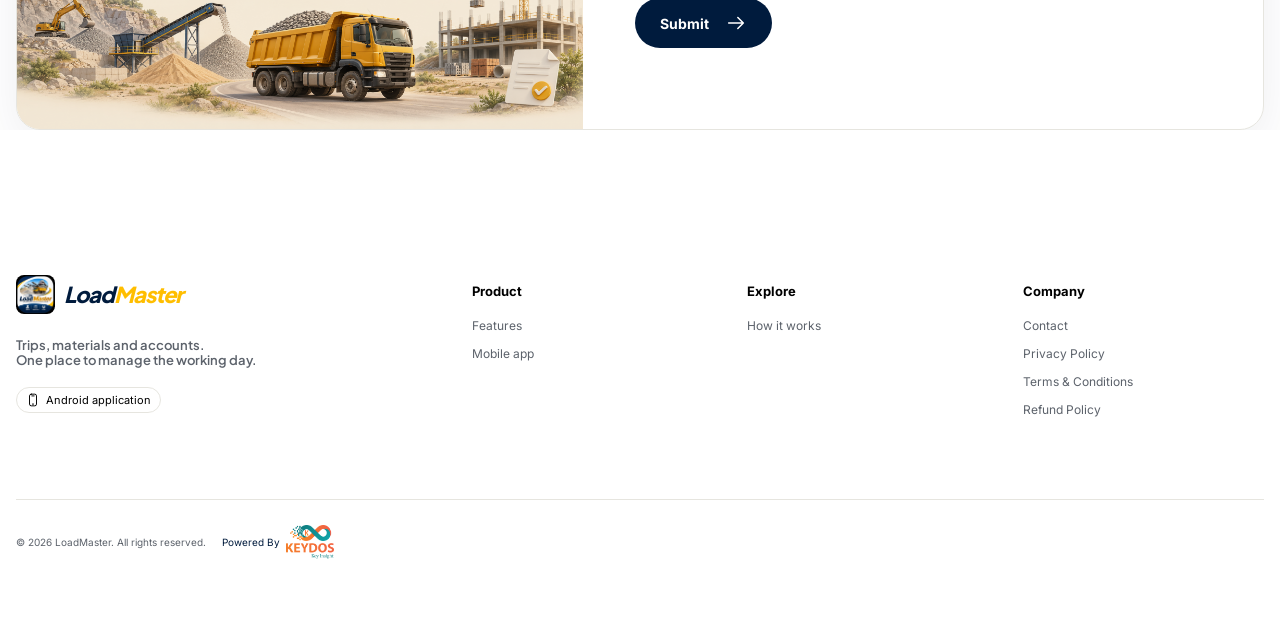
==== commit c0faf7b8: "first comment" ====
--- a/index.html
+++ b/index.html
@@ -6,6 +6,8 @@
 	<meta name="description"
 	      content="Manage construction material trips, customer accounts, quotes, invoices, expenses and your team with LoadMaster.">
 	<title>LoadMaster — Every load. Every account. Under control.</title>
+
+	<link rel="icon" href="assets/images/loadmaster-logo.webp" />
 
 	<link rel="stylesheet" href="assets/vendor/aos/aos.css">
 
@@ -35,6 +37,7 @@
 		><a href="#team" class="header__link">Your team</a
 		><a href="#download" class="header__link">App</a>
 			<a href="#faq" class="header__link">FAQ</a>
+			<a href="#contact" class="header__link">Contact</a>
 		</nav>
 		<a class="button button--dark header__download" href="#"
 		>Download app
@@ -1011,7 +1014,7 @@
 		</div>
 	</section>
 
-	<section id="contact" class="contact section">
+	<section class="contact section">
 		<div class="container contact__layout">
 			<div data-aos="fade-up">
 				<span class="eyebrow"><i class="eyebrow__dot">
@@ -1191,6 +1194,40 @@
 	</section>
 
 
+	<section id="contact" class="contact section" aria-labelledby="contact-title">
+		<div class="container contact__panel">
+			<div class="contact__intro">
+				<div class="contact__copy">
+					<h2 id="contact-title" class="contact__heading">Contact<br>LoadMaster<span class="contact__accent">.</span></h2>
+					<p class="contact__lead">Send our team a message about the app or your account.</p>
+					<a class="contact__email" href="mailto:info@loadmasterg.com">
+						<svg class="icon" aria-hidden="true"><use href="assets/images/icons.svg#icon-mail"></use></svg>
+						info@loadmasterg.com
+					</a>
+				</div>
+				<img class="contact__art" src="assets/images/material-journey.png" alt="" width="2172" height="724" loading="lazy">
+			</div>
+			<form class="contact-form" action="contact.php" method="post">
+				<label class="contact-form__field contact-form__field--wide">Name
+					<input class="contact-form__input" type="text" name="name" autocomplete="name" maxlength="100" required>
+				</label>
+				<label class="contact-form__field">Email
+					<input class="contact-form__input" type="email" name="email" autocomplete="email" maxlength="254" required>
+				</label>
+				<label class="contact-form__field">Mobile
+					<input class="contact-form__input" type="tel" name="mobile" autocomplete="tel" maxlength="32" required>
+				</label>
+				<label class="contact-form__field contact-form__field--wide">Message
+					<textarea class="contact-form__input contact-form__input--message" name="message" rows="4" maxlength="4000" required></textarea>
+				</label>
+				<button class="button button--dark contact-form__submit" type="submit">
+					Submit
+					<svg class="icon button__icon" aria-hidden="true"><use href="assets/images/icons.svg#icon-arrow-right"></use></svg>
+				</button>
+				<p class="contact-form__status" role="status"></p>
+			</form>
+		</div>
+	</section>
 </main>
 
 <footer class="footer">
@@ -1256,4 +1293,4 @@
 
 
 </body>
-</html>+</html>
--- a/assets/styles/main.css
+++ b/assets/styles/main.css
@@ -138,7 +138,10 @@
 em {
     color: var(--yellow-color);
 }
-
+#main {
+    padding-top: 72px;
+    overflow: clip;
+}
 .container {
     width: min(1280px, calc(100% - 32px));
     margin: 0 auto;
@@ -146,11 +149,14 @@
 
 .header {
     height: 72px;
-    background: color-mix(in srgb, var(--paper-color) 93%, transparent);
+    background: rgba(255, 255, 255, 0.93);
     backdrop-filter: blur(16px);
     border-bottom: 1px solid var(--line-color);
-    position: sticky;
+    position: fixed;
+    left: 0;
+    right: 0;
     top: 0;
+
     z-index: 50;
 }
 
@@ -1205,6 +1211,147 @@
 
 .cta__panel .button {
     font-size: 12px;
+}
+
+.contact__panel {
+    display: grid;
+    grid-template-columns: minmax(0, 5fr) minmax(0, 6fr);
+    overflow: hidden;
+    border: 1px solid var(--line-color);
+    border-radius: var(--radius);
+    background: var(--white-color);
+    box-shadow: 0 18px 52px rgb(0 27 61 / 7%);
+    color: var(--blue-color);
+}
+
+.contact__intro {
+    display: flex;
+    flex-direction: column;
+    justify-content: space-between;
+    background: #f7f1e4;
+}
+
+.contact__copy,
+.contact-form {
+    padding: clamp(24px, 4vw, 60px);
+}
+
+.contact__heading {
+    font-size: clamp(36px, 4.6vw, 66px);
+    font-weight: 800;
+    line-height: 1.03;
+    letter-spacing: -0.055em;
+}
+
+.contact__accent {
+    color: var(--yellow-color);
+}
+
+.contact__lead {
+    max-width: 32ch;
+    margin: 18px 0 12px;
+    line-height: 1.55;
+}
+
+.contact__email {
+    display: inline-flex;
+    align-items: center;
+    gap: 9px;
+    min-height: 44px;
+    font-size: 14px;
+    font-weight: 600;
+}
+
+.contact__email:hover {
+    text-decoration: underline;
+    text-underline-offset: 4px;
+}
+
+.contact__art {
+    width: 100%;
+    mix-blend-mode: multiply;
+    mask-image: linear-gradient(transparent, black 20%);
+}
+
+.contact-form {
+    display: grid;
+    grid-template-columns: repeat(2, minmax(0, 1fr));
+    align-content: center;
+    gap: 20px 16px;
+    min-width: 0;
+}
+
+.contact-form__field {
+    display: grid;
+    gap: 8px;
+    font-size: 14px;
+    font-weight: 600;
+}
+
+.contact-form__field--wide,
+.contact-form__submit,
+.contact-form__status {
+    grid-column: 1 / -1;
+}
+
+.contact-form__input {
+    width: 100%;
+    padding: 12px 14px;
+    border: 1px solid #a8aeb4;
+    background: #fcfbf9;
+    border-radius: 10px;
+    font-size: 16px;
+    font-weight: 400;
+}
+
+.contact-form__input:focus-visible {
+    border-color: var(--blue-color);
+    outline: 3px solid rgb(255 190 0 / 45%);
+    background: var(--white-color);
+}
+
+.contact-form__input--message {
+    resize: none;
+}
+
+.contact-form__submit {
+    justify-self: start;
+}
+
+.contact-form__submit:disabled {
+    opacity: 0.65;
+    cursor: wait;
+}
+
+.contact-form__status {
+    font-size: 14px;
+}
+
+.contact-form__status:empty {
+    height: 0;
+    margin-top: -20px;
+}
+
+@media (max-width: 760px) {
+    .contact__panel {
+        grid-template-columns: minmax(0, 1fr);
+    }
+
+    .contact__art {
+        max-height: 140px;
+        object-fit: cover;
+        object-position: center 65%;
+    }
+}
+
+@media (max-width: 480px) {
+    .contact-form {
+        grid-template-columns: minmax(0, 1fr);
+    }
+
+    .contact-form__submit {
+        justify-self: stretch;
+    }
 }
 
 .contact__layout {
@@ -1937,8 +2084,11 @@
 
 @media (max-width: 850px) {
     .header {
-        overflow-x: clip;
         height: 66px;
+    }
+
+    #main {
+        padding-top: 66px;
     }
 
     .header__download {
@@ -1961,31 +2111,43 @@
 
     .header__nav {
         position: absolute;
-        inset: 100% 0 auto;
+        top: 100%;
+        left: 0;
+        right: 0;
+        z-index: 10;
+
+        display: flex;
+        flex-direction: column;
+        align-items: stretch;
+        gap: 0;
+
         height: calc(100dvh - 66px);
-        overflow: auto;
-        overscroll-behavior: contain;
-        display: flex;
-        align-items: stretch;
-        flex-direction: column;
-        gap: 0;
+        overflow-y: auto;
+
         margin: 0;
-        padding: 12px max(20px, env(safe-area-inset-left));
+        padding: 12px 20px;
+
         background: var(--paper-color);
         font-size: 16px;
+
         transform: translateX(100%);
+        opacity: 0;
         visibility: hidden;
-        transition: transform 0.3s ease,
-
+        pointer-events: none;
+
+        transition:
+                transform 0.3s ease,
+                opacity 0.3s ease,
                 visibility 0s 0.3s;
     }
 
     .header--open .header__nav {
         transform: translateX(0);
+        opacity: 1;
         visibility: visible;
+        pointer-events: auto;
         transition-delay: 0s;
     }
-
     .header__link {
         padding: 18px 0;
         border-bottom: 1px solid var(--line-color);
@@ -2191,6 +2353,27 @@
         max-width: 100%;
     }
 
+    .legal-layout {
+        grid-template-columns: 190px 1fr;
+        gap: 35px;
+    }
+
+    .legal-nav {
+        padding: 20px;
+    }
+
+    .legal-hero__title {
+        font-size: 45px;
+    }
+
+    .legal-hero__icon {
+        right: 10px;
+    }
+
+    .legal-content__title {
+        font-size: 25px;
+    }
+
     .footer__grid {
         grid-template-columns: 1.4fr 1fr;
         gap: 35px;
@@ -2239,6 +2422,31 @@
     .app-gallery__title {
         margin-top: 14px;
     }
+    .legal-hero__title {
+        max-width: 100%;
+        overflow-wrap: anywhere;
+    }
+
+    .legal-hero .breadcrumbs {
+        min-height: 44px;
+        padding-right: 68px;
+        display: block;
+        margin-bottom: 12px;
+    }
+
+    .legal-hero__icon {
+        top: 0;
+        right: 0;
+        width: 54px;
+        height: 54px;
+        border-radius: 16px;
+        transform: none;
+    }
+
+    .legal-hero__icon .icon {
+        width: 33px;
+        height: 33px;
+    }
 }
 
 @media (max-width: 640px) {
@@ -2336,6 +2544,40 @@
 
     .material-story__link {
         font-size: 11px;
+    }
+
+    .legal-hero__title {
+        font-size: 34px;
+        max-width: 100%;
+    }
+
+    .legal-hero .legal-hero__brand {
+        max-width: 100%;
+        font-size: 11px;
+    }
+
+    .legal-nav {
+        max-height: none;
+        padding: 19px;
+        overflow: visible;
+    }
+
+    .legal-nav__scroll {
+        display: contents;
+        max-height: none;
+        overflow: visible;
+    }
+
+    .legal-content__title {
+        font-size: 21px;
+    }
+
+    .policy-dates {
+        padding: 18px;
+    }
+
+    .policy-dates__item {
+        font-size: 12px;
     }
 }
 
@@ -2816,6 +3058,69 @@
         font-size: 12px;
     }
 
+    .legal-hero {
+        padding: 35px 0 45px;
+    }
+
+    .breadcrumbs {
+        margin-bottom: 25px;
+        font-size: 10px;
+    }
+
+    .legal-hero__description {
+        font-size: 14px;
+        max-width: 85%;
+    }
+
+    .legal-layout {
+        display: block;
+        padding-top: 30px;
+        padding-bottom: 55px;
+    }
+
+    .legal-nav {
+        position: static;
+        padding: 19px;
+        margin-bottom: 25px;
+        display: flex;
+        flex-wrap: wrap;
+        gap: 6px 14px;
+    }
+
+    .legal-nav__title {
+        width: 100%;
+        font-size: 15px;
+        margin-bottom: 5px;
+    }
+
+    .legal-nav__link {
+        font-size: 10px;
+        padding: 5px 0;
+    }
+
+    .legal-content__section {
+        padding: 30px 0;
+    }
+
+    .legal-content__title {
+        font-size: 24px;
+        margin-bottom: 15px;
+    }
+
+    .legal-content__section .legal-content__text {
+        font-size: 13px;
+        line-height: 1.9;
+    }
+
+    .related {
+        font-size: 11px;
+        gap: 15px;
+    }
+
+    .related__title {
+        font-size: 13px;
+    }
+
     .footer {
         padding-top: 25px;
         margin-top: 60px;
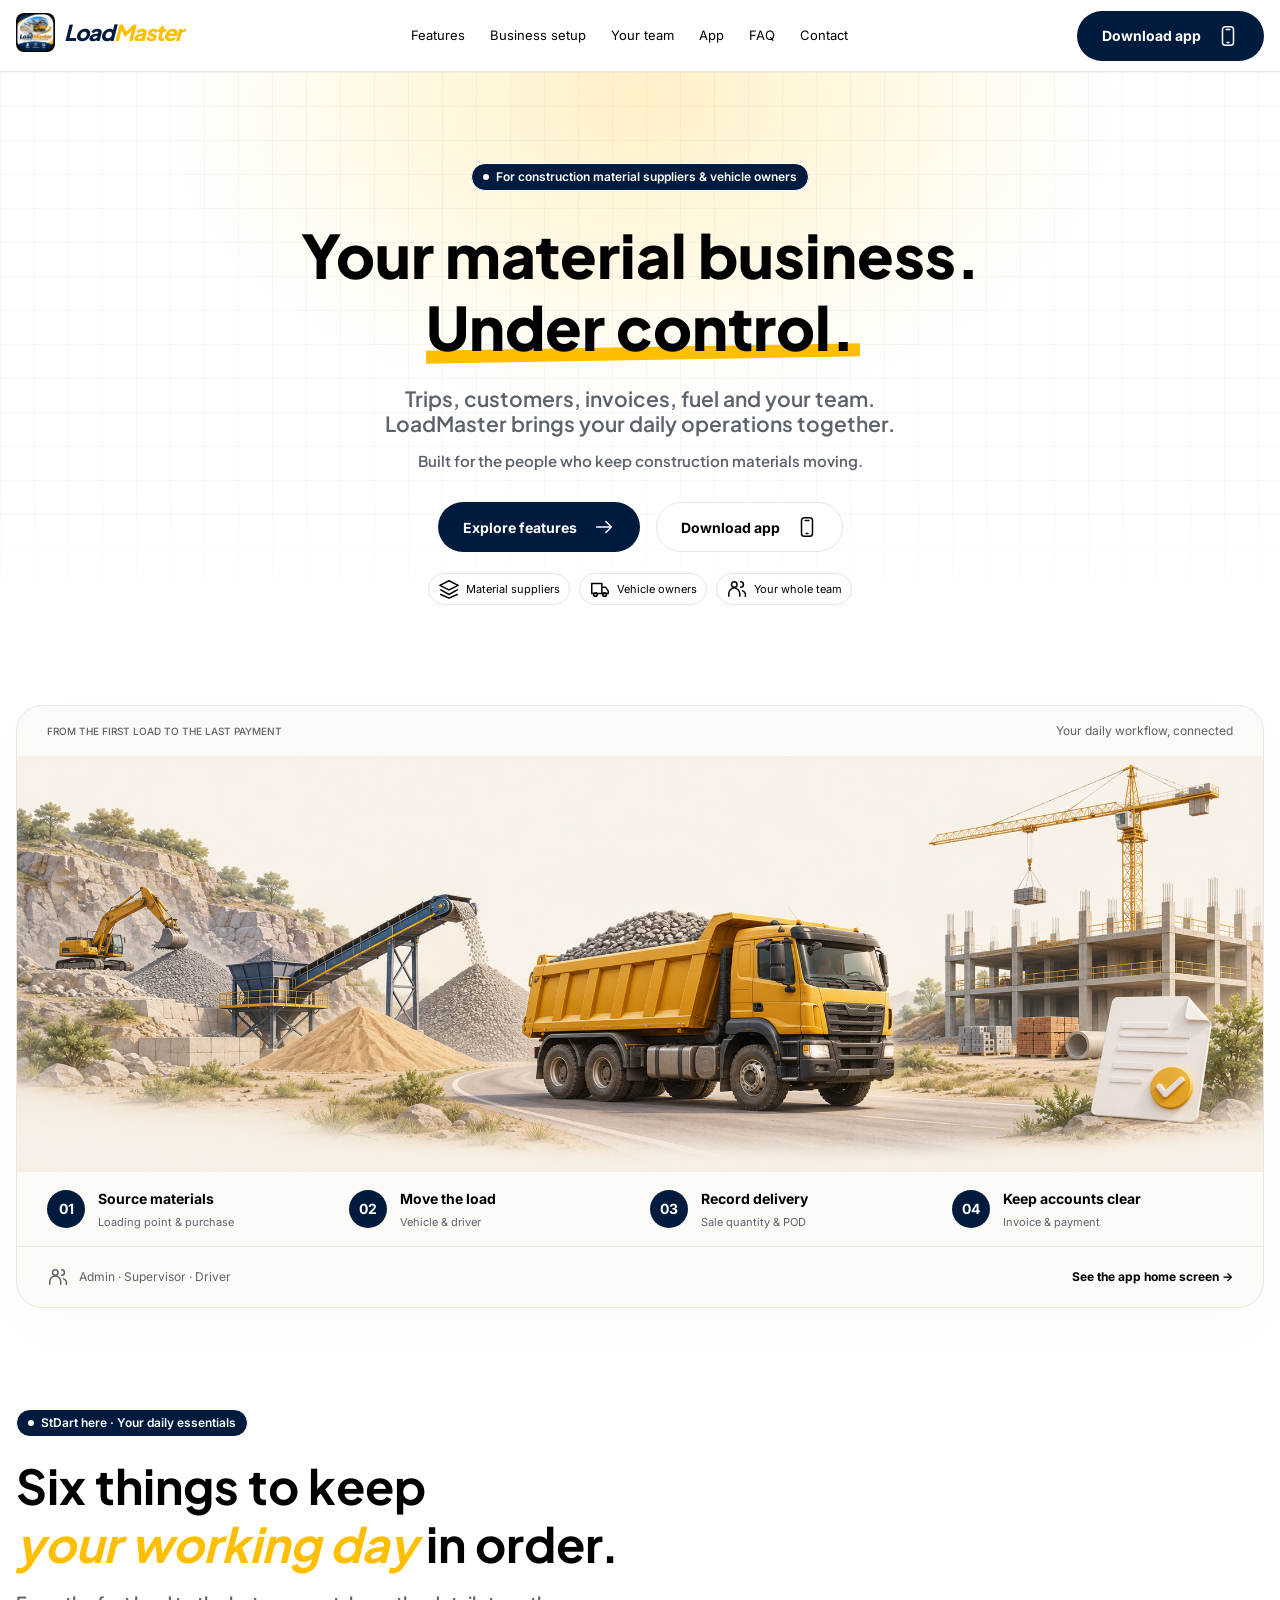
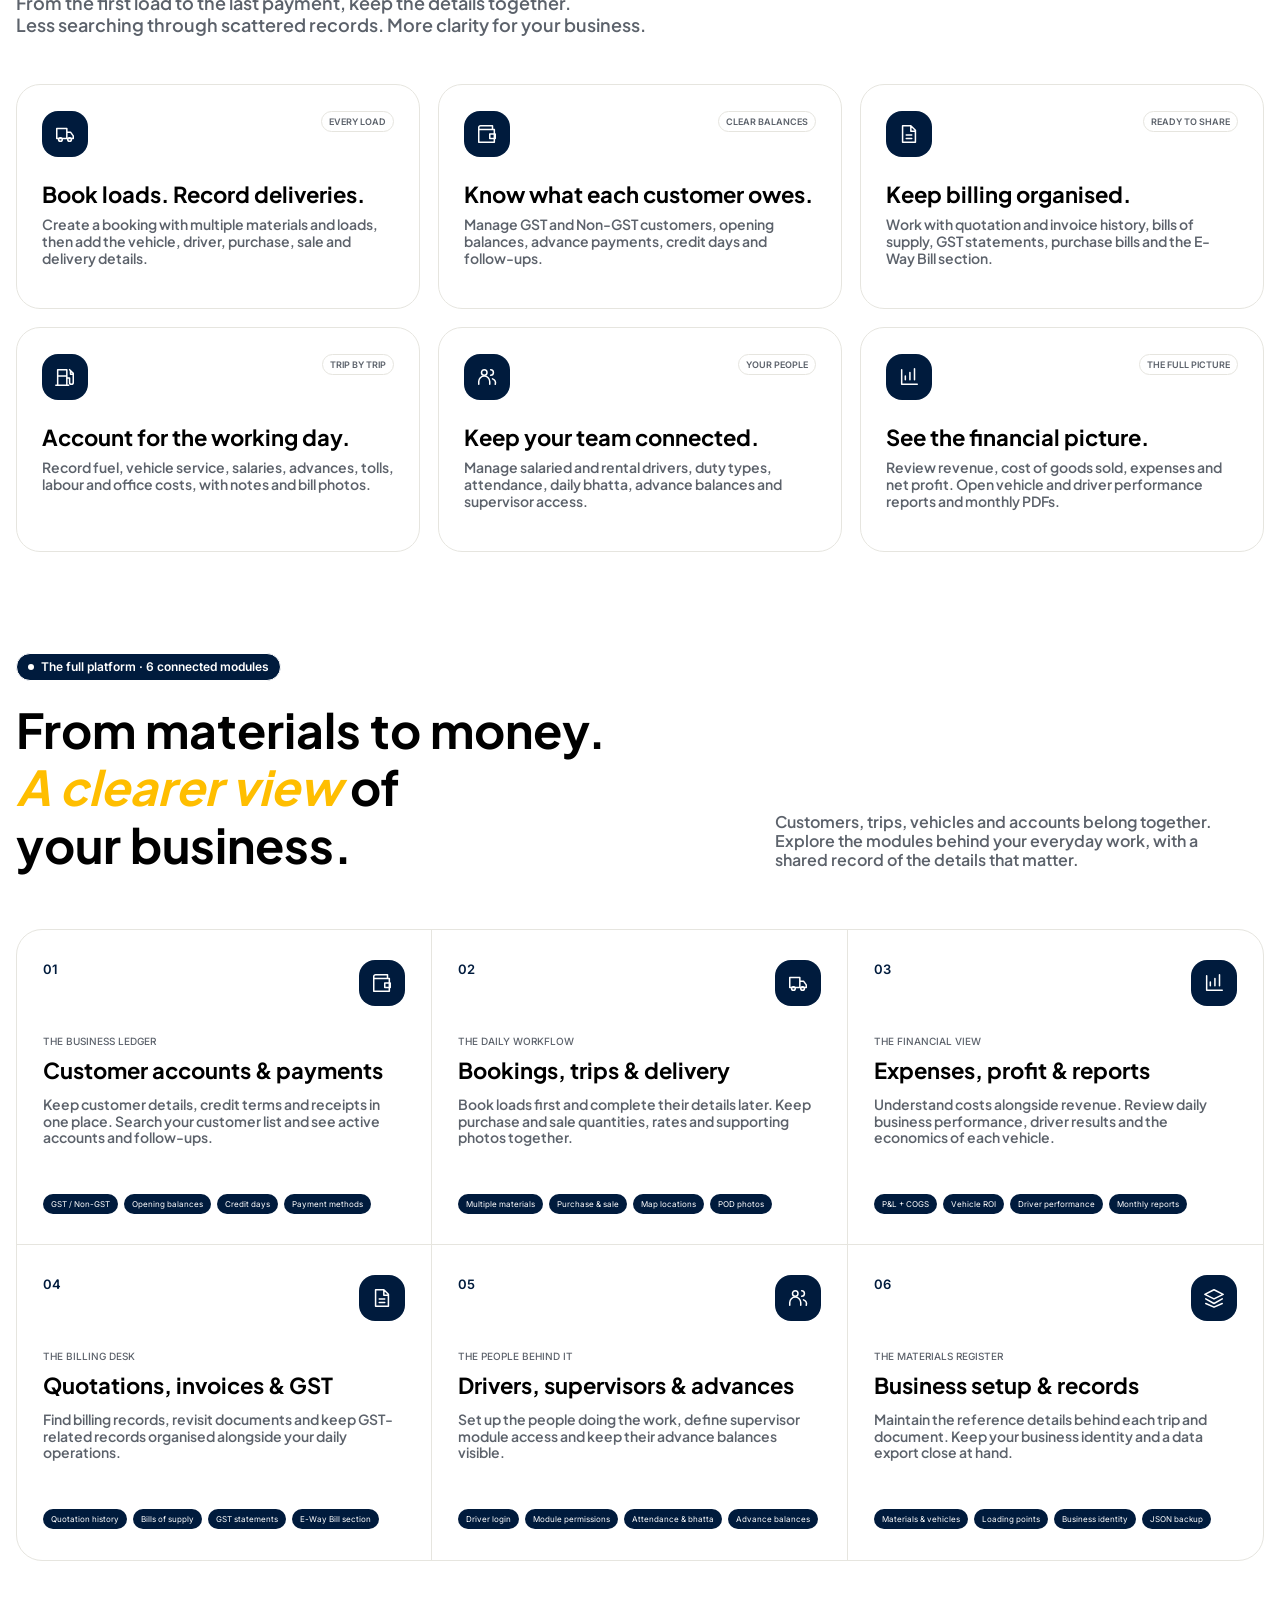
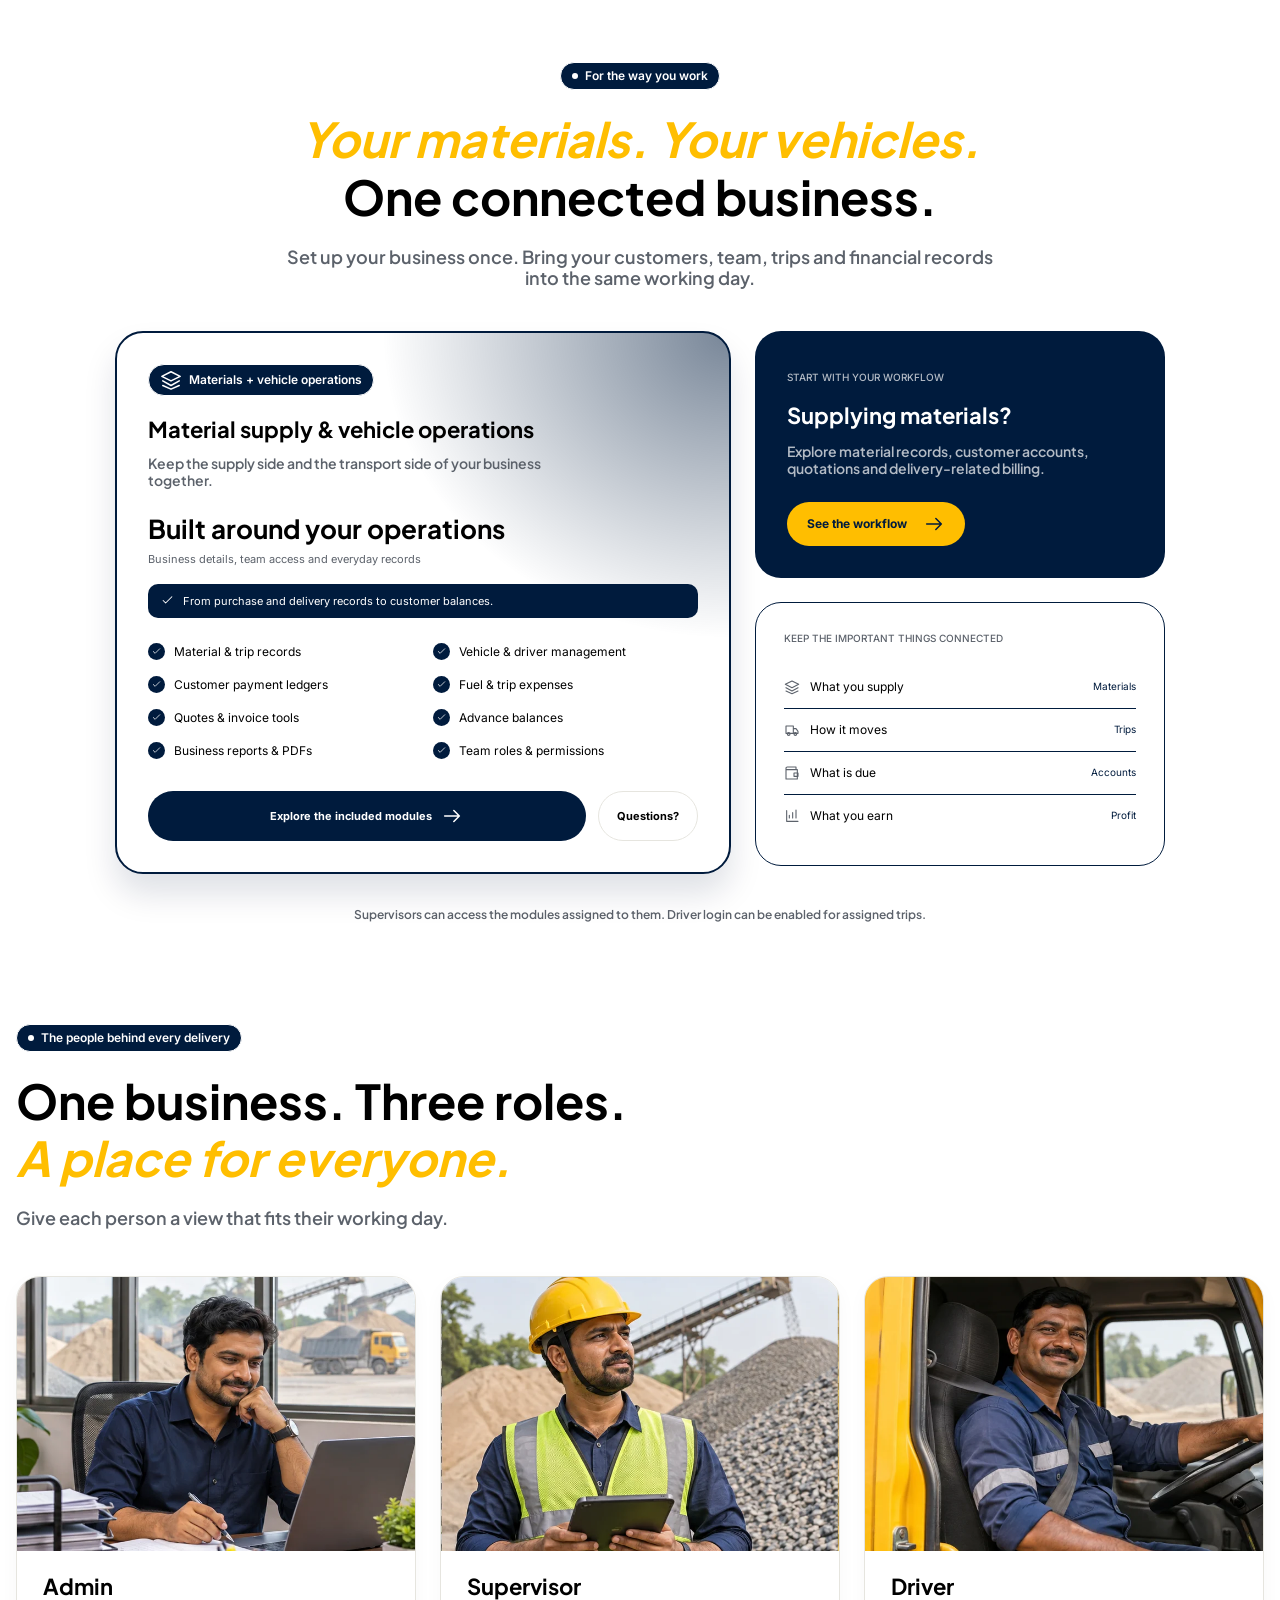
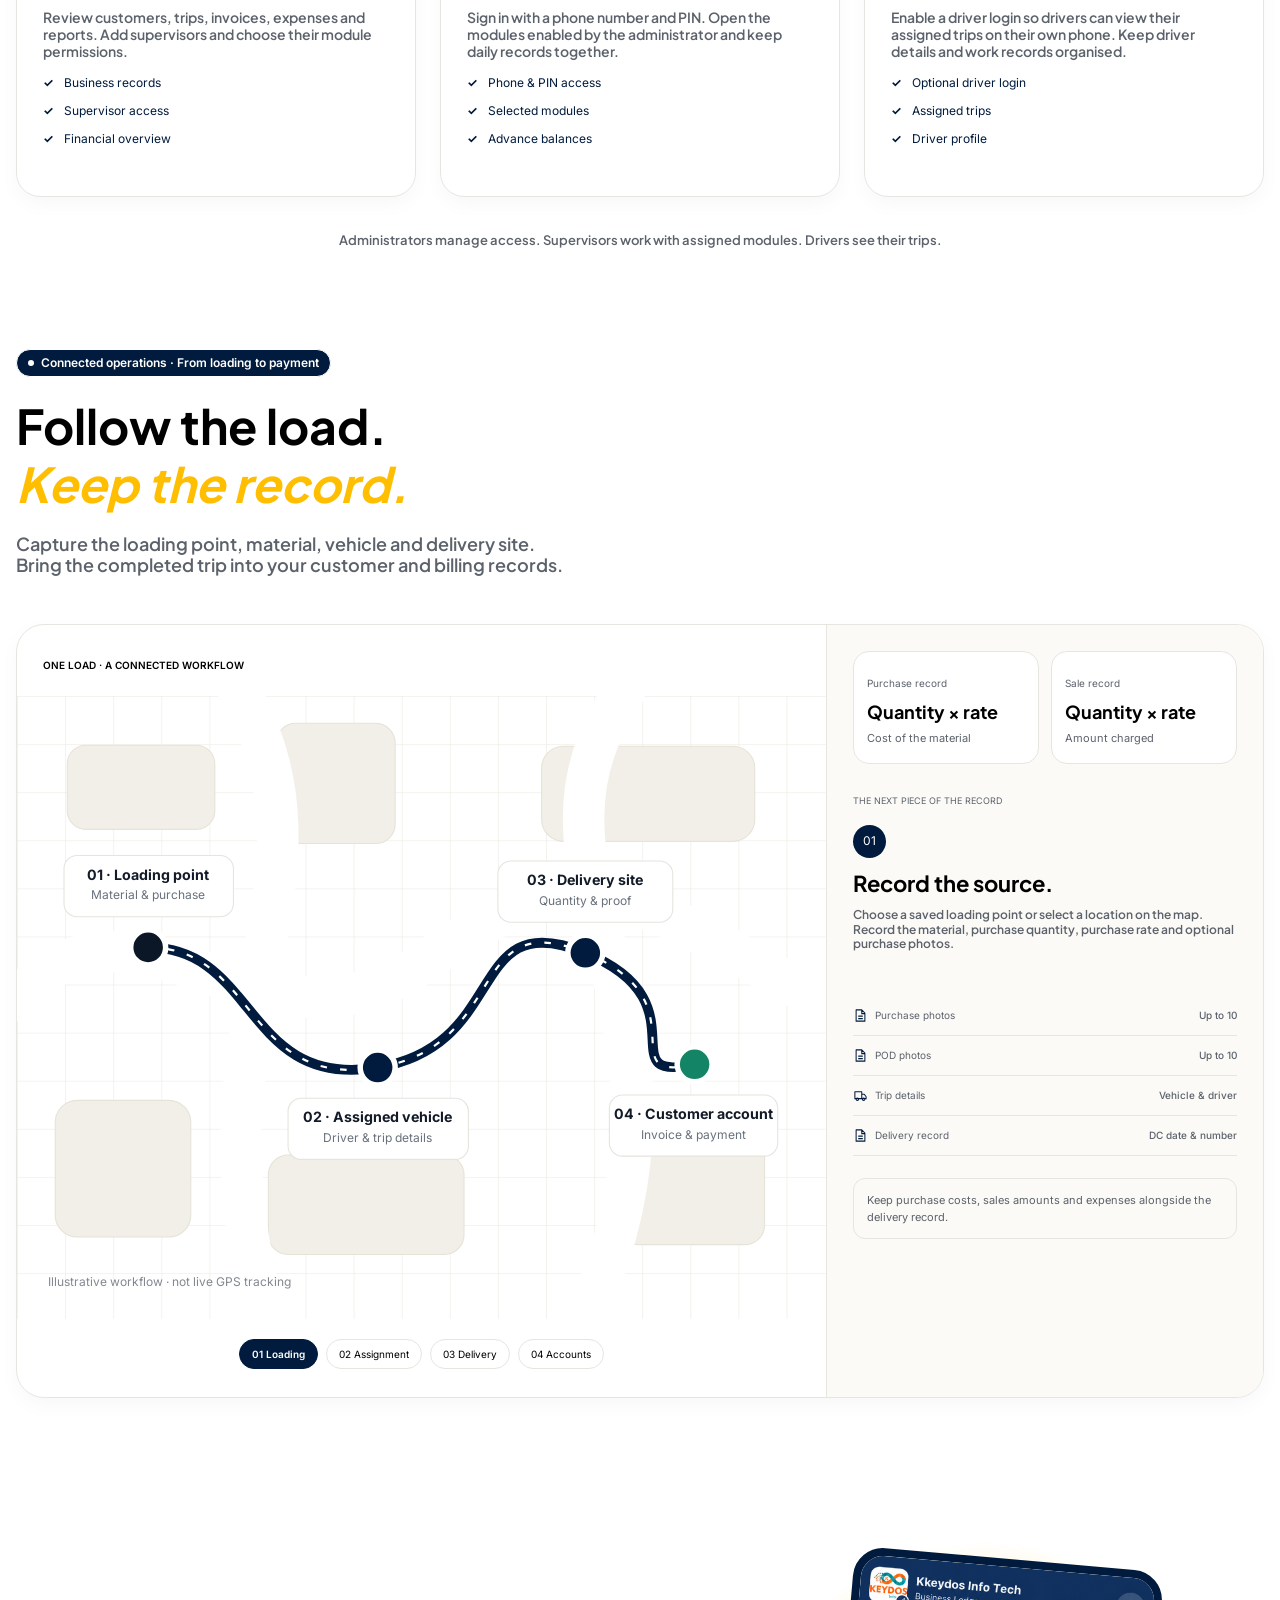
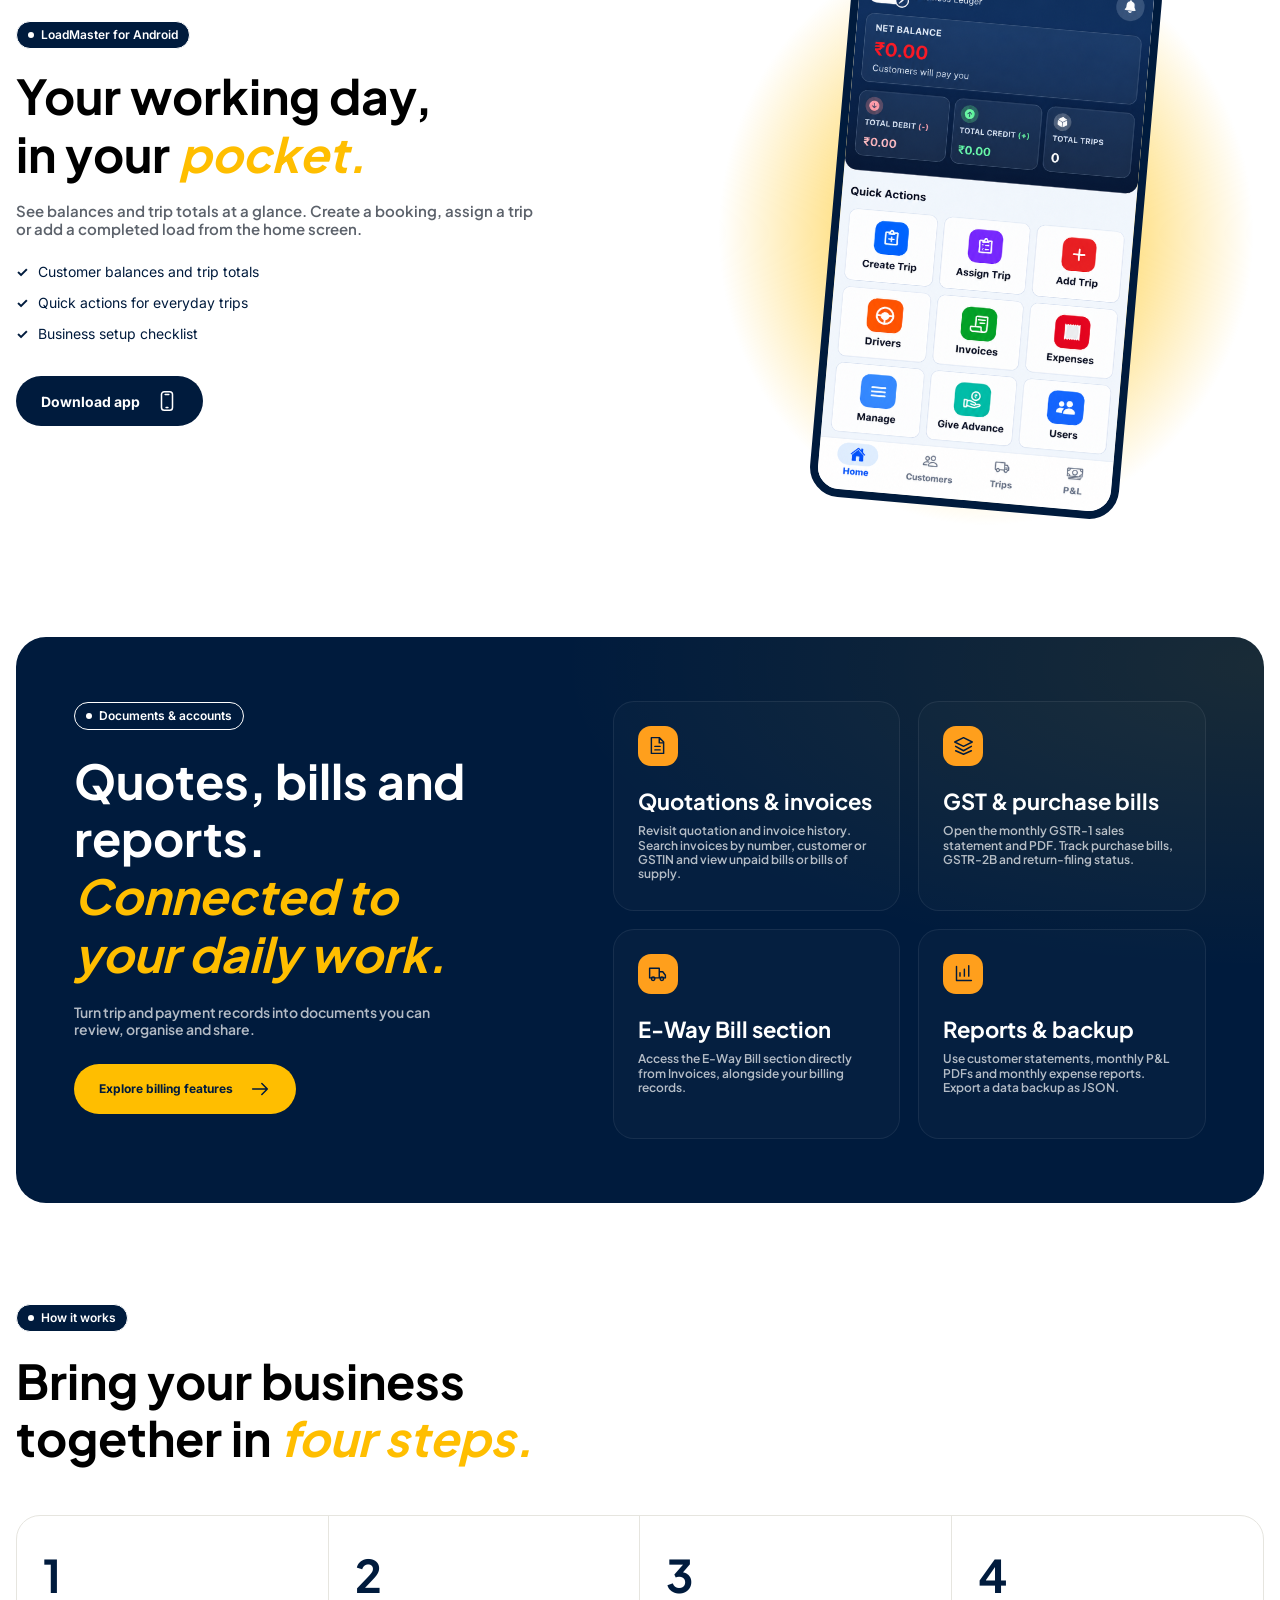
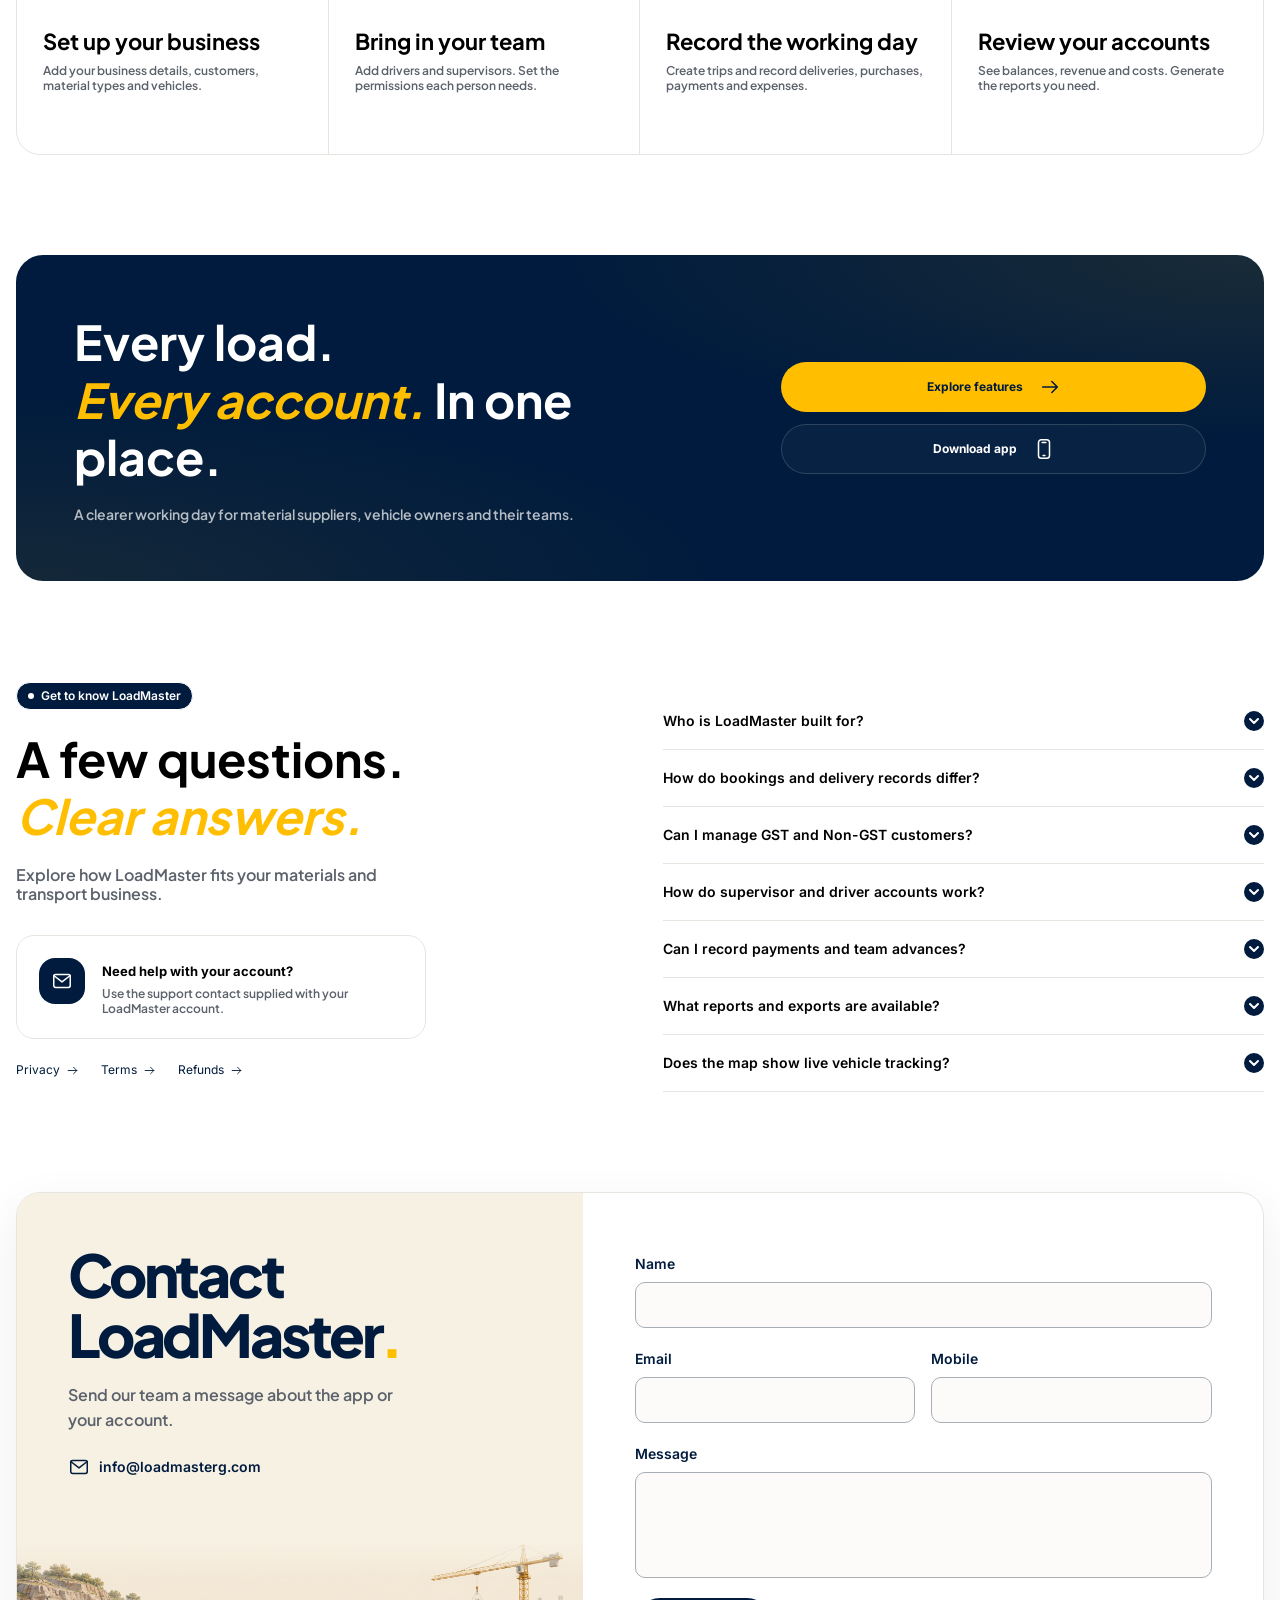
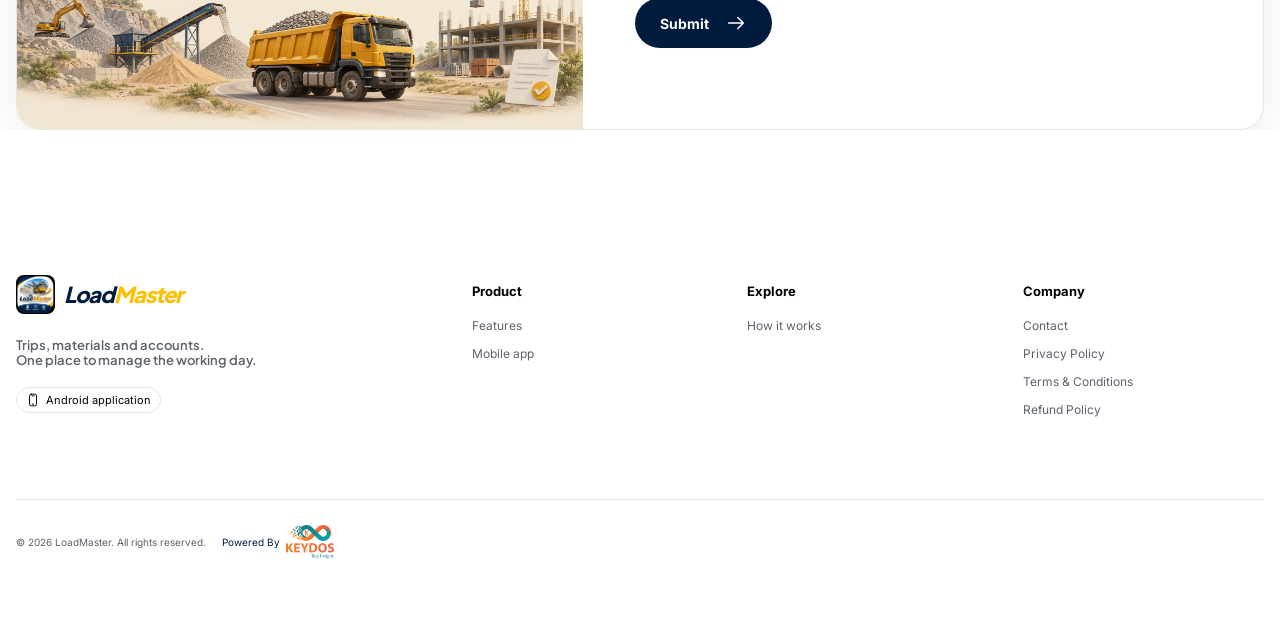
==== commit 24a33983: "change" ====
--- a/index.html
+++ b/index.html
@@ -984,6 +984,7 @@
 			</div>
 		</div>
 	</section>
+
 	<section class="cta section">
 		<div class="container">
 			<div class="cta__panel" data-aos="fade-up">
@@ -1014,28 +1015,28 @@
 		</div>
 	</section>
 
-	<section class="contact section">
-		<div class="container contact__layout">
+	<section id="faq" class="faq section">
+		<div class="container faq__layout">
 			<div data-aos="fade-up">
 				<span class="eyebrow"><i class="eyebrow__dot">
 
 				</i>Get to know LoadMaster</span>
-				<h2 class="contact__title">
+				<h2 class="faq__title">
 					A few questions.<br/>
 					<em>Clear answers.</em>
 				</h2>
-				<p class="contact__description">
+				<p class="faq__description">
 					Explore how LoadMaster fits your materials and transport business.
 				</p>
-				<div class="contact-note">
+				<div class="faq__note">
 					<span class="icon-tile icon-tile--dark">
 					<svg class="icon" aria-hidden="true">
 						<use href="assets/images/icons.svg#icon-mail"></use>
 					</svg>
 					</span>
 					<div>
-						<strong class="contact-note__title">Need help with your account?</strong>
-						<p class="contact-note__description">
+						<strong class="faq__note-title">Need help with your account?</strong>
+						<p class="faq__note-description">
 							Use the support contact supplied with your LoadMaster account.
 						</p>
 					</div>
@@ -1062,7 +1063,7 @@
 				</div>
 			</div>
 
-			<div id="faq" class="faq" data-accordions="one-active" data-aos="fade-up">
+			<div class="faq__list" data-accordions="one-active" data-aos="fade-up">
 				<div class="faq__item" data-accordion>
 					<button class="faq__question" type="button" data-accordion-trigger aria-expanded="false">
 						Who is LoadMaster built for?
@@ -1194,11 +1195,11 @@
 	</section>
 
 
-	<section id="contact" class="contact section" aria-labelledby="contact-title">
-		<div class="container contact__panel">
+	<section id="contact" class="contact section">
+		<div class="container contact__panel" data-aos="fade-up">
 			<div class="contact__intro">
 				<div class="contact__copy">
-					<h2 id="contact-title" class="contact__heading">Contact<br>LoadMaster<span class="contact__accent">.</span></h2>
+					<h2  class="contact__heading">Contact<br>LoadMaster<span class="contact__accent">.</span></h2>
 					<p class="contact__lead">Send our team a message about the app or your account.</p>
 					<a class="contact__email" href="mailto:info@loadmasterg.com">
 						<svg class="icon" aria-hidden="true"><use href="assets/images/icons.svg#icon-mail"></use></svg>
--- a/assets/styles/main.css
+++ b/assets/styles/main.css
@@ -1354,22 +1354,22 @@
     }
 }
 
-.contact__layout {
+.faq__layout {
     display: grid;
     grid-template-columns: 1fr 1.1fr;
     gap: 100px;
 }
 
-.contact__title {
+.faq__title {
     margin: 20px 0;
 }
 
-.contact__description {
+.faq__description {
     font-size: 16px;
     max-width: 410px;
 }
 
-.contact-note {
+.faq__note {
     display: flex;
     align-items: flex-start;
     gap: 17px;
@@ -1383,18 +1383,21 @@
 
 
 
-.contact-note__title {
+.faq__note-title {
     font-size: 13px;
 }
 
-.contact-note__description {
+.faq__note-description {
     font-size: 12px;
     margin-top: 5px;
 }
 
 .faq {
+    scroll-margin-top: 100px;
+}
+
+.faq__list {
     padding-top: 12px;
-    scroll-margin-top: 100px;
 }
 
 .faq__item {
@@ -2045,7 +2048,7 @@
         gap: 40px;
     }
 
-    .contact__layout {
+    .faq__layout {
         gap: 60px;
     }
 
@@ -2339,17 +2342,17 @@
         font-size: 12px;
     }
 
-    .contact__layout {
+    .faq__layout {
         grid-template-columns: 1fr;
         gap: 38px;
     }
 
-    .contact-note {
+    .faq__note {
         max-width: 100%;
         margin-top: 25px;
     }
 
-    .contact__description {
+    .faq__description {
         max-width: 100%;
     }
 
@@ -3028,24 +3031,24 @@
         font-size: 12px;
     }
 
-    .contact__layout {
+    .faq__layout {
         gap: 30px;
     }
 
-    .contact__description {
+    .faq__description {
         font-size: 14px;
     }
 
-    .contact-note {
+    .faq__note {
         padding: 19px;
         gap: 12px;
     }
 
-    .contact-note__title {
+    .faq__note-title {
         font-size: 12px;
     }
 
-    .contact-note__description {
+    .faq__note-description {
         font-size: 11px;
     }
 
